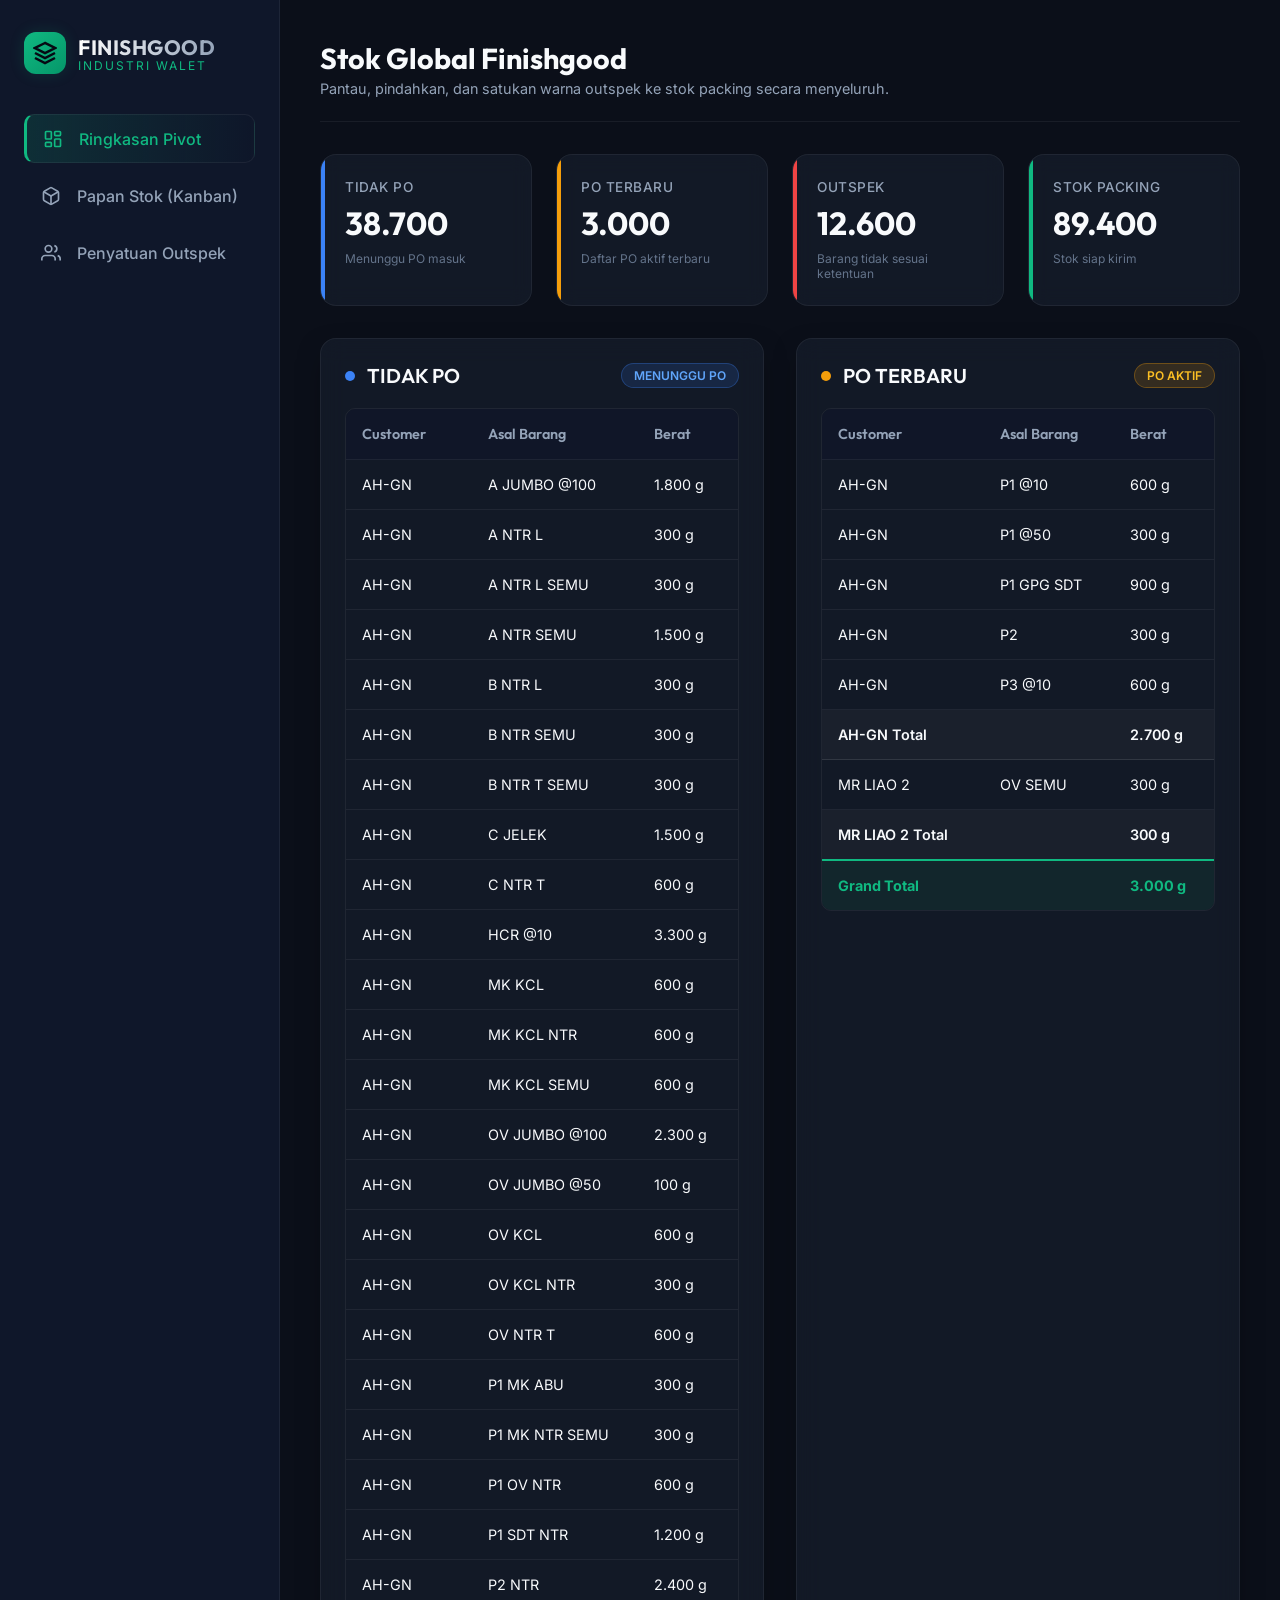
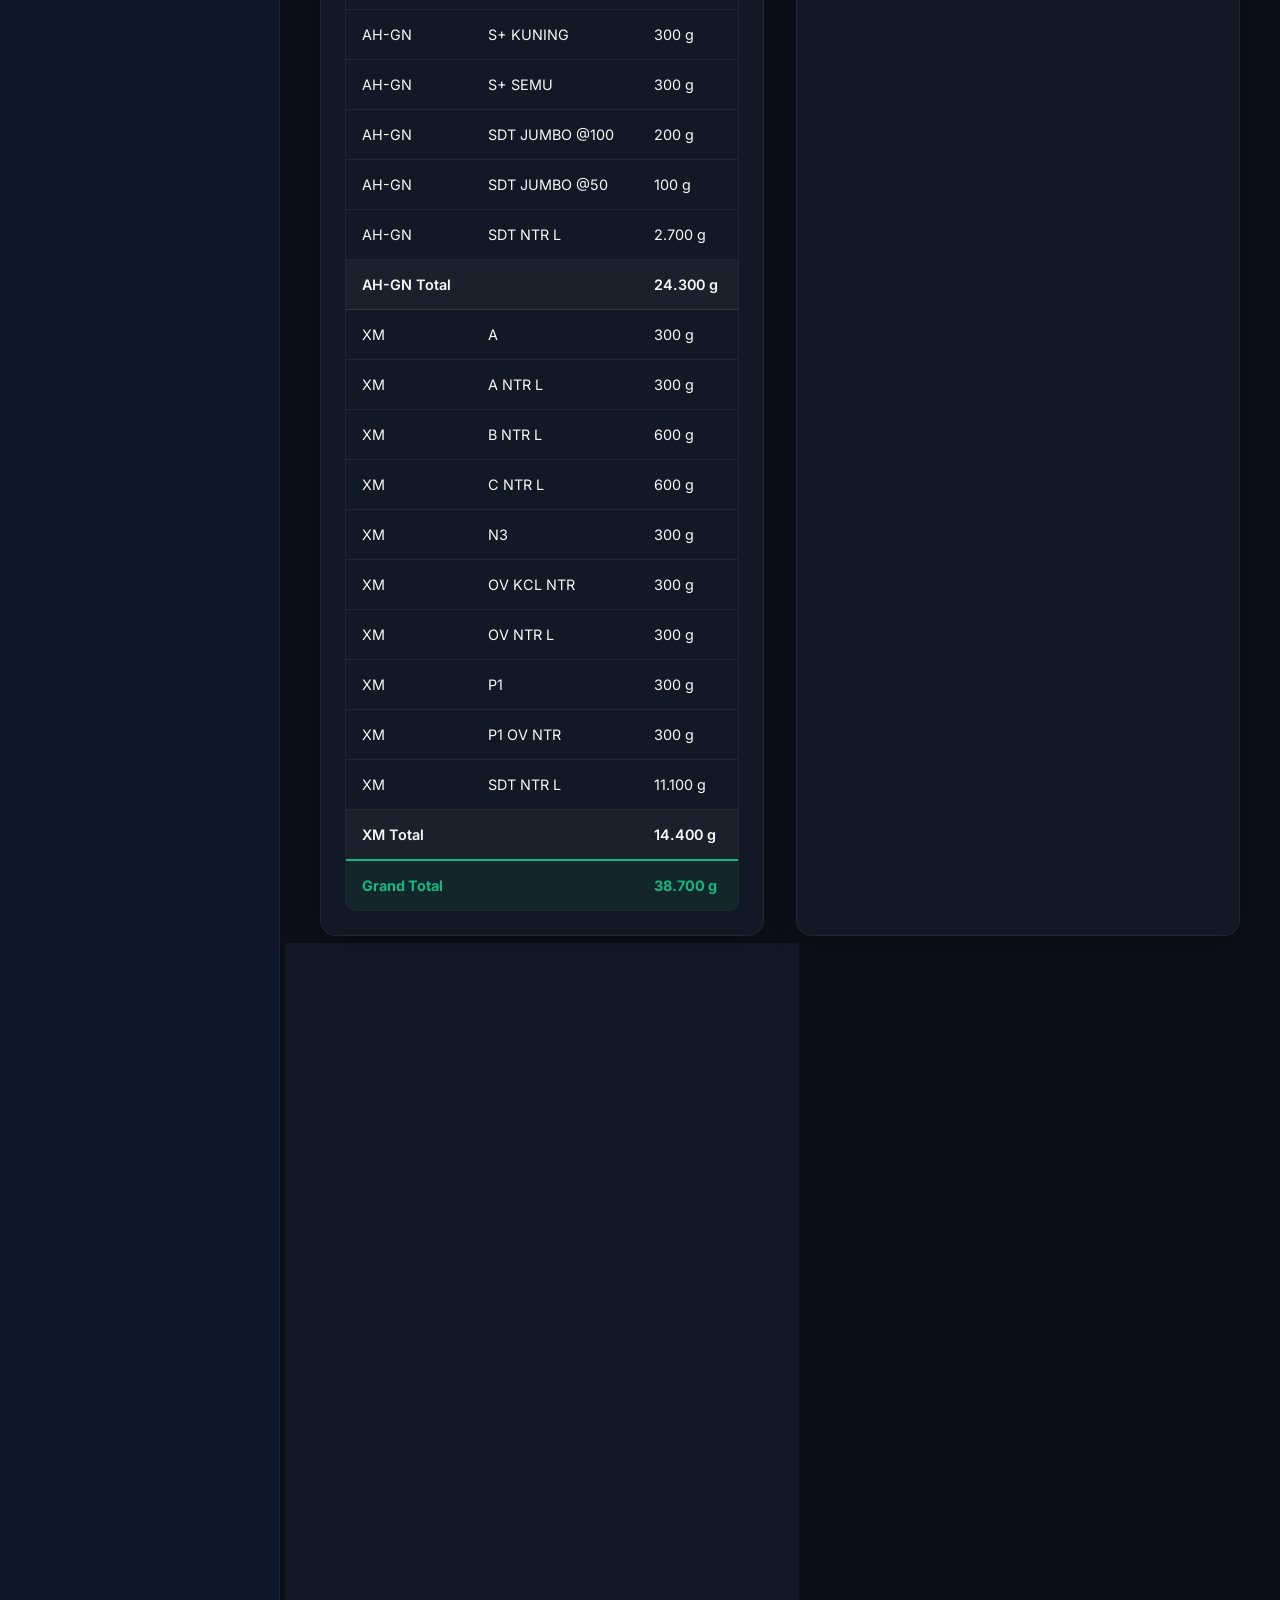
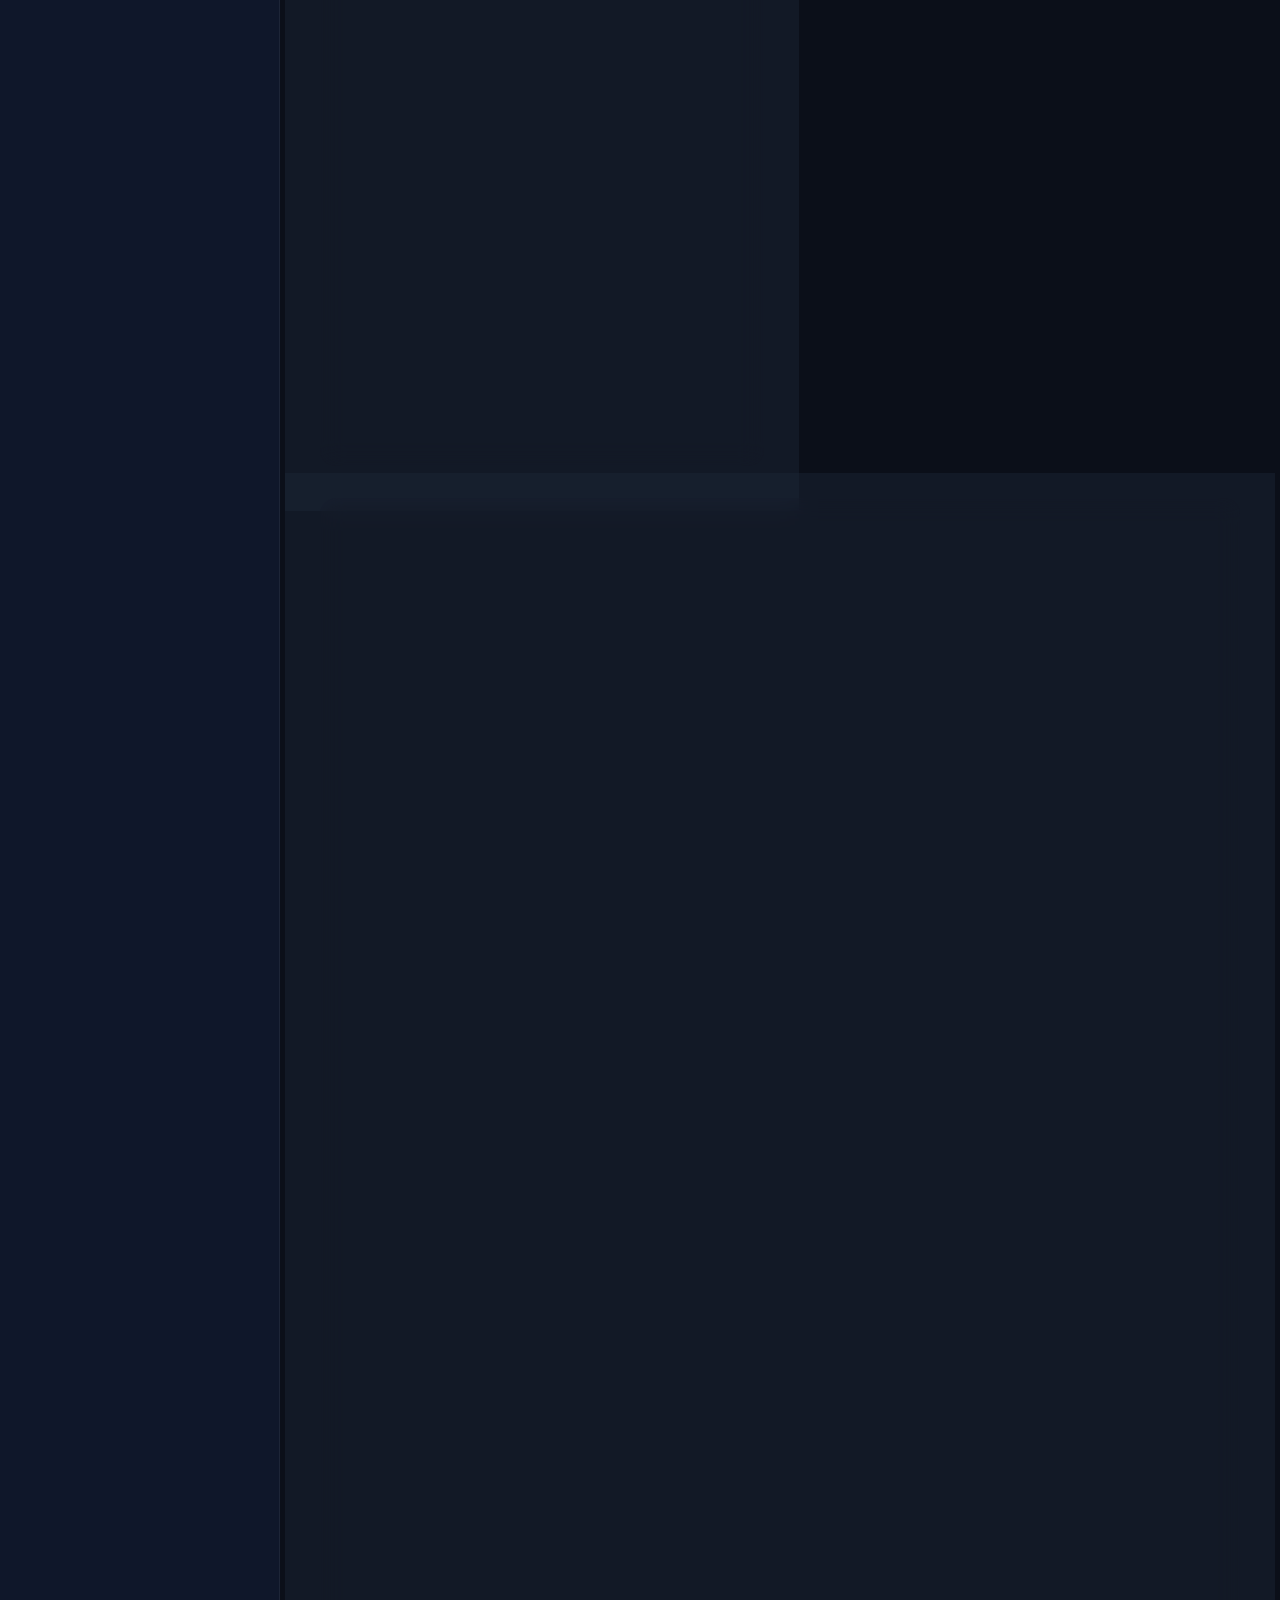
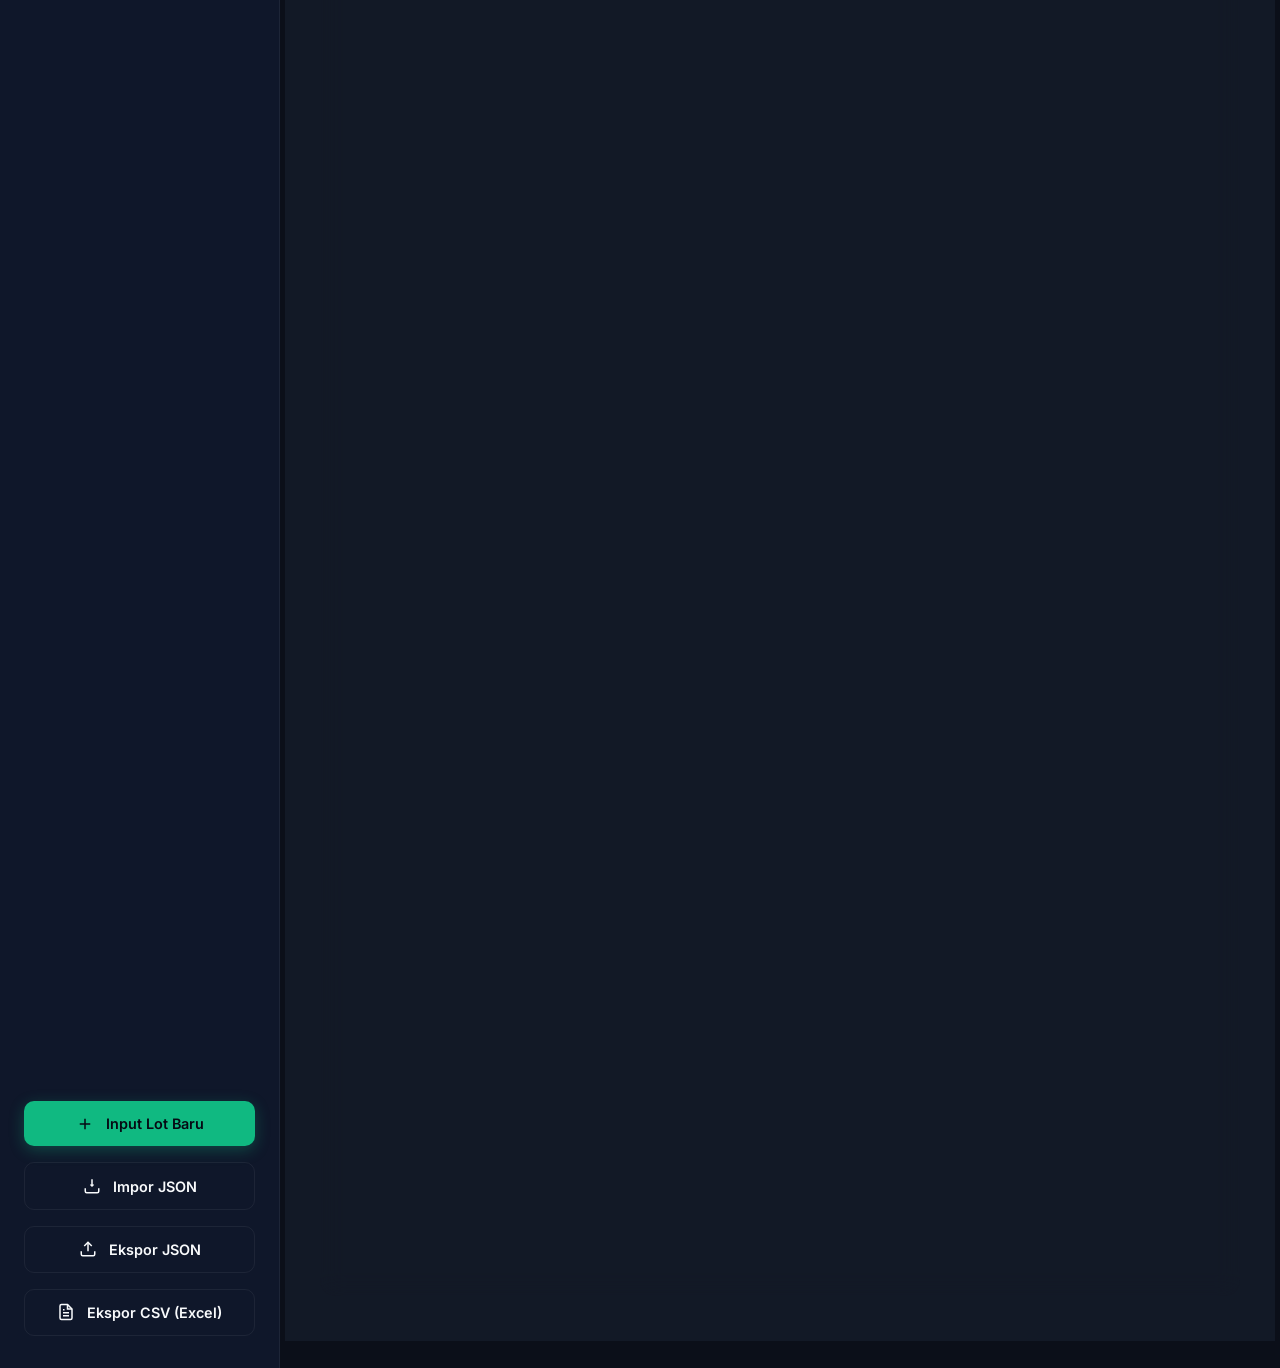
==== index.html @ 03ecd6b7 "Add files via upload" ====
<!DOCTYPE html>
<html lang="id">
<head>
  <meta charset="UTF-8">
  <meta name="viewport" content="width=device-width, initial-scale=1.0">
  <title>Walet Finishgood Stock Manager</title>
  <link rel="stylesheet" href="style.css">
</head>
<body>

  <div class="app-container">
    
    <!-- Sidebar Navigation -->
    <aside class="sidebar">
      <div class="logo-container">
        <div class="logo-icon">
          <svg viewBox="0 0 24 24" width="24" height="24" stroke="#060913" stroke-width="2.5" fill="none"><path d="M12 2L2 7l10 5 10-5-10-5zM2 17l10 5 10-5M2 12l10 5 10-5"></path></svg>
        </div>
        <div>
          <span class="logo-text">FINISHGOOD</span>
          <span class="logo-subtext">Industri Walet</span>
        </div>
      </div>

      <ul class="nav-menu">
        <li class="nav-item active" data-tab="tab-pivot">
          <svg viewBox="0 0 24 24" fill="none" stroke="currentColor" stroke-width="2"><rect x="3" y="3" width="7" height="9" rx="1"></rect><rect x="14" y="3" width="7" height="5" rx="1"></rect><rect x="14" y="12" width="7" height="9" rx="1"></rect><rect x="3" y="16" width="7" height="5" rx="1"></rect></svg>
          Ringkasan Pivot
        </li>
        <li class="nav-item" data-tab="tab-board">
          <svg viewBox="0 0 24 24" fill="none" stroke="currentColor" stroke-width="2"><path d="M21 16V8a2 2 0 0 0-1-1.73l-7-4a2 2 0 0 0-2 0l-7 4A2 2 0 0 0 3 8v8a2 2 0 0 0 1 1.73l7 4a2 2 0 0 0 2 0l7-4A2 2 0 0 0 21 16z"></path><polyline points="3.27 6.96 12 12.01 20.73 6.96"></polyline><line x1="12" y1="22.08" x2="12" y2="12"></line></svg>
          Papan Stok (Kanban)
        </li>
        <li class="nav-item" data-tab="tab-matcher">
          <svg viewBox="0 0 24 24" fill="none" stroke="currentColor" stroke-width="2"><path d="M17 21v-2a4 4 0 0 0-4-4H5a4 4 0 0 0-4 4v2"></path><circle cx="9" cy="7" r="4"></circle><path d="M23 21v-2a4 4 0 0 0-3-3.87"></path><path d="M16 3.13a4 4 0 0 1 0 7.75"></path></svg>
          Penyatuan Outspek
        </li>
      </ul>

      <div class="sidebar-actions">
        <button class="btn btn-primary" id="btn-add-item">
          <svg viewBox="0 0 24 24" width="18" height="18" stroke="currentColor" stroke-width="2" fill="none"><line x1="12" y1="5" x2="12" y2="19"></line><line x1="5" y1="12" x2="19" y2="12"></line></svg>
          Input Lot Baru
        </button>
        <button class="btn btn-secondary" onclick="triggerImport()">
          <svg viewBox="0 0 24 24" width="18" height="18" stroke="currentColor" stroke-width="2" fill="none"><path d="M21 15v4a2 2 0 0 1-2 2H5a2 2 0 0 1-2-2v-4"></path><polyline points="14 10 12 12 10 10"></polyline><line x1="12" y1="12" x2="12" y2="3"></line></svg>
          Impor JSON
        </button>
        <input type="file" id="import-file-input" style="display: none;" accept=".json" onchange="importJSON(event)">
        <button class="btn btn-secondary" onclick="exportJSON()">
          <svg viewBox="0 0 24 24" width="18" height="18" stroke="currentColor" stroke-width="2" fill="none"><path d="M21 15v4a2 2 0 0 1-2 2H5a2 2 0 0 1-2-2v-4"></path><polyline points="17 8 12 3 7 8"></polyline><line x1="12" y1="3" x2="12" y2="15"></line></svg>
          Ekspor JSON
        </button>
        <button class="btn btn-secondary" onclick="exportCSV()">
          <svg viewBox="0 0 24 24" width="18" height="18" stroke="currentColor" stroke-width="2" fill="none"><path d="M14 2H6a2 2 0 0 0-2 2v16a2 2 0 0 0 2 2h12a2 2 0 0 0 2-2V8z"></path><polyline points="14 2 14 8 20 8"></polyline><line x1="16" y1="13" x2="8" y2="13"></line><line x1="16" y1="17" x2="8" y2="17"></line><polyline points="10 9 9 9 8 9"></polyline></svg>
          Ekspor CSV (Excel)
        </button>
      </div>
    </aside>

    <!-- Main Content Panel -->
    <main class="main-content">
      
      <!-- Top Title Header -->
      <header class="header">
        <div>
          <h1 class="header-title">Stok Global Finishgood</h1>
          <p class="header-subtitle">Pantau, pindahkan, dan satukan warna outspek ke stok packing secara menyeluruh.</p>
        </div>
      </header>

      <!-- Key Dashboard Metrics -->
      <section class="stats-grid">
        <div class="stat-card tidak-po">
          <span class="stat-label">Tidak PO</span>
          <span class="stat-value" id="stat-tidak-po">0 <span class="stat-unit">g</span></span>
          <span class="stat-desc">Menunggu PO masuk</span>
        </div>
        <div class="stat-card po-terbaru">
          <span class="stat-label">PO Terbaru</span>
          <span class="stat-value" id="stat-po-terbaru">0 <span class="stat-unit">g</span></span>
          <span class="stat-desc">Daftar PO aktif terbaru</span>
        </div>
        <div class="stat-card outspek">
          <span class="stat-label">Outspek</span>
          <span class="stat-value" id="stat-outspek">0 <span class="stat-unit">g</span></span>
          <span class="stat-desc">Barang tidak sesuai ketentuan</span>
        </div>
        <div class="stat-card stok-packing">
          <span class="stat-label">Stok Packing</span>
          <span class="stat-value" id="stat-stok-packing">0 <span class="stat-unit">g</span></span>
          <span class="stat-desc">Stok siap kirim</span>
        </div>
      </section>

      <!-- TAB 1: Pivot Tables (Excel View Equivalent) -->
      <section class="tab-panel active" id="tab-pivot">
        <div class="pivot-grid">
          
          <!-- Tidak PO Table Card -->
          <div class="card">
            <div class="card-header">
              <span class="card-title">
                <span class="color-dot" style="background-color: var(--color-tidak-po);"></span>
                TIDAK PO
              </span>
              <span class="badge badge-tidak-po">Menunggu PO</span>
            </div>
            <div class="table-container">
              <table>
                <thead>
                  <tr>
                    <th>Customer</th>
                    <th>Asal Barang</th>
                    <th>Berat</th>
                  </tr>
                </thead>
                <tbody id="tidak-po-table-body">
                  <!-- Generated dynamically -->
                </tbody>
              </table>
            </div>
          </div>

          <!-- PO Terbaru Table Card -->
          <div class="card">
            <div class="card-header">
              <span class="card-title">
                <span class="color-dot" style="background-color: var(--color-po-terbaru);"></span>
                PO TERBARU
              </span>
              <span class="badge badge-po-terbaru">PO Aktif</span>
            </div>
            <div class="table-container">
              <table>
                <thead>
                  <tr>
                    <th>Customer</th>
                    <th>Asal Barang</th>
                    <th>Berat</th>
                  </tr>
                </thead>
                <tbody id="po-terbaru-table-body">
                  <!-- Generated dynamically -->
                </tbody>
              </table>
            </div>
          </div>

          <!-- Stok Packing Table Card -->
          <div class="card">
            <div class="card-header">
              <span class="card-title">
                <span class="color-dot" style="background-color: var(--color-stok-packing);"></span>
                STOK PACKING
              </span>
              <span class="badge badge-stok-packing">Siap Kirim</span>
            </div>
            <div class="table-container">
              <table>
                <thead>
                  <tr>
                    <th>Customer</th>
                    <th>Nama Barang</th>
                    <th>Berat</th>
                  </tr>
                </thead>
                <tbody id="stok-packing-table-body">
                  <!-- Generated dynamically -->
                </tbody>
              </table>
            </div>
          </div>

          <!-- Outspek Matrix Table Card (Span full width) -->
          <div class="card pivot-full">
            <div class="card-header">
              <span class="card-title">
                <span class="color-dot" style="background-color: var(--color-outspek);"></span>
                OUTSPEK (Rincian Warna)
              </span>
              <span class="badge badge-outspek">Tidak Sesuai Ketentuan</span>
            </div>
            <div class="table-container">
              <table>
                <thead>
                  <tr>
                    <th>Customer</th>
                    <th>Asal Barang</th>
                    <th>PT</th>
                    <th>PB</th>
                    <th>PK</th>
                    <th>ABU</th>
                    <th>SEMU</th>
                    <th>PCS</th>
                    <th>BELANG</th>
                    <th>Total</th>
                  </tr>
                </thead>
                <tbody id="outspek-table-body">
                  <!-- Generated dynamically -->
                </tbody>
              </table>
            </div>
          </div>

        </div>
      </section>

      <!-- TAB 2: Board View (Kanban & Drag-n-Drop) -->
      <section class="tab-panel" id="tab-board">
        <div class="board-columns">
          
          <!-- Column 1: Tidak PO -->
          <div class="board-column">
            <div class="column-header">
              <span class="column-title">
                <span class="color-dot" style="background-color: var(--color-tidak-po);"></span>
                Tidak PO
              </span>
              <div style="display: flex; align-items: center; gap: 0.35rem;">
                <button class="card-btn" onclick="toggleColumnSearch('tidak-po')" title="Cari di kolom ini" style="padding: 0.25rem;">
                  <svg viewBox="0 0 24 24" width="14" height="14" stroke="currentColor" stroke-width="2" fill="none"><circle cx="11" cy="11" r="8"></circle><line x1="21" y1="21" x2="16.65" y2="16.65"></line></svg>
                </button>
                <span class="column-count" id="count-tidak-po">0</span>
              </div>
            </div>
            <div class="column-search-container" id="search-container-tidak-po" style="display: none; padding: 0.5rem 1rem; border-bottom: 1px solid var(--border-glass);">
              <input type="text" class="column-search-input" id="search-input-tidak-po" placeholder="Cari Asal / Berat..." oninput="handleColumnSearch('TIDAK_PO', this.value)" style="width: 100%; background: rgba(15, 23, 42, 0.5); border: 1px solid var(--border-glass); padding: 0.4rem 0.75rem; border-radius: 8px; color: var(--color-text-primary); font-size: 0.8rem; outline: none;">
            </div>
            <div class="cards-container" id="col-tidak-po"></div>
          </div>

          <!-- Column 2: PO Terbaru -->
          <div class="board-column">
            <div class="column-header">
              <span class="column-title">
                <span class="color-dot" style="background-color: var(--color-po-terbaru);"></span>
                PO Terbaru
              </span>
              <div style="display: flex; align-items: center; gap: 0.35rem;">
                <button class="card-btn" onclick="toggleColumnSearch('po-terbaru')" title="Cari di kolom ini" style="padding: 0.25rem;">
                  <svg viewBox="0 0 24 24" width="14" height="14" stroke="currentColor" stroke-width="2" fill="none"><circle cx="11" cy="11" r="8"></circle><line x1="21" y1="21" x2="16.65" y2="16.65"></line></svg>
                </button>
                <span class="column-count" id="count-po-terbaru">0</span>
              </div>
            </div>
            <div class="column-search-container" id="search-container-po-terbaru" style="display: none; padding: 0.5rem 1rem; border-bottom: 1px solid var(--border-glass);">
              <input type="text" class="column-search-input" id="search-input-po-terbaru" placeholder="Cari Asal / Berat..." oninput="handleColumnSearch('PO_TERBARU', this.value)" style="width: 100%; background: rgba(15, 23, 42, 0.5); border: 1px solid var(--border-glass); padding: 0.4rem 0.75rem; border-radius: 8px; color: var(--color-text-primary); font-size: 0.8rem; outline: none;">
            </div>
            <div class="cards-container" id="col-po-terbaru"></div>
          </div>

          <!-- Column 3: Outspek -->
          <div class="board-column">
            <div class="column-header">
              <span class="column-title">
                <span class="color-dot" style="background-color: var(--color-outspek);"></span>
                Outspek
              </span>
              <div style="display: flex; align-items: center; gap: 0.35rem;">
                <button class="card-btn" onclick="toggleColumnSearch('outspek')" title="Cari di kolom ini" style="padding: 0.25rem;">
                  <svg viewBox="0 0 24 24" width="14" height="14" stroke="currentColor" stroke-width="2" fill="none"><circle cx="11" cy="11" r="8"></circle><line x1="21" y1="21" x2="16.65" y2="16.65"></line></svg>
                </button>
                <span class="column-count" id="count-outspek">0</span>
              </div>
            </div>
            <div class="column-search-container" id="search-container-outspek" style="display: none; padding: 0.5rem 1rem; border-bottom: 1px solid var(--border-glass);">
              <input type="text" class="column-search-input" id="search-input-outspek" placeholder="Cari Asal / Berat..." oninput="handleColumnSearch('OUTSPEK', this.value)" style="width: 100%; background: rgba(15, 23, 42, 0.5); border: 1px solid var(--border-glass); padding: 0.4rem 0.75rem; border-radius: 8px; color: var(--color-text-primary); font-size: 0.8rem; outline: none;">
            </div>
            <div class="cards-container" id="col-outspek"></div>
          </div>

          <!-- Column 4: Stok Packing -->
          <div class="board-column">
            <div class="column-header">
              <span class="column-title">
                <span class="color-dot" style="background-color: var(--color-stok-packing);"></span>
                Stok Packing
              </span>
              <div style="display: flex; align-items: center; gap: 0.35rem;">
                <button class="card-btn" onclick="toggleColumnSearch('stok-packing')" title="Cari di kolom ini" style="padding: 0.25rem;">
                  <svg viewBox="0 0 24 24" width="14" height="14" stroke="currentColor" stroke-width="2" fill="none"><circle cx="11" cy="11" r="8"></circle><line x1="21" y1="21" x2="16.65" y2="16.65"></line></svg>
                </button>
                <span class="column-count" id="count-stok-packing">0</span>
              </div>
            </div>
            <div class="column-search-container" id="search-container-stok-packing" style="display: none; padding: 0.5rem 1rem; border-bottom: 1px solid var(--border-glass);">
              <input type="text" class="column-search-input" id="search-input-stok-packing" placeholder="Cari Nama / Berat..." oninput="handleColumnSearch('STOK_PACKING', this.value)" style="width: 100%; background: rgba(15, 23, 42, 0.5); border: 1px solid var(--border-glass); padding: 0.4rem 0.75rem; border-radius: 8px; color: var(--color-text-primary); font-size: 0.8rem; outline: none;">
            </div>
            <div class="cards-container" id="col-stok-packing"></div>
          </div>

        </div>
      </section>

      <!-- TAB 3: Outspek Matcher & Merger -->
      <section class="tab-panel" id="tab-matcher">
        <div class="matcher-container">
          
          <!-- Left side: Outspek Color Lists -->
          <div class="outspek-list-section">
            <div class="card-header" style="margin-bottom: 0.5rem;">
              <h2 class="card-title" style="font-size: 1.1rem;">Daftar Warna Barang Outspek</h2>
            </div>
            <div id="outspek-matcher-colors" style="display: flex; flex-direction: column; gap: 1.25rem;">
              <!-- Generated dynamically by app.js -->
            </div>
          </div>

          <!-- Right side: Consolidation & Merger Panel -->
          <div>
            <div class="merge-box">
              <h3 class="merge-box-title">
                <svg viewBox="0 0 24 24" width="20" height="20" stroke="var(--primary)" stroke-width="2" fill="none"><path d="M12 2v20M17 5H9.5a3.5 3.5 0 0 0 0 7h5a3.5 3.5 0 0 1 0 7H6"></path></svg>
                Penyatuan Warna
              </h3>
              
              <div class="info-banner">
                <svg viewBox="0 0 24 24" fill="none" stroke="currentColor" stroke-width="2"><circle cx="12" cy="12" r="10"></circle><line x1="12" y1="16" x2="12" y2="12"></line><line x1="12" y1="8" x2="12.01" y2="8"></line></svg>
                <span>Satukan warna outspek sejenis dari customer untuk dikonversi menjadi <strong>Stok Packing</strong> (siap kirim).</span>
              </div>

              <div style="display: flex; flex-direction: column; gap: 0.5rem;">
                <span style="font-size: 0.8rem; color: var(--color-text-secondary); font-weight: 600; text-transform: uppercase;">Barang yang akan disatukan:</span>
                <div class="selected-items-list" id="merge-selected-list">
                  <!-- Dynamic selection list -->
                </div>
              </div>

              <div class="merge-summary">
                <div class="summary-row">
                  <span>Total Berat Gabungan</span>
                  <span class="summary-total-weight" id="merge-total-weight">0 g</span>
                </div>
                <!-- Dynamic 300g multiple packing alert -->
                <div id="merge-packing-alert" style="display: none; margin-top: 0.5rem; background-color: rgba(16, 185, 129, 0.15); border: 1px solid rgba(16, 185, 129, 0.3); border-radius: 8px; padding: 0.75rem; color: #34d399; font-size: 0.8rem; align-items: center; gap: 0.5rem;">
                  <svg viewBox="0 0 24 24" width="16" height="16" stroke="currentColor" stroke-width="2.5" fill="none" style="flex-shrink:0;"><path d="M22 11.08V12a10 10 0 1 1-5.93-9.14"></path><polyline points="22 4 12 14.01 9 11.01"></polyline></svg>
                  <span id="merge-packing-alert-text">Saling melengkapi! Bisa dibuat 2 pack (@300g).</span>
                </div>
              </div>

              <div class="merge-form-group">
                <label for="merge-customer">Customer</label>
                <input type="text" id="merge-customer" placeholder="AH-GN" readonly>
              </div>

              <div class="merge-form-group">
                <label for="merge-nama-barang">Nama Barang Packing Akhir</label>
                <input type="text" id="merge-nama-barang" placeholder="Contoh: S1, S2, K1">
              </div>

              <button class="btn btn-primary" id="btn-merge-action" style="width: 100%; margin-top: 0.5rem;" disabled>
                Proses Satukan & Pindahkan ke Packing
              </button>
            </div>
          </div>

        </div>
      </section>

    </main>

  </div>

  <!-- Toast Notification Area -->
  <div class="toast-container" id="toast-container"></div>

  <!-- ================= MODALS ================= -->

  <!-- 1. Add Item Modal -->
  <div class="modal-overlay" id="add-modal">
    <div class="modal">
      <div class="modal-header">
        <h3 class="modal-title">Input Lot Stok Baru</h3>
        <button class="modal-close" onclick="closeModal('add-modal')">&times;</button>
      </div>
      <form id="add-form">
        <div class="modal-body">
          <div class="form-grid">
            
            <div class="form-group-full merge-form-group">
              <label for="add-customer">Customer</label>
              <input type="text" id="add-customer" placeholder="Contoh: AH-GN, MR LIAO 2" required>
            </div>

            <div class="merge-form-group">
              <label for="add-status">Status/Tabel</label>
              <select id="add-status">
                <option value="TIDAK_PO">TIDAK PO</option>
                <option value="PO_TERBARU">PO TERBARU</option>
                <option value="OUTSPEK">OUTSPEK</option>
                <option value="STOK_PACKING">STOK PACKING</option>
              </select>
            </div>

            <!-- Field: Asal Barang (For Tidak PO, PO Terbaru, Outspek) -->
            <div class="merge-form-group field-asal-wrapper">
              <label for="add-asal">Asal Barang</label>
              <input type="text" id="add-asal" placeholder="Contoh: A JUMBO @100, OV NTR L">
            </div>

            <!-- Field: Nama Barang (For Stok Packing) -->
            <div class="merge-form-group field-nama-wrapper" style="display: none;">
              <label for="add-nama">Nama Barang (Packing)</label>
              <input type="text" id="add-nama" placeholder="Contoh: S1, S2, K1">
            </div>

            <!-- Weight Input (For non-Outspek) -->
            <div class="form-group-full merge-form-group field-berat-wrapper">
              <label for="add-berat">Berat Total (gram)</label>
              <input type="number" id="add-berat" min="1" step="any" placeholder="Masukkan berat">
            </div>

            <!-- Color Breakdown Inputs (For Outspek status) -->
            <div class="form-group-full color-breakdown-section field-colors-wrapper" style="display: none;">
              <div class="color-breakdown-title">Rincian Berat Per Warna (gr)</div>
              <div class="color-input-grid">
                <div class="color-input-wrapper">
                  <label><span class="color-dot PT"></span>PT</label>
                  <input type="number" id="color-add-PT" min="0" step="any" placeholder="0">
                </div>
                <div class="color-input-wrapper">
                  <label><span class="color-dot PB"></span>PB</label>
                  <input type="number" id="color-add-PB" min="0" step="any" placeholder="0">
                </div>
                <div class="color-input-wrapper">
                  <label><span class="color-dot PK"></span>PK</label>
                  <input type="number" id="color-add-PK" min="0" step="any" placeholder="0">
                </div>
                <div class="color-input-wrapper">
                  <label><span class="color-dot ABU"></span>ABU</label>
                  <input type="number" id="color-add-ABU" min="0" step="any" placeholder="0">
                </div>
                <div class="color-input-wrapper">
                  <label><span class="color-dot SEMU"></span>SEMU</label>
                  <input type="number" id="color-add-SEMU" min="0" step="any" placeholder="0">
                </div>
                <div class="color-input-wrapper">
                  <label><span class="color-dot PCS"></span>PCS</label>
                  <input type="number" id="color-add-PCS" min="0" step="any" placeholder="0">
                </div>
                <div class="color-input-wrapper">
                  <label><span class="color-dot BELANG"></span>BELANG</label>
                  <input type="number" id="color-add-BELANG" min="0" step="any" placeholder="0">
                </div>
              </div>
            </div>

          </div>
        </div>
        <div class="modal-footer">
          <button type="button" class="btn btn-secondary" onclick="closeModal('add-modal')">Batal</button>
          <button type="submit" class="btn btn-primary">Simpan Lot</button>
        </div>
      </form>
    </div>
  </div>

  <!-- 2. Edit Item Modal -->
  <div class="modal-overlay" id="edit-modal">
    <div class="modal">
      <div class="modal-header">
        <h3 class="modal-title" id="edit-title">Edit Lot Stok</h3>
        <button class="modal-close" onclick="closeModal('edit-modal')">&times;</button>
      </div>
      <form id="edit-form">
        <div class="modal-body">
          <div class="form-grid">
            
            <div class="form-group-full merge-form-group">
              <label for="edit-customer">Customer</label>
              <input type="text" id="edit-customer" required>
            </div>

            <div class="merge-form-group">
              <label for="edit-status">Status/Tabel</label>
              <select id="edit-status">
                <option value="TIDAK_PO">TIDAK PO</option>
                <option value="PO_TERBARU">PO TERBARU</option>
                <option value="OUTSPEK">OUTSPEK</option>
                <option value="STOK_PACKING">STOK PACKING</option>
              </select>
            </div>

            <div class="merge-form-group field-asal-wrapper">
              <label for="edit-asal">Asal Barang</label>
              <input type="text" id="edit-asal">
            </div>

            <div class="merge-form-group field-nama-wrapper" style="display: none;">
              <label for="edit-nama">Nama Barang (Packing)</label>
              <input type="text" id="edit-nama">
            </div>

            <div class="form-group-full merge-form-group field-berat-wrapper">
              <label for="edit-berat">Berat Total (gram)</label>
              <input type="number" id="edit-berat" min="1" step="any">
            </div>

            <!-- Color Breakdown Inputs (For Outspek status) -->
            <div class="form-group-full color-breakdown-section field-colors-wrapper" style="display: none;">
              <div class="color-breakdown-title">Rincian Berat Per Warna (gr)</div>
              <div class="color-input-grid">
                <div class="color-input-wrapper">
                  <label><span class="color-dot PT"></span>PT</label>
                  <input type="number" id="color-edit-PT" min="0" step="any" placeholder="0">
                </div>
                <div class="color-input-wrapper">
                  <label><span class="color-dot PB"></span>PB</label>
                  <input type="number" id="color-edit-PB" min="0" step="any" placeholder="0">
                </div>
                <div class="color-input-wrapper">
                  <label><span class="color-dot PK"></span>PK</label>
                  <input type="number" id="color-edit-PK" min="0" step="any" placeholder="0">
                </div>
                <div class="color-input-wrapper">
                  <label><span class="color-dot ABU"></span>ABU</label>
                  <input type="number" id="color-edit-ABU" min="0" step="any" placeholder="0">
                </div>
                <div class="color-input-wrapper">
                  <label><span class="color-dot SEMU"></span>SEMU</label>
                  <input type="number" id="color-edit-SEMU" min="0" step="any" placeholder="0">
                </div>
                <div class="color-input-wrapper">
                  <label><span class="color-dot PCS"></span>PCS</label>
                  <input type="number" id="color-edit-PCS" min="0" step="any" placeholder="0">
                </div>
                <div class="color-input-wrapper">
                  <label><span class="color-dot BELANG"></span>BELANG</label>
                  <input type="number" id="color-edit-BELANG" min="0" step="any" placeholder="0">
                </div>
              </div>
            </div>

          </div>
        </div>
        <div class="modal-footer">
          <button type="button" class="btn btn-secondary" onclick="closeModal('edit-modal')">Batal</button>
          <button type="submit" class="btn btn-primary">Simpan Perubahan</button>
        </div>
      </form>
    </div>
  </div>

  <!-- 3. Move to Outspek Breakdown Intercept Modal -->
  <div class="modal-overlay" id="outspek-move-modal">
    <div class="modal">
      <div class="modal-header">
        <h3 class="modal-title" id="outspek-move-title">Rincian Warna Outspek</h3>
        <button class="modal-close" onclick="closeModal('outspek-move-modal')">&times;</button>
      </div>
      <form id="outspek-move-form">
        <div class="modal-body">
          
          <div class="info-banner" style="margin-bottom: 0.5rem;">
            <svg viewBox="0 0 24 24" fill="none" stroke="currentColor" stroke-width="2"><circle cx="12" cy="12" r="10"></circle><line x1="12" y1="16" x2="12" y2="12"></line><line x1="12" y1="8" x2="12.01" y2="8"></line></svg>
            <span>Harap rincikan berat <strong id="outspek-move-weight-hint">0</strong> gram barang ini ke dalam kategori warna outspek di bawah:</span>
          </div>

          <div class="form-grid">
            <div class="form-group-full merge-form-group">
              <label for="outspek-move-asal">Asal Barang</label>
              <input type="text" id="outspek-move-asal" required>
            </div>
            
            <div class="form-group-full color-breakdown-section">
              <div class="color-breakdown-title">Rincian Warna (gr)</div>
              <div class="color-input-grid">
                <div class="color-input-wrapper">
                  <label><span class="color-dot PT"></span>PT</label>
                  <input type="number" id="color-move-PT" min="0" step="any" placeholder="0">
                </div>
                <div class="color-input-wrapper">
                  <label><span class="color-dot PB"></span>PB</label>
                  <input type="number" id="color-move-PB" min="0" step="any" placeholder="0">
                </div>
                <div class="color-input-wrapper">
                  <label><span class="color-dot PK"></span>PK</label>
                  <input type="number" id="color-move-PK" min="0" step="any" placeholder="0">
                </div>
                <div class="color-input-wrapper">
                  <label><span class="color-dot ABU"></span>ABU</label>
                  <input type="number" id="color-move-ABU" min="0" step="any" placeholder="0">
                </div>
                <div class="color-input-wrapper">
                  <label><span class="color-dot SEMU"></span>SEMU</label>
                  <input type="number" id="color-move-SEMU" min="0" step="any" placeholder="0">
                </div>
                <div class="color-input-wrapper">
                  <label><span class="color-dot PCS"></span>PCS</label>
                  <input type="number" id="color-move-PCS" min="0" step="any" placeholder="0">
                </div>
                <div class="color-input-wrapper">
                  <label><span class="color-dot BELANG"></span>BELANG</label>
                  <input type="number" id="color-move-BELANG" min="0" step="any" placeholder="0">
                </div>
              </div>
            </div>
          </div>

        </div>
        <div class="modal-footer">
          <button type="button" class="btn btn-secondary" onclick="closeModal('outspek-move-modal')">Batal</button>
          <button type="submit" class="btn btn-primary">Konfirmasi Outspek</button>
        </div>
      </form>
    </div>
  </div>

  <!-- 4. Move to Packing Intercept Modal -->
  <div class="modal-overlay" id="packing-move-modal">
    <div class="modal">
      <div class="modal-header">
        <h3 class="modal-title" id="packing-move-title">Nama Barang Stok Packing</h3>
        <button class="modal-close" onclick="closeModal('packing-move-modal')">&times;</button>
      </div>
      <form id="packing-move-form">
        <div class="modal-body">
          <div class="merge-form-group">
            <label for="packing-move-nama">Nama Barang Packing Akhir</label>
            <input type="text" id="packing-move-nama" placeholder="Contoh: S1, S2, K1, SOA" required>
          </div>
        </div>
  <!-- 5. Kurangi Sebagian (Split) Modal -->
  <div class="modal-overlay" id="split-modal">
    <div class="modal">
      <div class="modal-header">
        <h3 class="modal-title" id="split-title">Kurangi Sebagian & Pindahkan</h3>
        <button class="modal-close" onclick="closeModal('split-modal')">&times;</button>
      </div>
      <form id="split-form">
        <div class="modal-body">
          
          <div class="info-banner" style="margin-bottom: 0.5rem;">
            <svg viewBox="0 0 24 24" fill="none" stroke="currentColor" stroke-width="2" style="flex-shrink:0;"><circle cx="12" cy="12" r="10"></circle><line x1="12" y1="16" x2="12" y2="12"></line><line x1="12" y1="8" x2="12.01" y2="8"></line></svg>
            <span>Lot ini memiliki total berat <strong id="split-weight-hint">0</strong> gram. Masukkan berat yang ingin Anda kurangi untuk dipindahkan.</span>
          </div>

          <div class="form-grid">
            <!-- Source Outspek color reductions (dynamic, visible only if source is Outspek) -->
            <div class="form-group-full color-breakdown-section field-split-source-colors-wrapper" style="display: none; background-color: rgba(239, 68, 68, 0.05); border-color: rgba(239, 68, 68, 0.2);">
              <div class="color-breakdown-title" style="color: #f87171;">Pecah Berat Warna yang Dikurangi (gr)</div>
              <div class="color-input-grid">
                <div class="color-input-wrapper">
                  <label><span class="color-dot PT"></span>PT</label>
                  <input type="number" id="color-split-src-PT" min="0" step="any" placeholder="0">
                </div>
                <div class="color-input-wrapper">
                  <label><span class="color-dot PB"></span>PB</label>
                  <input type="number" id="color-split-src-PB" min="0" step="any" placeholder="0">
                </div>
                <div class="color-input-wrapper">
                  <label><span class="color-dot PK"></span>PK</label>
                  <input type="number" id="color-split-src-PK" min="0" step="any" placeholder="0">
                </div>
                <div class="color-input-wrapper">
                  <label><span class="color-dot ABU"></span>ABU</label>
                  <input type="number" id="color-split-src-ABU" min="0" step="any" placeholder="0">
                </div>
                <div class="color-input-wrapper">
                  <label><span class="color-dot SEMU"></span>SEMU</label>
                  <input type="number" id="color-split-src-SEMU" min="0" step="any" placeholder="0">
                </div>
                <div class="color-input-wrapper">
                  <label><span class="color-dot PCS"></span>PCS</label>
                  <input type="number" id="color-split-src-PCS" min="0" step="any" placeholder="0">
                </div>
                <div class="color-input-wrapper">
                  <label><span class="color-dot BELANG"></span>BELANG</label>
                  <input type="number" id="color-split-src-BELANG" min="0" step="any" placeholder="0">
                </div>
              </div>
            </div>

            <!-- Standard weight input (visible only if source is NOT Outspek) -->
            <div class="form-group-full merge-form-group field-split-amount-wrapper">
              <label for="split-amount">Berat yang Dikurangi (gram)</label>
              <input type="number" id="split-amount" min="1" step="any" placeholder="Masukkan jumlah berat">
            </div>

            <div class="merge-form-group">
              <label for="split-target-status">Pindahkan Ke Status</label>
              <select id="split-target-status">
                <option value="TIDAK_PO">TIDAK PO</option>
                <option value="PO_TERBARU">PO TERBARU</option>
                <option value="OUTSPEK">OUTSPEK</option>
                <option value="STOK_PACKING">STOK PACKING</option>
              </select>
            </div>

            <!-- Conditional: Asal Barang for target (Tidak PO, PO Terbaru, Outspek) -->
            <div class="merge-form-group field-split-target-asal-wrapper">
              <label for="split-target-asal">Asal Barang Baru</label>
              <input type="text" id="split-target-asal" placeholder="Contoh: A JUMBO, P1">
            </div>

            <!-- Conditional: Nama Barang for target (Stok Packing) -->
            <div class="merge-form-group field-split-target-nama-wrapper" style="display: none;">
              <label for="split-target-nama">Nama Barang Packing Baru</label>
              <input type="text" id="split-target-nama" placeholder="Contoh: S1, K1">
            </div>

            <!-- Color Breakdown for target Outspek -->
            <div class="form-group-full color-breakdown-section field-split-target-colors-wrapper" style="display: none;">
              <div class="color-breakdown-title">Rincian Warna Berat Baru (gr)</div>
              <div class="color-input-grid">
                <div class="color-input-wrapper">
                  <label><span class="color-dot PT"></span>PT</label>
                  <input type="number" id="color-split-tgt-PT" min="0" step="any" placeholder="0">
                </div>
                <div class="color-input-wrapper">
                  <label><span class="color-dot PB"></span>PB</label>
                  <input type="number" id="color-split-tgt-PB" min="0" step="any" placeholder="0">
                </div>
                <div class="color-input-wrapper">
                  <label><span class="color-dot PK"></span>PK</label>
                  <input type="number" id="color-split-tgt-PK" min="0" step="any" placeholder="0">
                </div>
                <div class="color-input-wrapper">
                  <label><span class="color-dot ABU"></span>ABU</label>
                  <input type="number" id="color-split-tgt-ABU" min="0" step="any" placeholder="0">
                </div>
                <div class="color-input-wrapper">
                  <label><span class="color-dot SEMU"></span>SEMU</label>
                  <input type="number" id="color-split-tgt-SEMU" min="0" step="any" placeholder="0">
                </div>
                <div class="color-input-wrapper">
                  <label><span class="color-dot PCS"></span>PCS</label>
                  <input type="number" id="color-split-tgt-PCS" min="0" step="any" placeholder="0">
                </div>
                <div class="color-input-wrapper">
                  <label><span class="color-dot BELANG"></span>BELANG</label>
                  <input type="number" id="color-split-tgt-BELANG" min="0" step="any" placeholder="0">
                </div>
              </div>
            </div>

          </div>
        </div>
        <div class="modal-footer">
          <button type="button" class="btn btn-secondary" onclick="closeModal('split-modal')">Batal</button>
          <button type="submit" class="btn btn-primary">Kurangi & Pindahkan</button>
        </div>
      </form>
    </div>
  </div>

  <script src="app.js"></script>
</body>
</html>
---- style.css ----
/* Import Fonts */
@import url('https://fonts.googleapis.com/css2?family=Inter:wght@300;400;500;600;700&family=Outfit:wght@300;400;500;600;700;800&display=swap');

/* CSS Variables for Premium Theme */
:root {
  --font-title: 'Outfit', -apple-system, BlinkMacSystemFont, "Segoe UI", Roboto, sans-serif;
  --font-body: 'Inter', -apple-system, BlinkMacSystemFont, "Segoe UI", Roboto, sans-serif;

  /* Color Palette (Emerald & Slate) */
  --bg-app: #0b0f19;
  --bg-sidebar: #0f172a;
  --bg-card: rgba(30, 41, 59, 0.4);
  --bg-card-hover: rgba(30, 41, 59, 0.6);
  --border-glass: rgba(255, 255, 255, 0.06);
  --border-focus: #10b981;
  
  --color-text-primary: #f8fafc;
  --color-text-secondary: #94a3b8;
  --color-text-muted: #64748b;
  
  --primary: #10b981; /* Emerald */
  --primary-glow: rgba(16, 185, 129, 0.15);
  --primary-hover: #34d399;
  
  /* Status Colors */
  --color-tidak-po: #3b82f6; /* Blue */
  --color-po-terbaru: #f59e0b; /* Amber */
  --color-outspek: #ef4444; /* Red */
  --color-stok-packing: #10b981; /* Emerald */

  --shadow-premium: 0 10px 30px -10px rgba(0, 0, 0, 0.5);
  --transition-smooth: all 0.3s cubic-bezier(0.4, 0, 0.2, 1);
}

/* Reset & Base Styles */
* {
  box-sizing: border-box;
  margin: 0;
  padding: 0;
}

body {
  background-color: var(--bg-app);
  color: var(--color-text-primary);
  font-family: var(--font-body);
  min-height: 100vh;
  display: flex;
  overflow-x: hidden;
}

/* Custom Scrollbar */
::-webkit-scrollbar {
  width: 8px;
  height: 8px;
}
::-webkit-scrollbar-track {
  background: var(--bg-app);
}
::-webkit-scrollbar-thumb {
  background: rgba(255, 255, 255, 0.1);
  border-radius: 4px;
}
::-webkit-scrollbar-thumb:hover {
  background: rgba(255, 255, 255, 0.2);
}

/* App Container Layout */
.app-container {
  display: flex;
  width: 100vw;
  min-height: 100vh;
}

/* Sidebar Styling */
.sidebar {
  width: 280px;
  background-color: var(--bg-sidebar);
  border-right: 1px solid var(--border-glass);
  padding: 2rem 1.5rem;
  display: flex;
  flex-direction: column;
  gap: 2.5rem;
  flex-shrink: 0;
}

.logo-container {
  display: flex;
  align-items: center;
  gap: 0.75rem;
}

.logo-icon {
  background: linear-gradient(135deg, var(--primary), #059669);
  width: 42px;
  height: 42px;
  border-radius: 12px;
  display: flex;
  align-items: center;
  justify-content: center;
  box-shadow: 0 0 15px var(--primary-glow);
}

.logo-text {
  font-family: var(--font-title);
  font-size: 1.3rem;
  font-weight: 700;
  letter-spacing: 0.5px;
  background: linear-gradient(to right, #ffffff, #94a3b8);
  -webkit-background-clip: text;
  -webkit-text-fill-color: transparent;
}

.logo-subtext {
  font-size: 0.75rem;
  color: var(--primary);
  text-transform: uppercase;
  letter-spacing: 2px;
  margin-top: -2px;
  display: block;
}

.nav-menu {
  display: flex;
  flex-direction: column;
  gap: 0.5rem;
  list-style: none;
}

.nav-item {
  display: flex;
  align-items: center;
  gap: 1rem;
  padding: 0.85rem 1rem;
  border-radius: 10px;
  color: var(--color-text-secondary);
  text-decoration: none;
  font-weight: 500;
  cursor: pointer;
  transition: var(--transition-smooth);
  border: 1px solid transparent;
}

.nav-item:hover, .nav-item.active {
  background-color: var(--bg-card-hover);
  color: var(--color-text-primary);
  border-color: var(--border-glass);
}

.nav-item.active {
  background: linear-gradient(90deg, rgba(16, 185, 129, 0.15) 0%, rgba(16, 185, 129, 0) 100%);
  border-left: 3px solid var(--primary);
  color: var(--primary);
}

.nav-item svg {
  width: 20px;
  height: 20px;
}

.sidebar-actions {
  margin-top: auto;
  display: flex;
  flex-direction: column;
  gap: 1rem;
}

.btn {
  display: flex;
  align-items: center;
  justify-content: center;
  gap: 0.75rem;
  padding: 0.85rem 1.25rem;
  border-radius: 10px;
  font-family: var(--font-body);
  font-weight: 600;
  cursor: pointer;
  transition: var(--transition-smooth);
  border: none;
  font-size: 0.9rem;
}

.btn-primary {
  background-color: var(--primary);
  color: #060913;
  box-shadow: 0 4px 15px rgba(16, 185, 129, 0.3);
}

.btn-primary:hover {
  background-color: var(--primary-hover);
  transform: translateY(-2px);
  box-shadow: 0 6px 20px rgba(16, 185, 129, 0.4);
}

.btn-secondary {
  background-color: transparent;
  color: var(--color-text-primary);
  border: 1px solid var(--border-glass);
}

.btn-secondary:hover {
  background-color: rgba(255, 255, 255, 0.05);
  border-color: var(--color-text-secondary);
}

/* Main Content Styling */
.main-content {
  flex-grow: 1;
  padding: 2.5rem;
  overflow-y: auto;
  display: flex;
  flex-direction: column;
  gap: 2rem;
}

.header {
  display: flex;
  justify-content: space-between;
  align-items: center;
  border-bottom: 1px solid var(--border-glass);
  padding-bottom: 1.5rem;
}

.header-title {
  font-family: var(--font-title);
  font-size: 1.8rem;
  font-weight: 700;
}

.header-subtitle {
  color: var(--color-text-secondary);
  font-size: 0.9rem;
  margin-top: 0.25rem;
}

/* Stats Cards */
.stats-grid {
  display: grid;
  grid-template-columns: repeat(4, 1fr);
  gap: 1.5rem;
}

.stat-card {
  background-color: var(--bg-card);
  border: 1px solid var(--border-glass);
  border-radius: 16px;
  padding: 1.5rem;
  display: flex;
  flex-direction: column;
  gap: 0.5rem;
  position: relative;
  overflow: hidden;
  backdrop-filter: blur(10px);
}

.stat-card::before {
  content: '';
  position: absolute;
  top: 0;
  left: 0;
  width: 4px;
  height: 100%;
}

.stat-card.tidak-po::before { background-color: var(--color-tidak-po); }
.stat-card.po-terbaru::before { background-color: var(--color-po-terbaru); }
.stat-card.outspek::before { background-color: var(--color-outspek); }
.stat-card.stok-packing::before { background-color: var(--color-stok-packing); }

.stat-label {
  font-size: 0.85rem;
  color: var(--color-text-secondary);
  font-weight: 500;
  text-transform: uppercase;
  letter-spacing: 0.5px;
}

.stat-value {
  font-family: var(--font-title);
  font-size: 2rem;
  font-weight: 700;
}

.stat-unit {
  font-size: 1rem;
  color: var(--color-text-secondary);
  font-weight: 400;
}

.stat-desc {
  font-size: 0.75rem;
  color: var(--color-text-muted);
}

/* Tab Panels */
.tab-panel {
  display: none;
  animation: fadeIn 0.4s ease;
}

.tab-panel.active {
  display: block;
}

@keyframes fadeIn {
  from { opacity: 0; transform: translateY(10px); }
  to { opacity: 1; transform: translateY(0); }
}

/* Grid & Glassmorphic Table Layouts */
.pivot-grid {
  display: grid;
  grid-template-columns: 1fr 1fr;
  gap: 2rem;
  margin-bottom: 2rem;
}

.pivot-full {
  grid-column: 1 / -1;
}

.card {
  background-color: var(--bg-card);
  border: 1px solid var(--border-glass);
  border-radius: 16px;
  padding: 1.5rem;
  backdrop-filter: blur(12px);
  box-shadow: var(--shadow-premium);
  display: flex;
  flex-direction: column;
  gap: 1.25rem;
}

.card-header {
  display: flex;
  justify-content: space-between;
  align-items: center;
}

.card-title {
  font-family: var(--font-title);
  font-size: 1.25rem;
  font-weight: 600;
  display: flex;
  align-items: center;
  gap: 0.75rem;
}

.badge {
  padding: 0.25rem 0.75rem;
  border-radius: 99px;
  font-size: 0.75rem;
  font-weight: 600;
  text-transform: uppercase;
}

.badge-tidak-po { background-color: rgba(59, 130, 246, 0.15); color: #60a5fa; border: 1px solid rgba(59, 130, 246, 0.3); }
.badge-po-terbaru { background-color: rgba(245, 158, 11, 0.15); color: #fbbf24; border: 1px solid rgba(245, 158, 11, 0.3); }
.badge-outspek { background-color: rgba(239, 68, 68, 0.15); color: #f87171; border: 1px solid rgba(239, 68, 68, 0.3); }
.badge-stok-packing { background-color: rgba(16, 185, 129, 0.15); color: #34d399; border: 1px solid rgba(16, 185, 129, 0.3); }

/* Table Stylings */
.table-container {
  overflow-x: auto;
  border-radius: 10px;
  border: 1px solid var(--border-glass);
}

table {
  width: 100%;
  border-collapse: collapse;
  text-align: left;
  font-size: 0.9rem;
}

th {
  background-color: rgba(15, 23, 42, 0.6);
  padding: 1rem;
  font-weight: 600;
  color: var(--color-text-secondary);
  border-bottom: 1px solid var(--border-glass);
  font-family: var(--font-title);
}

td {
  padding: 1rem;
  border-bottom: 1px solid var(--border-glass);
  color: var(--color-text-primary);
  font-family: var(--font-body);
}

tr:last-child td {
  border-bottom: none;
}

tr:hover td {
  background-color: rgba(255, 255, 255, 0.02);
}

/* Total / Summary Rows */
.row-total {
  background-color: rgba(255, 255, 255, 0.03);
  font-weight: 600;
}

.row-total td {
  color: var(--color-text-primary);
  border-top: 1px solid rgba(255, 255, 255, 0.1);
  border-bottom: 1px solid rgba(255, 255, 255, 0.1);
}

.row-grand-total {
  background-color: rgba(16, 185, 129, 0.08);
  font-weight: 700;
}

.row-grand-total td {
  color: var(--primary);
  border-top: 2px solid var(--primary);
  border-bottom: 2px solid var(--primary);
}

/* Kanban Board View Styles */
.board-columns {
  display: grid;
  grid-template-columns: repeat(4, 1fr);
  gap: 1.5rem;
  align-items: start;
}

.board-column {
  background-color: rgba(15, 23, 42, 0.3);
  border: 1px solid var(--border-glass);
  border-radius: 16px;
  display: flex;
  flex-direction: column;
  max-height: 80vh;
  backdrop-filter: blur(8px);
}

.column-header {
  padding: 1.25rem;
  border-bottom: 1px solid var(--border-glass);
  display: flex;
  justify-content: space-between;
  align-items: center;
}

.column-title {
  font-family: var(--font-title);
  font-size: 1.05rem;
  font-weight: 600;
  display: flex;
  align-items: center;
  gap: 0.5rem;
}

.column-count {
  background-color: rgba(255, 255, 255, 0.1);
  padding: 0.15rem 0.5rem;
  border-radius: 20px;
  font-size: 0.75rem;
  font-weight: 600;
}

.cards-container {
  padding: 1rem;
  display: flex;
  flex-direction: column;
  gap: 1rem;
  overflow-y: auto;
  min-height: 150px;
}

.cards-container.drag-over {
  background-color: rgba(16, 185, 129, 0.05);
  border: 2px dashed var(--primary);
  border-radius: 10px;
}

/* Kanban Card Styling */
.stock-card {
  background-color: rgba(30, 41, 59, 0.7);
  border: 1px solid var(--border-glass);
  border-radius: 12px;
  padding: 1rem;
  cursor: grab;
  transition: var(--transition-smooth);
  display: flex;
  flex-direction: column;
  gap: 0.75rem;
  position: relative;
  box-shadow: 0 4px 6px -1px rgba(0, 0, 0, 0.1);
}

.stock-card:hover {
  transform: translateY(-2px);
  border-color: rgba(255, 255, 255, 0.15);
  box-shadow: 0 10px 15px -3px rgba(0, 0, 0, 0.3);
}

.stock-card:active {
  cursor: grabbing;
}

.card-top {
  display: flex;
  justify-content: space-between;
  align-items: flex-start;
}

.card-id {
  font-size: 0.75rem;
  color: var(--color-text-muted);
  font-weight: 600;
}

.card-cust {
  font-family: var(--font-title);
  font-weight: 700;
  font-size: 0.95rem;
  color: var(--color-text-primary);
}

.card-body-text {
  font-size: 0.85rem;
  color: var(--color-text-secondary);
}

.card-weight {
  font-family: var(--font-title);
  font-weight: 700;
  font-size: 1.1rem;
  color: var(--color-text-primary);
  display: flex;
  align-items: baseline;
  gap: 0.15rem;
}

.card-weight span {
  font-size: 0.75rem;
  color: var(--color-text-secondary);
}

.card-footer-info {
  border-top: 1px solid rgba(255, 255, 255, 0.05);
  padding-top: 0.5rem;
  display: flex;
  justify-content: space-between;
  align-items: center;
}

.card-actions {
  display: flex;
  gap: 0.5rem;
}

.card-btn {
  background: none;
  border: none;
  color: var(--color-text-secondary);
  cursor: pointer;
  padding: 0.25rem;
  border-radius: 4px;
  transition: var(--transition-smooth);
}

.card-btn:hover {
  color: var(--color-text-primary);
  background-color: rgba(255, 255, 255, 0.08);
}

/* Color matrix inside Outspek card */
.color-pills-container {
  display: flex;
  flex-wrap: wrap;
  gap: 0.25rem;
}

.color-pill {
  font-size: 0.7rem;
  padding: 0.1rem 0.4rem;
  border-radius: 4px;
  background-color: rgba(255, 255, 255, 0.05);
  border: 1px solid var(--border-glass);
}

/* Outspek Matcher Styles */
.matcher-container {
  display: grid;
  grid-template-columns: 1.2fr 1fr;
  gap: 2rem;
}

.outspek-list-section {
  display: flex;
  flex-direction: column;
  gap: 1rem;
}

.outspek-color-group {
  border: 1px solid var(--border-glass);
  border-radius: 12px;
  background-color: rgba(15, 23, 42, 0.2);
  overflow: hidden;
}

.color-group-header {
  background-color: rgba(15, 23, 42, 0.5);
  padding: 0.85rem 1.25rem;
  display: flex;
  justify-content: space-between;
  align-items: center;
  border-bottom: 1px solid var(--border-glass);
}

.color-group-title {
  font-family: var(--font-title);
  font-weight: 600;
  display: flex;
  align-items: center;
  gap: 0.5rem;
}

.color-dot {
  width: 10px;
  height: 10px;
  border-radius: 50%;
  display: inline-block;
}

.color-dot.PT { background-color: #f8fafc; }
.color-dot.PB { background-color: #e2e8f0; border: 1px solid #94a3b8; }
.color-dot.PK { background-color: #fef08a; }
.color-dot.ABU { background-color: #94a3b8; }
.color-dot.SEMU { background-color: #c084fc; }
.color-dot.PCS { background-color: #38bdf8; }
.color-dot.BELANG { background-color: #fb923c; }

.color-group-items {
  padding: 1rem;
  display: flex;
  flex-direction: column;
  gap: 0.75rem;
}

.outspek-match-row {
  display: flex;
  align-items: center;
  justify-content: space-between;
  background-color: rgba(30, 41, 59, 0.4);
  padding: 0.75rem 1rem;
  border-radius: 8px;
  border: 1px solid var(--border-glass);
  transition: var(--transition-smooth);
}

.outspek-match-row:hover {
  background-color: rgba(30, 41, 59, 0.6);
  border-color: rgba(255, 255, 255, 0.1);
}

.match-checkbox {
  width: 18px;
  height: 18px;
  accent-color: var(--primary);
  cursor: pointer;
}

/* Merge Box Panel */
.merge-box {
  position: sticky;
  top: 2rem;
  background-color: var(--bg-card);
  border: 1px solid var(--border-glass);
  border-radius: 16px;
  padding: 1.75rem;
  display: flex;
  flex-direction: column;
  gap: 1.5rem;
  box-shadow: var(--shadow-premium);
  backdrop-filter: blur(12px);
}

.merge-box-title {
  font-family: var(--font-title);
  font-size: 1.2rem;
  font-weight: 600;
  display: flex;
  align-items: center;
  gap: 0.5rem;
}

.selected-items-list {
  display: flex;
  flex-direction: column;
  gap: 0.75rem;
  min-height: 100px;
  justify-content: center;
  border: 1px dashed var(--border-glass);
  padding: 1rem;
  border-radius: 10px;
  background-color: rgba(15, 23, 42, 0.3);
}

.selected-item-row {
  display: flex;
  justify-content: space-between;
  align-items: center;
  background-color: rgba(255, 255, 255, 0.03);
  padding: 0.5rem 0.75rem;
  border-radius: 6px;
  font-size: 0.85rem;
}

.merge-summary {
  display: flex;
  flex-direction: column;
  gap: 0.5rem;
  border-top: 1px solid var(--border-glass);
  padding-top: 1rem;
}

.summary-row {
  display: flex;
  justify-content: space-between;
  font-size: 0.9rem;
}

.summary-total-weight {
  font-size: 1.25rem;
  font-weight: 700;
  font-family: var(--font-title);
  color: var(--primary);
}

.merge-form-group {
  display: flex;
  flex-direction: column;
  gap: 0.5rem;
}

.merge-form-group label {
  font-size: 0.8rem;
  color: var(--color-text-secondary);
  font-weight: 500;
}

.merge-form-group input, .merge-form-group select {
  background-color: rgba(15, 23, 42, 0.5);
  border: 1px solid var(--border-glass);
  padding: 0.75rem;
  border-radius: 8px;
  color: var(--color-text-primary);
  font-family: var(--font-body);
  outline: none;
}

.merge-form-group input:focus, .merge-form-group select:focus {
  border-color: var(--primary);
  box-shadow: 0 0 10px rgba(16, 185, 129, 0.2);
}

/* Modals */
.modal-overlay {
  position: fixed;
  top: 0;
  left: 0;
  width: 100vw;
  height: 100vh;
  background-color: rgba(6, 9, 19, 0.85);
  backdrop-filter: blur(8px);
  z-index: 999;
  display: none;
  align-items: center;
  justify-content: center;
}

.modal-overlay.active {
  display: flex;
}

.modal {
  background-color: var(--bg-sidebar);
  border: 1px solid var(--border-glass);
  border-radius: 20px;
  width: 550px;
  max-width: 90vw;
  box-shadow: 0 25px 50px -12px rgba(0, 0, 0, 0.7);
  display: flex;
  flex-direction: column;
  overflow: hidden;
  animation: modalSlideIn 0.3s cubic-bezier(0.16, 1, 0.3, 1);
}

@keyframes modalSlideIn {
  from { transform: scale(0.9) translateY(20px); opacity: 0; }
  to { transform: scale(1) translateY(0); opacity: 1; }
}

.modal-header {
  padding: 1.5rem;
  border-bottom: 1px solid var(--border-glass);
  display: flex;
  justify-content: space-between;
  align-items: center;
}

.modal-title {
  font-family: var(--font-title);
  font-size: 1.3rem;
  font-weight: 700;
}

.modal-close {
  background: none;
  border: none;
  color: var(--color-text-secondary);
  font-size: 1.5rem;
  cursor: pointer;
  transition: var(--transition-smooth);
}

.modal-close:hover {
  color: var(--color-text-primary);
}

.modal-body {
  padding: 1.5rem;
  overflow-y: auto;
  max-height: 70vh;
  display: flex;
  flex-direction: column;
  gap: 1.25rem;
}

.modal-footer {
  padding: 1.25rem 1.5rem;
  border-top: 1px solid var(--border-glass);
  display: flex;
  justify-content: flex-end;
  gap: 1rem;
}

/* Form Styles */
.form-grid {
  display: grid;
  grid-template-columns: 1fr 1fr;
  gap: 1rem;
}

.form-group-full {
  grid-column: 1 / -1;
}

/* Color inputs for Outspek breakdown in modals */
.color-breakdown-section {
  border: 1px solid var(--border-glass);
  border-radius: 10px;
  padding: 1rem;
  background-color: rgba(15, 23, 42, 0.3);
  display: flex;
  flex-direction: column;
  gap: 0.75rem;
}

.color-breakdown-title {
  font-family: var(--font-title);
  font-size: 0.95rem;
  font-weight: 600;
  color: var(--color-text-secondary);
  border-bottom: 1px solid var(--border-glass);
  padding-bottom: 0.5rem;
  margin-bottom: 0.25rem;
}

.color-input-grid {
  display: grid;
  grid-template-columns: repeat(3, 1fr);
  gap: 0.75rem;
}

.color-input-wrapper {
  display: flex;
  flex-direction: column;
  gap: 0.25rem;
}

.color-input-wrapper label {
  font-size: 0.75rem;
  color: var(--color-text-secondary);
  display: flex;
  align-items: center;
  gap: 0.35rem;
}

.color-input-wrapper input {
  padding: 0.5rem;
  font-size: 0.85rem;
}

/* Info Banner */
.info-banner {
  background-color: rgba(59, 130, 246, 0.08);
  border: 1px solid rgba(59, 130, 246, 0.2);
  border-radius: 10px;
  padding: 0.85rem;
  font-size: 0.8rem;
  color: #93c5fd;
  display: flex;
  gap: 0.75rem;
  align-items: flex-start;
}

.info-banner svg {
  flex-shrink: 0;
  width: 18px;
  height: 18px;
  color: #3b82f6;
  margin-top: 1px;
}

/* Notifications */
.toast-container {
  position: fixed;
  bottom: 2rem;
  right: 2rem;
  display: flex;
  flex-direction: column;
  gap: 0.75rem;
  z-index: 1000;
}

.toast {
  background-color: #0f172a;
  border: 1px solid var(--border-glass);
  border-left: 4px solid var(--primary);
  border-radius: 8px;
  padding: 1rem 1.25rem;
  color: var(--color-text-primary);
  box-shadow: 0 10px 15px -3px rgba(0, 0, 0, 0.3);
  display: flex;
  align-items: center;
  gap: 0.75rem;
  min-width: 300px;
  transform: translateX(120%);
  transition: transform 0.35s cubic-bezier(0.16, 1, 0.3, 1);
}

.toast.show {
  transform: translateX(0);
}

.toast.error {
  border-left-color: var(--color-outspek);
}

/* Empty State Styling */
.empty-state {
  display: flex;
  flex-direction: column;
  align-items: center;
  justify-content: center;
  text-align: center;
  padding: 2.5rem;
  color: var(--color-text-muted);
  gap: 0.75rem;
}

.empty-state svg {
  width: 48px;
  height: 48px;
  stroke-width: 1.5;
  color: var(--color-text-muted);
}
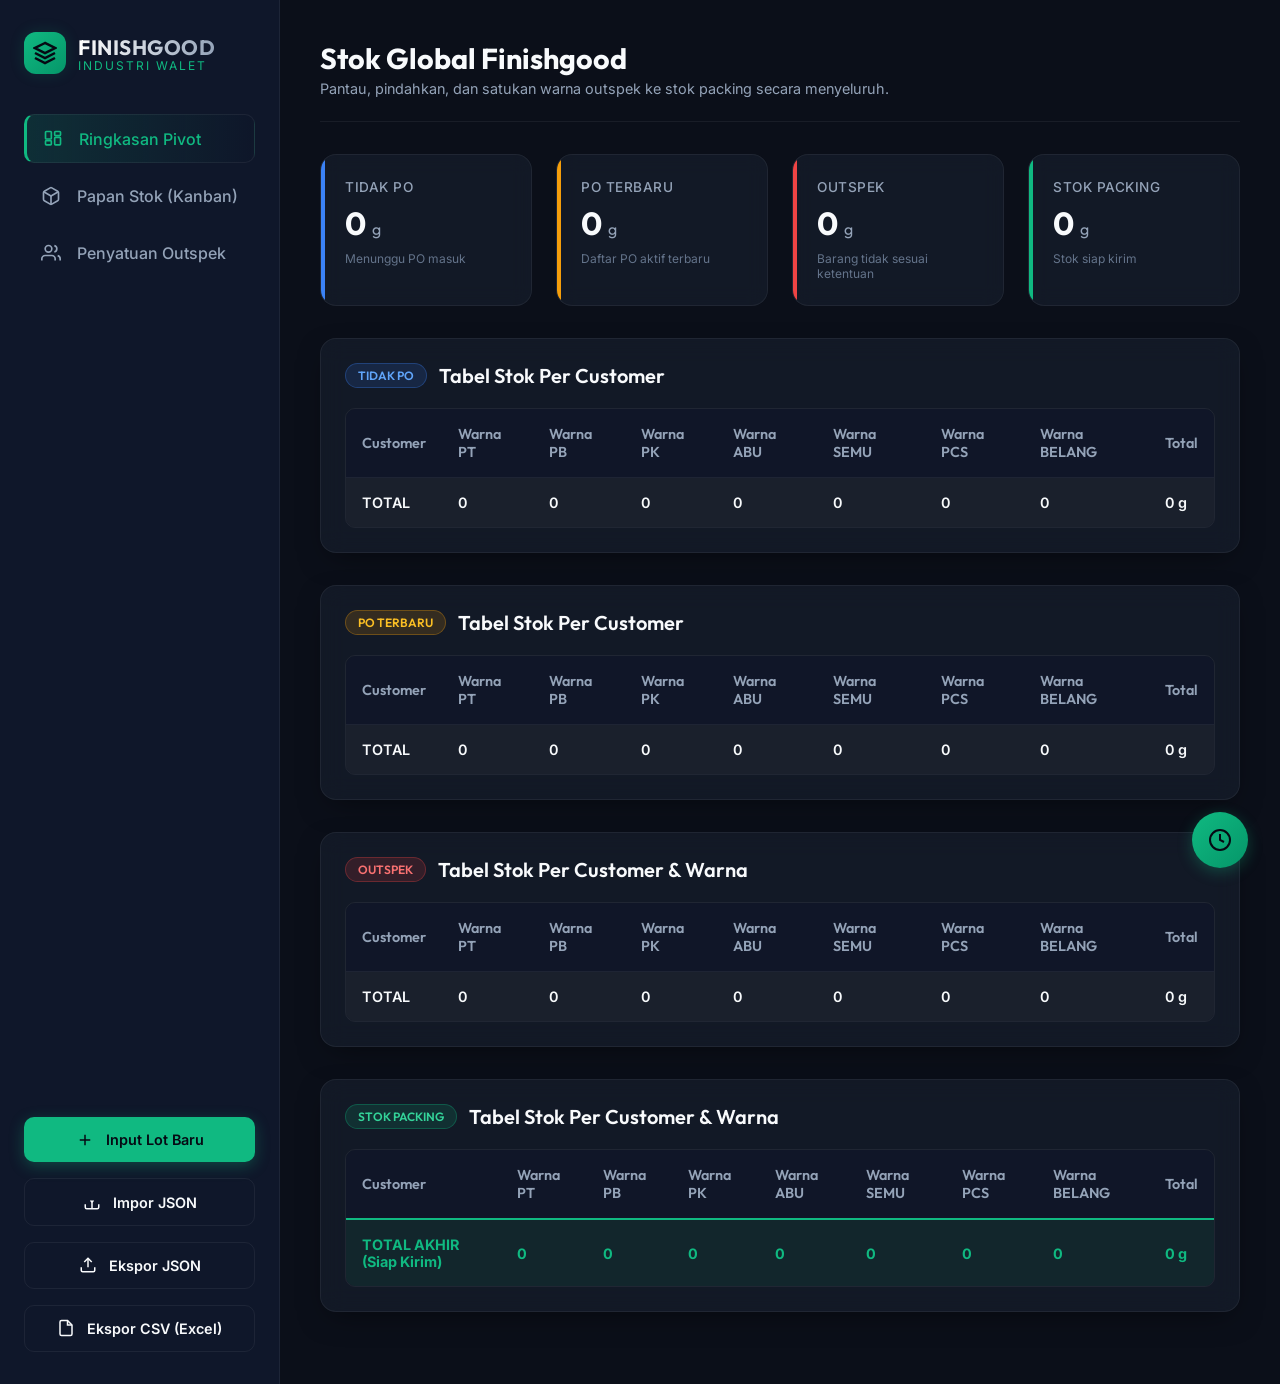
==== commit 0540f50c: "feat: Add history panel HTML structure" ====
--- a/index.html
+++ b/index.html
@@ -1,751 +1,426 @@
-<!DOCTYPE html>
-<html lang="id">
-<head>
-  <meta charset="UTF-8">
-  <meta name="viewport" content="width=device-width, initial-scale=1.0">
-  <title>Walet Finishgood Stock Manager</title>
-  <link rel="stylesheet" href="style.css">
-</head>
-<body>
-
-  <div class="app-container">
-    
-    <!-- Sidebar Navigation -->
-    <aside class="sidebar">
-      <div class="logo-container">
-        <div class="logo-icon">
-          <svg viewBox="0 0 24 24" width="24" height="24" stroke="#060913" stroke-width="2.5" fill="none"><path d="M12 2L2 7l10 5 10-5-10-5zM2 17l10 5 10-5M2 12l10 5 10-5"></path></svg>
-        </div>
-        <div>
-          <span class="logo-text">FINISHGOOD</span>
-          <span class="logo-subtext">Industri Walet</span>
-        </div>
-      </div>
-
-      <ul class="nav-menu">
-        <li class="nav-item active" data-tab="tab-pivot">
-          <svg viewBox="0 0 24 24" fill="none" stroke="currentColor" stroke-width="2"><rect x="3" y="3" width="7" height="9" rx="1"></rect><rect x="14" y="3" width="7" height="5" rx="1"></rect><rect x="14" y="12" width="7" height="9" rx="1"></rect><rect x="3" y="16" width="7" height="5" rx="1"></rect></svg>
-          Ringkasan Pivot
-        </li>
-        <li class="nav-item" data-tab="tab-board">
-          <svg viewBox="0 0 24 24" fill="none" stroke="currentColor" stroke-width="2"><path d="M21 16V8a2 2 0 0 0-1-1.73l-7-4a2 2 0 0 0-2 0l-7 4A2 2 0 0 0 3 8v8a2 2 0 0 0 1 1.73l7 4a2 2 0 0 0 2 0l7-4A2 2 0 0 0 21 16z"></path><polyline points="3.27 6.96 12 12.01 20.73 6.96"></polyline><line x1="12" y1="22.08" x2="12" y2="12"></line></svg>
-          Papan Stok (Kanban)
-        </li>
-        <li class="nav-item" data-tab="tab-matcher">
-          <svg viewBox="0 0 24 24" fill="none" stroke="currentColor" stroke-width="2"><path d="M17 21v-2a4 4 0 0 0-4-4H5a4 4 0 0 0-4 4v2"></path><circle cx="9" cy="7" r="4"></circle><path d="M23 21v-2a4 4 0 0 0-3-3.87"></path><path d="M16 3.13a4 4 0 0 1 0 7.75"></path></svg>
-          Penyatuan Outspek
-        </li>
-      </ul>
-
-      <div class="sidebar-actions">
-        <button class="btn btn-primary" id="btn-add-item">
-          <svg viewBox="0 0 24 24" width="18" height="18" stroke="currentColor" stroke-width="2" fill="none"><line x1="12" y1="5" x2="12" y2="19"></line><line x1="5" y1="12" x2="19" y2="12"></line></svg>
-          Input Lot Baru
-        </button>
-        <button class="btn btn-secondary" onclick="triggerImport()">
-          <svg viewBox="0 0 24 24" width="18" height="18" stroke="currentColor" stroke-width="2" fill="none"><path d="M21 15v4a2 2 0 0 1-2 2H5a2 2 0 0 1-2-2v-4"></path><polyline points="14 10 12 12 10 10"></polyline><line x1="12" y1="12" x2="12" y2="3"></line></svg>
-          Impor JSON
-        </button>
-        <input type="file" id="import-file-input" style="display: none;" accept=".json" onchange="importJSON(event)">
-        <button class="btn btn-secondary" onclick="exportJSON()">
-          <svg viewBox="0 0 24 24" width="18" height="18" stroke="currentColor" stroke-width="2" fill="none"><path d="M21 15v4a2 2 0 0 1-2 2H5a2 2 0 0 1-2-2v-4"></path><polyline points="17 8 12 3 7 8"></polyline><line x1="12" y1="3" x2="12" y2="15"></line></svg>
-          Ekspor JSON
-        </button>
-        <button class="btn btn-secondary" onclick="exportCSV()">
-          <svg viewBox="0 0 24 24" width="18" height="18" stroke="currentColor" stroke-width="2" fill="none"><path d="M14 2H6a2 2 0 0 0-2 2v16a2 2 0 0 0 2 2h12a2 2 0 0 0 2-2V8z"></path><polyline points="14 2 14 8 20 8"></polyline><line x1="16" y1="13" x2="8" y2="13"></line><line x1="16" y1="17" x2="8" y2="17"></line><polyline points="10 9 9 9 8 9"></polyline></svg>
-          Ekspor CSV (Excel)
-        </button>
-      </div>
-    </aside>
-
-    <!-- Main Content Panel -->
-    <main class="main-content">
-      
-      <!-- Top Title Header -->
-      <header class="header">
-        <div>
-          <h1 class="header-title">Stok Global Finishgood</h1>
-          <p class="header-subtitle">Pantau, pindahkan, dan satukan warna outspek ke stok packing secara menyeluruh.</p>
-        </div>
-      </header>
-
-      <!-- Key Dashboard Metrics -->
-      <section class="stats-grid">
-        <div class="stat-card tidak-po">
-          <span class="stat-label">Tidak PO</span>
-          <span class="stat-value" id="stat-tidak-po">0 <span class="stat-unit">g</span></span>
-          <span class="stat-desc">Menunggu PO masuk</span>
-        </div>
-        <div class="stat-card po-terbaru">
-          <span class="stat-label">PO Terbaru</span>
-          <span class="stat-value" id="stat-po-terbaru">0 <span class="stat-unit">g</span></span>
-          <span class="stat-desc">Daftar PO aktif terbaru</span>
-        </div>
-        <div class="stat-card outspek">
-          <span class="stat-label">Outspek</span>
-          <span class="stat-value" id="stat-outspek">0 <span class="stat-unit">g</span></span>
-          <span class="stat-desc">Barang tidak sesuai ketentuan</span>
-        </div>
-        <div class="stat-card stok-packing">
-          <span class="stat-label">Stok Packing</span>
-          <span class="stat-value" id="stat-stok-packing">0 <span class="stat-unit">g</span></span>
-          <span class="stat-desc">Stok siap kirim</span>
-        </div>
-      </section>
-
-      <!-- TAB 1: Pivot Tables (Excel View Equivalent) -->
-      <section class="tab-panel active" id="tab-pivot">
-        <div class="pivot-grid">
-          
-          <!-- Tidak PO Table Card -->
-          <div class="card">
-            <div class="card-header">
-              <span class="card-title">
-                <span class="color-dot" style="background-color: var(--color-tidak-po);"></span>
-                TIDAK PO
-              </span>
-              <span class="badge badge-tidak-po">Menunggu PO</span>
-            </div>
-            <div class="table-container">
-              <table>
-                <thead>
-                  <tr>
-                    <th>Customer</th>
-                    <th>Asal Barang</th>
-                    <th>Berat</th>
-                  </tr>
-                </thead>
-                <tbody id="tidak-po-table-body">
-                  <!-- Generated dynamically -->
-                </tbody>
-              </table>
-            </div>
-          </div>
-
-          <!-- PO Terbaru Table Card -->
-          <div class="card">
-            <div class="card-header">
-              <span class="card-title">
-                <span class="color-dot" style="background-color: var(--color-po-terbaru);"></span>
-                PO TERBARU
-              </span>
-              <span class="badge badge-po-terbaru">PO Aktif</span>
-            </div>
-            <div class="table-container">
-              <table>
-                <thead>
-                  <tr>
-                    <th>Customer</th>
-                    <th>Asal Barang</th>
-                    <th>Berat</th>
-                  </tr>
-                </thead>
-                <tbody id="po-terbaru-table-body">
-                  <!-- Generated dynamically -->
-                </tbody>
-              </table>
-            </div>
-          </div>
-
-          <!-- Stok Packing Table Card -->
-          <div class="card">
-            <div class="card-header">
-              <span class="card-title">
-                <span class="color-dot" style="background-color: var(--color-stok-packing);"></span>
-                STOK PACKING
-              </span>
-              <span class="badge badge-stok-packing">Siap Kirim</span>
-            </div>
-            <div class="table-container">
-              <table>
-                <thead>
-                  <tr>
-                    <th>Customer</th>
-                    <th>Nama Barang</th>
-                    <th>Berat</th>
-                  </tr>
-                </thead>
-                <tbody id="stok-packing-table-body">
-                  <!-- Generated dynamically -->
-                </tbody>
-              </table>
-            </div>
-          </div>
-
-          <!-- Outspek Matrix Table Card (Span full width) -->
-          <div class="card pivot-full">
-            <div class="card-header">
-              <span class="card-title">
-                <span class="color-dot" style="background-color: var(--color-outspek);"></span>
-                OUTSPEK (Rincian Warna)
-              </span>
-              <span class="badge badge-outspek">Tidak Sesuai Ketentuan</span>
-            </div>
-            <div class="table-container">
-              <table>
-                <thead>
-                  <tr>
-                    <th>Customer</th>
-                    <th>Asal Barang</th>
-                    <th>PT</th>
-                    <th>PB</th>
-                    <th>PK</th>
-                    <th>ABU</th>
-                    <th>SEMU</th>
-                    <th>PCS</th>
-                    <th>BELANG</th>
-                    <th>Total</th>
-                  </tr>
-                </thead>
-                <tbody id="outspek-table-body">
-                  <!-- Generated dynamically -->
-                </tbody>
-              </table>
-            </div>
-          </div>
-
-        </div>
-      </section>
-
-      <!-- TAB 2: Board View (Kanban & Drag-n-Drop) -->
-      <section class="tab-panel" id="tab-board">
-        <div class="board-columns">
-          
-          <!-- Column 1: Tidak PO -->
-          <div class="board-column">
-            <div class="column-header">
-              <span class="column-title">
-                <span class="color-dot" style="background-color: var(--color-tidak-po);"></span>
-                Tidak PO
-              </span>
-              <div style="display: flex; align-items: center; gap: 0.35rem;">
-                <button class="card-btn" onclick="toggleColumnSearch('tidak-po')" title="Cari di kolom ini" style="padding: 0.25rem;">
-                  <svg viewBox="0 0 24 24" width="14" height="14" stroke="currentColor" stroke-width="2" fill="none"><circle cx="11" cy="11" r="8"></circle><line x1="21" y1="21" x2="16.65" y2="16.65"></line></svg>
-                </button>
-                <span class="column-count" id="count-tidak-po">0</span>
-              </div>
-            </div>
-            <div class="column-search-container" id="search-container-tidak-po" style="display: none; padding: 0.5rem 1rem; border-bottom: 1px solid var(--border-glass);">
-              <input type="text" class="column-search-input" id="search-input-tidak-po" placeholder="Cari Asal / Berat..." oninput="handleColumnSearch('TIDAK_PO', this.value)" style="width: 100%; background: rgba(15, 23, 42, 0.5); border: 1px solid var(--border-glass); padding: 0.4rem 0.75rem; border-radius: 8px; color: var(--color-text-primary); font-size: 0.8rem; outline: none;">
-            </div>
-            <div class="cards-container" id="col-tidak-po"></div>
-          </div>
-
-          <!-- Column 2: PO Terbaru -->
-          <div class="board-column">
-            <div class="column-header">
-              <span class="column-title">
-                <span class="color-dot" style="background-color: var(--color-po-terbaru);"></span>
-                PO Terbaru
-              </span>
-              <div style="display: flex; align-items: center; gap: 0.35rem;">
-                <button class="card-btn" onclick="toggleColumnSearch('po-terbaru')" title="Cari di kolom ini" style="padding: 0.25rem;">
-                  <svg viewBox="0 0 24 24" width="14" height="14" stroke="currentColor" stroke-width="2" fill="none"><circle cx="11" cy="11" r="8"></circle><line x1="21" y1="21" x2="16.65" y2="16.65"></line></svg>
-                </button>
-                <span class="column-count" id="count-po-terbaru">0</span>
-              </div>
-            </div>
-            <div class="column-search-container" id="search-container-po-terbaru" style="display: none; padding: 0.5rem 1rem; border-bottom: 1px solid var(--border-glass);">
-              <input type="text" class="column-search-input" id="search-input-po-terbaru" placeholder="Cari Asal / Berat..." oninput="handleColumnSearch('PO_TERBARU', this.value)" style="width: 100%; background: rgba(15, 23, 42, 0.5); border: 1px solid var(--border-glass); padding: 0.4rem 0.75rem; border-radius: 8px; color: var(--color-text-primary); font-size: 0.8rem; outline: none;">
-            </div>
-            <div class="cards-container" id="col-po-terbaru"></div>
-          </div>
-
-          <!-- Column 3: Outspek -->
-          <div class="board-column">
-            <div class="column-header">
-              <span class="column-title">
-                <span class="color-dot" style="background-color: var(--color-outspek);"></span>
-                Outspek
-              </span>
-              <div style="display: flex; align-items: center; gap: 0.35rem;">
-                <button class="card-btn" onclick="toggleColumnSearch('outspek')" title="Cari di kolom ini" style="padding: 0.25rem;">
-                  <svg viewBox="0 0 24 24" width="14" height="14" stroke="currentColor" stroke-width="2" fill="none"><circle cx="11" cy="11" r="8"></circle><line x1="21" y1="21" x2="16.65" y2="16.65"></line></svg>
-                </button>
-                <span class="column-count" id="count-outspek">0</span>
-              </div>
-            </div>
-            <div class="column-search-container" id="search-container-outspek" style="display: none; padding: 0.5rem 1rem; border-bottom: 1px solid var(--border-glass);">
-              <input type="text" class="column-search-input" id="search-input-outspek" placeholder="Cari Asal / Berat..." oninput="handleColumnSearch('OUTSPEK', this.value)" style="width: 100%; background: rgba(15, 23, 42, 0.5); border: 1px solid var(--border-glass); padding: 0.4rem 0.75rem; border-radius: 8px; color: var(--color-text-primary); font-size: 0.8rem; outline: none;">
-            </div>
-            <div class="cards-container" id="col-outspek"></div>
-          </div>
-
-          <!-- Column 4: Stok Packing -->
-          <div class="board-column">
-            <div class="column-header">
-              <span class="column-title">
-                <span class="color-dot" style="background-color: var(--color-stok-packing);"></span>
-                Stok Packing
-              </span>
-              <div style="display: flex; align-items: center; gap: 0.35rem;">
-                <button class="card-btn" onclick="toggleColumnSearch('stok-packing')" title="Cari di kolom ini" style="padding: 0.25rem;">
-                  <svg viewBox="0 0 24 24" width="14" height="14" stroke="currentColor" stroke-width="2" fill="none"><circle cx="11" cy="11" r="8"></circle><line x1="21" y1="21" x2="16.65" y2="16.65"></line></svg>
-                </button>
-                <span class="column-count" id="count-stok-packing">0</span>
-              </div>
-            </div>
-            <div class="column-search-container" id="search-container-stok-packing" style="display: none; padding: 0.5rem 1rem; border-bottom: 1px solid var(--border-glass);">
-              <input type="text" class="column-search-input" id="search-input-stok-packing" placeholder="Cari Nama / Berat..." oninput="handleColumnSearch('STOK_PACKING', this.value)" style="width: 100%; background: rgba(15, 23, 42, 0.5); border: 1px solid var(--border-glass); padding: 0.4rem 0.75rem; border-radius: 8px; color: var(--color-text-primary); font-size: 0.8rem; outline: none;">
-            </div>
-            <div class="cards-container" id="col-stok-packing"></div>
-          </div>
-
-        </div>
-      </section>
-
-      <!-- TAB 3: Outspek Matcher & Merger -->
-      <section class="tab-panel" id="tab-matcher">
-        <div class="matcher-container">
-          
-          <!-- Left side: Outspek Color Lists -->
-          <div class="outspek-list-section">
-            <div class="card-header" style="margin-bottom: 0.5rem;">
-              <h2 class="card-title" style="font-size: 1.1rem;">Daftar Warna Barang Outspek</h2>
-            </div>
-            <div id="outspek-matcher-colors" style="display: flex; flex-direction: column; gap: 1.25rem;">
-              <!-- Generated dynamically by app.js -->
-            </div>
-          </div>
-
-          <!-- Right side: Consolidation & Merger Panel -->
-          <div>
-            <div class="merge-box">
-              <h3 class="merge-box-title">
-                <svg viewBox="0 0 24 24" width="20" height="20" stroke="var(--primary)" stroke-width="2" fill="none"><path d="M12 2v20M17 5H9.5a3.5 3.5 0 0 0 0 7h5a3.5 3.5 0 0 1 0 7H6"></path></svg>
-                Penyatuan Warna
-              </h3>
-              
-              <div class="info-banner">
-                <svg viewBox="0 0 24 24" fill="none" stroke="currentColor" stroke-width="2"><circle cx="12" cy="12" r="10"></circle><line x1="12" y1="16" x2="12" y2="12"></line><line x1="12" y1="8" x2="12.01" y2="8"></line></svg>
-                <span>Satukan warna outspek sejenis dari customer untuk dikonversi menjadi <strong>Stok Packing</strong> (siap kirim).</span>
-              </div>
-
-              <div style="display: flex; flex-direction: column; gap: 0.5rem;">
-                <span style="font-size: 0.8rem; color: var(--color-text-secondary); font-weight: 600; text-transform: uppercase;">Barang yang akan disatukan:</span>
-                <div class="selected-items-list" id="merge-selected-list">
-                  <!-- Dynamic selection list -->
-                </div>
-              </div>
-
-              <div class="merge-summary">
-                <div class="summary-row">
-                  <span>Total Berat Gabungan</span>
-                  <span class="summary-total-weight" id="merge-total-weight">0 g</span>
-                </div>
-                <!-- Dynamic 300g multiple packing alert -->
-                <div id="merge-packing-alert" style="display: none; margin-top: 0.5rem; background-color: rgba(16, 185, 129, 0.15); border: 1px solid rgba(16, 185, 129, 0.3); border-radius: 8px; padding: 0.75rem; color: #34d399; font-size: 0.8rem; align-items: center; gap: 0.5rem;">
-                  <svg viewBox="0 0 24 24" width="16" height="16" stroke="currentColor" stroke-width="2.5" fill="none" style="flex-shrink:0;"><path d="M22 11.08V12a10 10 0 1 1-5.93-9.14"></path><polyline points="22 4 12 14.01 9 11.01"></polyline></svg>
-                  <span id="merge-packing-alert-text">Saling melengkapi! Bisa dibuat 2 pack (@300g).</span>
-                </div>
-              </div>
-
-              <div class="merge-form-group">
-                <label for="merge-customer">Customer</label>
-                <input type="text" id="merge-customer" placeholder="AH-GN" readonly>
-              </div>
-
-              <div class="merge-form-group">
-                <label for="merge-nama-barang">Nama Barang Packing Akhir</label>
-                <input type="text" id="merge-nama-barang" placeholder="Contoh: S1, S2, K1">
-              </div>
-
-              <button class="btn btn-primary" id="btn-merge-action" style="width: 100%; margin-top: 0.5rem;" disabled>
-                Proses Satukan & Pindahkan ke Packing
-              </button>
-            </div>
-          </div>
-
-        </div>
-      </section>
-
-    </main>
-
-  </div>
-
-  <!-- Toast Notification Area -->
-  <div class="toast-container" id="toast-container"></div>
-
-  <!-- ================= MODALS ================= -->
-
-  <!-- 1. Add Item Modal -->
-  <div class="modal-overlay" id="add-modal">
-    <div class="modal">
-      <div class="modal-header">
-        <h3 class="modal-title">Input Lot Stok Baru</h3>
-        <button class="modal-close" onclick="closeModal('add-modal')">&times;</button>
-      </div>
-      <form id="add-form">
-        <div class="modal-body">
-          <div class="form-grid">
-            
-            <div class="form-group-full merge-form-group">
-              <label for="add-customer">Customer</label>
-              <input type="text" id="add-customer" placeholder="Contoh: AH-GN, MR LIAO 2" required>
-            </div>
-
-            <div class="merge-form-group">
-              <label for="add-status">Status/Tabel</label>
-              <select id="add-status">
-                <option value="TIDAK_PO">TIDAK PO</option>
-                <option value="PO_TERBARU">PO TERBARU</option>
-                <option value="OUTSPEK">OUTSPEK</option>
-                <option value="STOK_PACKING">STOK PACKING</option>
-              </select>
-            </div>
-
-            <!-- Field: Asal Barang (For Tidak PO, PO Terbaru, Outspek) -->
-            <div class="merge-form-group field-asal-wrapper">
-              <label for="add-asal">Asal Barang</label>
-              <input type="text" id="add-asal" placeholder="Contoh: A JUMBO @100, OV NTR L">
-            </div>
-
-            <!-- Field: Nama Barang (For Stok Packing) -->
-            <div class="merge-form-group field-nama-wrapper" style="display: none;">
-              <label for="add-nama">Nama Barang (Packing)</label>
-              <input type="text" id="add-nama" placeholder="Contoh: S1, S2, K1">
-            </div>
-
-            <!-- Weight Input (For non-Outspek) -->
-            <div class="form-group-full merge-form-group field-berat-wrapper">
-              <label for="add-berat">Berat Total (gram)</label>
-              <input type="number" id="add-berat" min="1" step="any" placeholder="Masukkan berat">
-            </div>
-
-            <!-- Color Breakdown Inputs (For Outspek status) -->
-            <div class="form-group-full color-breakdown-section field-colors-wrapper" style="display: none;">
-              <div class="color-breakdown-title">Rincian Berat Per Warna (gr)</div>
-              <div class="color-input-grid">
-                <div class="color-input-wrapper">
-                  <label><span class="color-dot PT"></span>PT</label>
-                  <input type="number" id="color-add-PT" min="0" step="any" placeholder="0">
-                </div>
-                <div class="color-input-wrapper">
-                  <label><span class="color-dot PB"></span>PB</label>
-                  <input type="number" id="color-add-PB" min="0" step="any" placeholder="0">
-                </div>
-                <div class="color-input-wrapper">
-                  <label><span class="color-dot PK"></span>PK</label>
-                  <input type="number" id="color-add-PK" min="0" step="any" placeholder="0">
-                </div>
-                <div class="color-input-wrapper">
-                  <label><span class="color-dot ABU"></span>ABU</label>
-                  <input type="number" id="color-add-ABU" min="0" step="any" placeholder="0">
-                </div>
-                <div class="color-input-wrapper">
-                  <label><span class="color-dot SEMU"></span>SEMU</label>
-                  <input type="number" id="color-add-SEMU" min="0" step="any" placeholder="0">
-                </div>
-                <div class="color-input-wrapper">
-                  <label><span class="color-dot PCS"></span>PCS</label>
-                  <input type="number" id="color-add-PCS" min="0" step="any" placeholder="0">
-                </div>
-                <div class="color-input-wrapper">
-                  <label><span class="color-dot BELANG"></span>BELANG</label>
-                  <input type="number" id="color-add-BELANG" min="0" step="any" placeholder="0">
-                </div>
-              </div>
-            </div>
-
-          </div>
-        </div>
-        <div class="modal-footer">
-          <button type="button" class="btn btn-secondary" onclick="closeModal('add-modal')">Batal</button>
-          <button type="submit" class="btn btn-primary">Simpan Lot</button>
-        </div>
-      </form>
-    </div>
-  </div>
-
-  <!-- 2. Edit Item Modal -->
-  <div class="modal-overlay" id="edit-modal">
-    <div class="modal">
-      <div class="modal-header">
-        <h3 class="modal-title" id="edit-title">Edit Lot Stok</h3>
-        <button class="modal-close" onclick="closeModal('edit-modal')">&times;</button>
-      </div>
-      <form id="edit-form">
-        <div class="modal-body">
-          <div class="form-grid">
-            
-            <div class="form-group-full merge-form-group">
-              <label for="edit-customer">Customer</label>
-              <input type="text" id="edit-customer" required>
-            </div>
-
-            <div class="merge-form-group">
-              <label for="edit-status">Status/Tabel</label>
-              <select id="edit-status">
-                <option value="TIDAK_PO">TIDAK PO</option>
-                <option value="PO_TERBARU">PO TERBARU</option>
-                <option value="OUTSPEK">OUTSPEK</option>
-                <option value="STOK_PACKING">STOK PACKING</option>
-              </select>
-            </div>
-
-            <div class="merge-form-group field-asal-wrapper">
-              <label for="edit-asal">Asal Barang</label>
-              <input type="text" id="edit-asal">
-            </div>
-
-            <div class="merge-form-group field-nama-wrapper" style="display: none;">
-              <label for="edit-nama">Nama Barang (Packing)</label>
-              <input type="text" id="edit-nama">
-            </div>
-
-            <div class="form-group-full merge-form-group field-berat-wrapper">
-              <label for="edit-berat">Berat Total (gram)</label>
-              <input type="number" id="edit-berat" min="1" step="any">
-            </div>
-
-            <!-- Color Breakdown Inputs (For Outspek status) -->
-            <div class="form-group-full color-breakdown-section field-colors-wrapper" style="display: none;">
-              <div class="color-breakdown-title">Rincian Berat Per Warna (gr)</div>
-              <div class="color-input-grid">
-                <div class="color-input-wrapper">
-                  <label><span class="color-dot PT"></span>PT</label>
-                  <input type="number" id="color-edit-PT" min="0" step="any" placeholder="0">
-                </div>
-                <div class="color-input-wrapper">
-                  <label><span class="color-dot PB"></span>PB</label>
-                  <input type="number" id="color-edit-PB" min="0" step="any" placeholder="0">
-                </div>
-                <div class="color-input-wrapper">
-                  <label><span class="color-dot PK"></span>PK</label>
-                  <input type="number" id="color-edit-PK" min="0" step="any" placeholder="0">
-                </div>
-                <div class="color-input-wrapper">
-                  <label><span class="color-dot ABU"></span>ABU</label>
-                  <input type="number" id="color-edit-ABU" min="0" step="any" placeholder="0">
-                </div>
-                <div class="color-input-wrapper">
-                  <label><span class="color-dot SEMU"></span>SEMU</label>
-                  <input type="number" id="color-edit-SEMU" min="0" step="any" placeholder="0">
-                </div>
-                <div class="color-input-wrapper">
-                  <label><span class="color-dot PCS"></span>PCS</label>
-                  <input type="number" id="color-edit-PCS" min="0" step="any" placeholder="0">
-                </div>
-                <div class="color-input-wrapper">
-                  <label><span class="color-dot BELANG"></span>BELANG</label>
-                  <input type="number" id="color-edit-BELANG" min="0" step="any" placeholder="0">
-                </div>
-              </div>
-            </div>
-
-          </div>
-        </div>
-        <div class="modal-footer">
-          <button type="button" class="btn btn-secondary" onclick="closeModal('edit-modal')">Batal</button>
-          <button type="submit" class="btn btn-primary">Simpan Perubahan</button>
-        </div>
-      </form>
-    </div>
-  </div>
-
-  <!-- 3. Move to Outspek Breakdown Intercept Modal -->
-  <div class="modal-overlay" id="outspek-move-modal">
-    <div class="modal">
-      <div class="modal-header">
-        <h3 class="modal-title" id="outspek-move-title">Rincian Warna Outspek</h3>
-        <button class="modal-close" onclick="closeModal('outspek-move-modal')">&times;</button>
-      </div>
-      <form id="outspek-move-form">
-        <div class="modal-body">
-          
-          <div class="info-banner" style="margin-bottom: 0.5rem;">
-            <svg viewBox="0 0 24 24" fill="none" stroke="currentColor" stroke-width="2"><circle cx="12" cy="12" r="10"></circle><line x1="12" y1="16" x2="12" y2="12"></line><line x1="12" y1="8" x2="12.01" y2="8"></line></svg>
-            <span>Harap rincikan berat <strong id="outspek-move-weight-hint">0</strong> gram barang ini ke dalam kategori warna outspek di bawah:</span>
-          </div>
-
-          <div class="form-grid">
-            <div class="form-group-full merge-form-group">
-              <label for="outspek-move-asal">Asal Barang</label>
-              <input type="text" id="outspek-move-asal" required>
-            </div>
-            
-            <div class="form-group-full color-breakdown-section">
-              <div class="color-breakdown-title">Rincian Warna (gr)</div>
-              <div class="color-input-grid">
-                <div class="color-input-wrapper">
-                  <label><span class="color-dot PT"></span>PT</label>
-                  <input type="number" id="color-move-PT" min="0" step="any" placeholder="0">
-                </div>
-                <div class="color-input-wrapper">
-                  <label><span class="color-dot PB"></span>PB</label>
-                  <input type="number" id="color-move-PB" min="0" step="any" placeholder="0">
-                </div>
-                <div class="color-input-wrapper">
-                  <label><span class="color-dot PK"></span>PK</label>
-                  <input type="number" id="color-move-PK" min="0" step="any" placeholder="0">
-                </div>
-                <div class="color-input-wrapper">
-                  <label><span class="color-dot ABU"></span>ABU</label>
-                  <input type="number" id="color-move-ABU" min="0" step="any" placeholder="0">
-                </div>
-                <div class="color-input-wrapper">
-                  <label><span class="color-dot SEMU"></span>SEMU</label>
-                  <input type="number" id="color-move-SEMU" min="0" step="any" placeholder="0">
-                </div>
-                <div class="color-input-wrapper">
-                  <label><span class="color-dot PCS"></span>PCS</label>
-                  <input type="number" id="color-move-PCS" min="0" step="any" placeholder="0">
-                </div>
-                <div class="color-input-wrapper">
-                  <label><span class="color-dot BELANG"></span>BELANG</label>
-                  <input type="number" id="color-move-BELANG" min="0" step="any" placeholder="0">
-                </div>
-              </div>
-            </div>
-          </div>
-
-        </div>
-        <div class="modal-footer">
-          <button type="button" class="btn btn-secondary" onclick="closeModal('outspek-move-modal')">Batal</button>
-          <button type="submit" class="btn btn-primary">Konfirmasi Outspek</button>
-        </div>
-      </form>
-    </div>
-  </div>
-
-  <!-- 4. Move to Packing Intercept Modal -->
-  <div class="modal-overlay" id="packing-move-modal">
-    <div class="modal">
-      <div class="modal-header">
-        <h3 class="modal-title" id="packing-move-title">Nama Barang Stok Packing</h3>
-        <button class="modal-close" onclick="closeModal('packing-move-modal')">&times;</button>
-      </div>
-      <form id="packing-move-form">
-        <div class="modal-body">
-          <div class="merge-form-group">
-            <label for="packing-move-nama">Nama Barang Packing Akhir</label>
-            <input type="text" id="packing-move-nama" placeholder="Contoh: S1, S2, K1, SOA" required>
-          </div>
-        </div>
-  <!-- 5. Kurangi Sebagian (Split) Modal -->
-  <div class="modal-overlay" id="split-modal">
-    <div class="modal">
-      <div class="modal-header">
-        <h3 class="modal-title" id="split-title">Kurangi Sebagian & Pindahkan</h3>
-        <button class="modal-close" onclick="closeModal('split-modal')">&times;</button>
-      </div>
-      <form id="split-form">
-        <div class="modal-body">
-          
-          <div class="info-banner" style="margin-bottom: 0.5rem;">
-            <svg viewBox="0 0 24 24" fill="none" stroke="currentColor" stroke-width="2" style="flex-shrink:0;"><circle cx="12" cy="12" r="10"></circle><line x1="12" y1="16" x2="12" y2="12"></line><line x1="12" y1="8" x2="12.01" y2="8"></line></svg>
-            <span>Lot ini memiliki total berat <strong id="split-weight-hint">0</strong> gram. Masukkan berat yang ingin Anda kurangi untuk dipindahkan.</span>
-          </div>
-
-          <div class="form-grid">
-            <!-- Source Outspek color reductions (dynamic, visible only if source is Outspek) -->
-            <div class="form-group-full color-breakdown-section field-split-source-colors-wrapper" style="display: none; background-color: rgba(239, 68, 68, 0.05); border-color: rgba(239, 68, 68, 0.2);">
-              <div class="color-breakdown-title" style="color: #f87171;">Pecah Berat Warna yang Dikurangi (gr)</div>
-              <div class="color-input-grid">
-                <div class="color-input-wrapper">
-                  <label><span class="color-dot PT"></span>PT</label>
-                  <input type="number" id="color-split-src-PT" min="0" step="any" placeholder="0">
-                </div>
-                <div class="color-input-wrapper">
-                  <label><span class="color-dot PB"></span>PB</label>
-                  <input type="number" id="color-split-src-PB" min="0" step="any" placeholder="0">
-                </div>
-                <div class="color-input-wrapper">
-                  <label><span class="color-dot PK"></span>PK</label>
-                  <input type="number" id="color-split-src-PK" min="0" step="any" placeholder="0">
-                </div>
-                <div class="color-input-wrapper">
-                  <label><span class="color-dot ABU"></span>ABU</label>
-                  <input type="number" id="color-split-src-ABU" min="0" step="any" placeholder="0">
-                </div>
-                <div class="color-input-wrapper">
-                  <label><span class="color-dot SEMU"></span>SEMU</label>
-                  <input type="number" id="color-split-src-SEMU" min="0" step="any" placeholder="0">
-                </div>
-                <div class="color-input-wrapper">
-                  <label><span class="color-dot PCS"></span>PCS</label>
-                  <input type="number" id="color-split-src-PCS" min="0" step="any" placeholder="0">
-                </div>
-                <div class="color-input-wrapper">
-                  <label><span class="color-dot BELANG"></span>BELANG</label>
-                  <input type="number" id="color-split-src-BELANG" min="0" step="any" placeholder="0">
-                </div>
-              </div>
-            </div>
-
-            <!-- Standard weight input (visible only if source is NOT Outspek) -->
-            <div class="form-group-full merge-form-group field-split-amount-wrapper">
-              <label for="split-amount">Berat yang Dikurangi (gram)</label>
-              <input type="number" id="split-amount" min="1" step="any" placeholder="Masukkan jumlah berat">
-            </div>
-
-            <div class="merge-form-group">
-              <label for="split-target-status">Pindahkan Ke Status</label>
-              <select id="split-target-status">
-                <option value="TIDAK_PO">TIDAK PO</option>
-                <option value="PO_TERBARU">PO TERBARU</option>
-                <option value="OUTSPEK">OUTSPEK</option>
-                <option value="STOK_PACKING">STOK PACKING</option>
-              </select>
-            </div>
-
-            <!-- Conditional: Asal Barang for target (Tidak PO, PO Terbaru, Outspek) -->
-            <div class="merge-form-group field-split-target-asal-wrapper">
-              <label for="split-target-asal">Asal Barang Baru</label>
-              <input type="text" id="split-target-asal" placeholder="Contoh: A JUMBO, P1">
-            </div>
-
-            <!-- Conditional: Nama Barang for target (Stok Packing) -->
-            <div class="merge-form-group field-split-target-nama-wrapper" style="display: none;">
-              <label for="split-target-nama">Nama Barang Packing Baru</label>
-              <input type="text" id="split-target-nama" placeholder="Contoh: S1, K1">
-            </div>
-
-            <!-- Color Breakdown for target Outspek -->
-            <div class="form-group-full color-breakdown-section field-split-target-colors-wrapper" style="display: none;">
-              <div class="color-breakdown-title">Rincian Warna Berat Baru (gr)</div>
-              <div class="color-input-grid">
-                <div class="color-input-wrapper">
-                  <label><span class="color-dot PT"></span>PT</label>
-                  <input type="number" id="color-split-tgt-PT" min="0" step="any" placeholder="0">
-                </div>
-                <div class="color-input-wrapper">
-                  <label><span class="color-dot PB"></span>PB</label>
-                  <input type="number" id="color-split-tgt-PB" min="0" step="any" placeholder="0">
-                </div>
-                <div class="color-input-wrapper">
-                  <label><span class="color-dot PK"></span>PK</label>
-                  <input type="number" id="color-split-tgt-PK" min="0" step="any" placeholder="0">
-                </div>
-                <div class="color-input-wrapper">
-                  <label><span class="color-dot ABU"></span>ABU</label>
-                  <input type="number" id="color-split-tgt-ABU" min="0" step="any" placeholder="0">
-                </div>
-                <div class="color-input-wrapper">
-                  <label><span class="color-dot SEMU"></span>SEMU</label>
-                  <input type="number" id="color-split-tgt-SEMU" min="0" step="any" placeholder="0">
-                </div>
-                <div class="color-input-wrapper">
-                  <label><span class="color-dot PCS"></span>PCS</label>
-                  <input type="number" id="color-split-tgt-PCS" min="0" step="any" placeholder="0">
-                </div>
-                <div class="color-input-wrapper">
-                  <label><span class="color-dot BELANG"></span>BELANG</label>
-                  <input type="number" id="color-split-tgt-BELANG" min="0" step="any" placeholder="0">
-                </div>
-              </div>
-            </div>
-
-          </div>
-        </div>
-        <div class="modal-footer">
-          <button type="button" class="btn btn-secondary" onclick="closeModal('split-modal')">Batal</button>
-          <button type="submit" class="btn btn-primary">Kurangi & Pindahkan</button>
-        </div>
-      </form>
-    </div>
-  </div>
-
-  <script src="app.js"></script>
-</body>
-</html>
+<!DOCTYPE html>
+<html lang="id">
+<head>
+  <meta charset="UTF-8">
+  <meta name="viewport" content="width=device-width, initial-scale=1.0">
+  <title>Walet Finishgood Stock Manager</title>
+  <link rel="stylesheet" href="style.css">
+</head>
+<body>
+
+  <div class="app-container">
+    
+    <!-- Sidebar Navigation -->
+    <aside class="sidebar">
+      <div class="logo-container">
+        <div class="logo-icon">
+          <svg viewBox="0 0 24 24" width="24" height="24" stroke="#060913" stroke-width="2.5" fill="none"><path d="M12 2L2 7l10 5 10-5-10-5zM2 17l10 5 10-5M2 12l10 5 10-5"></path></svg>
+        </div>
+        <div>
+          <span class="logo-text">FINISHGOOD</span>
+          <span class="logo-subtext">Industri Walet</span>
+        </div>
+      </div>
+
+      <ul class="nav-menu">
+        <li class="nav-item active" data-tab="tab-pivot">
+          <svg viewBox="0 0 24 24" fill="none" stroke="currentColor" stroke-width="2"><rect x="3" y="3" width="7" height="9" rx="1"></rect><rect x="14" y="3" width="7" height="5" rx="1"></rect><rect x="3" y="14" width="7" height="5" rx="1"></rect><rect x="14" y="10" width="7" height="9" rx="1"></rect></svg>
+          Ringkasan Pivot
+        </li>
+        <li class="nav-item" data-tab="tab-board">
+          <svg viewBox="0 0 24 24" fill="none" stroke="currentColor" stroke-width="2"><path d="M21 16V8a2 2 0 0 0-1-1.73l-7-4a2 2 0 0 0-2 0l-7 4A2 2 0 0 0 3 8v8a2 2 0 0 0 1 1.73l7 4a2 2 0 0 0 2 0l7-4a2 2 0 0 0 1-1.73z"></path><polyline points="3.27 6.96 12 12.01 20.73 6.96"></polyline><polyline points="12 22.08 12 12"></polyline></svg>
+          Papan Stok (Kanban)
+        </li>
+        <li class="nav-item" data-tab="tab-matcher">
+          <svg viewBox="0 0 24 24" fill="none" stroke="currentColor" stroke-width="2"><path d="M17 21v-2a4 4 0 0 0-4-4H5a4 4 0 0 0-4 4v2"></path><circle cx="9" cy="7" r="4"></circle><path d="M23 21v-2a4 4 0 0 0-3-3.87"></path><path d="M16 3.13a4 4 0 0 1 0 7.75"></path></svg>
+          Penyatuan Outspek
+        </li>
+      </ul>
+
+      <div class="sidebar-actions">
+        <button class="btn btn-primary" id="btn-add-item">
+          <svg viewBox="0 0 24 24" width="18" height="18" stroke="currentColor" stroke-width="2" fill="none"><line x1="12" y1="5" x2="12" y2="19"></line><line x1="5" y1="12" x2="19" y2="12"></line></svg>
+          Input Lot Baru
+        </button>
+        <button class="btn btn-secondary" onclick="triggerImport()">
+          <svg viewBox="0 0 24 24" width="18" height="18" stroke="currentColor" stroke-width="2" fill="none"><path d="M21 15v4a2 2 0 0 1-2 2H5a2 2 0 0 1-2-2v-4"></path><polyline points="14 10 12 12 10 10"></polyline><polyline points="12 12 12 21"></polyline></svg>
+          Impor JSON
+        </button>
+        <input type="file" id="import-file-input" style="display: none;" accept=".json" onchange="importJSON(event)">
+        <button class="btn btn-secondary" onclick="exportJSON()">
+          <svg viewBox="0 0 24 24" width="18" height="18" stroke="currentColor" stroke-width="2" fill="none"><path d="M21 15v4a2 2 0 0 1-2 2H5a2 2 0 0 1-2-2v-4"></path><polyline points="17 8 12 3 7 8"></polyline><line x1="12" y1="3" x2="12" y2="15"></line></svg>
+          Ekspor JSON
+        </button>
+        <button class="btn btn-secondary" onclick="exportCSV()">
+          <svg viewBox="0 0 24 24" width="18" height="18" stroke="currentColor" stroke-width="2" fill="none"><path d="M14 2H6a2 2 0 0 0-2 2v16a2 2 0 0 0 2 2h12a2 2 0 0 0 2-2V8z"></path><polyline points="14 2 14 8 20 8"></polyline><line x1="12" y1="19" x2="12" y2="19"></line><line x1="12" y1="13" x2="12" y2="13"></line><line x1="6" y1="19" x2="6" y2="19"></line><line x1="6" y1="13" x2="6" y2="13"></line></svg>
+          Ekspor CSV (Excel)
+        </button>
+      </div>
+    </aside>
+
+    <!-- Main Content Panel -->
+    <main class="main-content">
+      
+      <!-- Top Title Header -->
+      <header class="header">
+        <div>
+          <h1 class="header-title">Stok Global Finishgood</h1>
+          <p class="header-subtitle">Pantau, pindahkan, dan satukan warna outspek ke stok packing secara menyeluruh.</p>
+        </div>
+      </header>
+
+      <!-- Key Dashboard Metrics -->
+      <section class="stats-grid">
+        <div class="stat-card tidak-po">
+          <span class="stat-label">Tidak PO</span>
+          <span class="stat-value" id="stat-tidak-po">0 <span class="stat-unit">g</span></span>
+          <span class="stat-desc">Menunggu PO masuk</span>
+        </div>
+        <div class="stat-card po-terbaru">
+          <span class="stat-label">PO Terbaru</span>
+          <span class="stat-value" id="stat-po-terbaru">0 <span class="stat-unit">g</span></span>
+          <span class="stat-desc">Daftar PO aktif terbaru</span>
+        </div>
+        <div class="stat-card outspek">
+          <span class="stat-label">Outspek</span>
+          <span class="stat-value" id="stat-outspek">0 <span class="stat-unit">g</span></span>
+          <span class="stat-desc">Barang tidak sesuai ketentuan</span>
+        </div>
+        <div class="stat-card stok-packing">
+          <span class="stat-label">Stok Packing</span>
+          <span class="stat-value" id="stat-stok-packing">0 <span class="stat-unit">g</span></span>
+          <span class="stat-desc">Stok siap kirim</span>
+        </div>
+      </section>
+
+      <!-- TAB 1: Pivot Tables (Excel View Equivalent) -->
+      <section class="tab-panel active" id="tab-pivot">
+        <div class="pivot-grid">
+          
+          <!-- Tidak PO Table Card -->
+          <div class="card pivot-full">
+            <div class="card-header">
+              <h2 class="card-title">
+                <span class="badge badge-tidak-po">Tidak PO</span>
+                Tabel Stok Per Customer
+              </h2>
+            </div>
+            <div class="table-container">
+              <table>
+                <thead>
+                  <tr>
+                    <th>Customer</th>
+                    <th>Warna PT</th>
+                    <th>Warna PB</th>
+                    <th>Warna PK</th>
+                    <th>Warna ABU</th>
+                    <th>Warna SEMU</th>
+                    <th>Warna PCS</th>
+                    <th>Warna BELANG</th>
+                    <th>Total</th>
+                  </tr>
+                </thead>
+                <tbody id="tidak-po-table-body">
+                  <!-- Dinamis -->
+                </tbody>
+                <tfoot>
+                  <tr class="row-total">
+                    <td>TOTAL</td>
+                    <td id="tidak-po-total-pt">0</td>
+                    <td id="tidak-po-total-pb">0</td>
+                    <td id="tidak-po-total-pk">0</td>
+                    <td id="tidak-po-total-abu">0</td>
+                    <td id="tidak-po-total-semu">0</td>
+                    <td id="tidak-po-total-pcs">0</td>
+                    <td id="tidak-po-total-belang">0</td>
+                    <td id="tidak-po-total-sum">0 g</td>
+                  </tr>
+                </tfoot>
+              </table>
+            </div>
+          </div>
+
+          <!-- PO Terbaru Table Card -->
+          <div class="card pivot-full">
+            <div class="card-header">
+              <h2 class="card-title">
+                <span class="badge badge-po-terbaru">PO Terbaru</span>
+                Tabel Stok Per Customer
+              </h2>
+            </div>
+            <div class="table-container">
+              <table>
+                <thead>
+                  <tr>
+                    <th>Customer</th>
+                    <th>Warna PT</th>
+                    <th>Warna PB</th>
+                    <th>Warna PK</th>
+                    <th>Warna ABU</th>
+                    <th>Warna SEMU</th>
+                    <th>Warna PCS</th>
+                    <th>Warna BELANG</th>
+                    <th>Total</th>
+                  </tr>
+                </thead>
+                <tbody id="po-terbaru-table-body">
+                  <!-- Dinamis -->
+                </tbody>
+                <tfoot>
+                  <tr class="row-total">
+                    <td>TOTAL</td>
+                    <td id="po-terbaru-total-pt">0</td>
+                    <td id="po-terbaru-total-pb">0</td>
+                    <td id="po-terbaru-total-pk">0</td>
+                    <td id="po-terbaru-total-abu">0</td>
+                    <td id="po-terbaru-total-semu">0</td>
+                    <td id="po-terbaru-total-pcs">0</td>
+                    <td id="po-terbaru-total-belang">0</td>
+                    <td id="po-terbaru-total-sum">0 g</td>
+                  </tr>
+                </tfoot>
+              </table>
+            </div>
+          </div>
+
+          <!-- Outspek Table Card -->
+          <div class="card pivot-full">
+            <div class="card-header">
+              <h2 class="card-title">
+                <span class="badge badge-outspek">Outspek</span>
+                Tabel Stok Per Customer & Warna
+              </h2>
+            </div>
+            <div class="table-container">
+              <table>
+                <thead>
+                  <tr>
+                    <th>Customer</th>
+                    <th>Warna PT</th>
+                    <th>Warna PB</th>
+                    <th>Warna PK</th>
+                    <th>Warna ABU</th>
+                    <th>Warna SEMU</th>
+                    <th>Warna PCS</th>
+                    <th>Warna BELANG</th>
+                    <th>Total</th>
+                  </tr>
+                </thead>
+                <tbody id="outspek-table-body">
+                  <!-- Dinamis -->
+                </tbody>
+                <tfoot>
+                  <tr class="row-total">
+                    <td>TOTAL</td>
+                    <td id="outspek-total-pt">0</td>
+                    <td id="outspek-total-pb">0</td>
+                    <td id="outspek-total-pk">0</td>
+                    <td id="outspek-total-abu">0</td>
+                    <td id="outspek-total-semu">0</td>
+                    <td id="outspek-total-pcs">0</td>
+                    <td id="outspek-total-belang">0</td>
+                    <td id="outspek-total-sum">0 g</td>
+                  </tr>
+                </tfoot>
+              </table>
+            </div>
+          </div>
+
+          <!-- Stok Packing Table Card -->
+          <div class="card pivot-full">
+            <div class="card-header">
+              <h2 class="card-title">
+                <span class="badge badge-stok-packing">Stok Packing</span>
+                Tabel Stok Per Customer & Warna
+              </h2>
+            </div>
+            <div class="table-container">
+              <table>
+                <thead>
+                  <tr>
+                    <th>Customer</th>
+                    <th>Warna PT</th>
+                    <th>Warna PB</th>
+                    <th>Warna PK</th>
+                    <th>Warna ABU</th>
+                    <th>Warna SEMU</th>
+                    <th>Warna PCS</th>
+                    <th>Warna BELANG</th>
+                    <th>Total</th>
+                  </tr>
+                </thead>
+                <tbody id="stok-packing-table-body">
+                  <!-- Dinamis -->
+                </tbody>
+                <tfoot>
+                  <tr class="row-grand-total">
+                    <td>TOTAL AKHIR (Siap Kirim)</td>
+                    <td id="stok-packing-total-pt">0</td>
+                    <td id="stok-packing-total-pb">0</td>
+                    <td id="stok-packing-total-pk">0</td>
+                    <td id="stok-packing-total-abu">0</td>
+                    <td id="stok-packing-total-semu">0</td>
+                    <td id="stok-packing-total-pcs">0</td>
+                    <td id="stok-packing-total-belang">0</td>
+                    <td id="stok-packing-total-sum">0 g</td>
+                  </tr>
+                </tfoot>
+              </table>
+            </div>
+          </div>
+
+        </div>
+      </section>
+
+      <!-- TAB 2: Kanban Board View -->
+      <section class="tab-panel" id="tab-board">
+        <div class="board-columns">
+          <div class="board-column">
+            <div class="column-header">
+              <h2 class="column-title">
+                <span class="badge badge-tidak-po">Tidak PO</span>
+              </h2>
+              <span class="column-count" id="count-tidak-po">0</span>
+            </div>
+            <div class="cards-container" id="board-tidak-po" data-status="tidak-po">
+              <!-- Cards akan ditambahkan dinamis -->
+            </div>
+          </div>
+
+          <div class="board-column">
+            <div class="column-header">
+              <h2 class="column-title">
+                <span class="badge badge-po-terbaru">PO Terbaru</span>
+              </h2>
+              <span class="column-count" id="count-po-terbaru">0</span>
+            </div>
+            <div class="cards-container" id="board-po-terbaru" data-status="po-terbaru">
+              <!-- Cards akan ditambahkan dinamis -->
+            </div>
+          </div>
+
+          <div class="board-column">
+            <div class="column-header">
+              <h2 class="column-title">
+                <span class="badge badge-outspek">Outspek</span>
+              </h2>
+              <span class="column-count" id="count-outspek">0</span>
+            </div>
+            <div class="cards-container" id="board-outspek" data-status="outspek">
+              <!-- Cards akan ditambahkan dinamis -->
+            </div>
+          </div>
+
+          <div class="board-column">
+            <div class="column-header">
+              <h2 class="column-title">
+                <span class="badge badge-stok-packing">Stok Packing</span>
+              </h2>
+              <span class="column-count" id="count-stok-packing">0</span>
+            </div>
+            <div class="cards-container" id="board-stok-packing" data-status="stok-packing">
+              <!-- Cards akan ditambahkan dinamis -->
+            </div>
+          </div>
+        </div>
+      </section>
+
+      <!-- TAB 3: Outspek Matcher -->
+      <section class="tab-panel" id="tab-matcher">
+        <div class="matcher-container">
+          <div class="outspek-list-section">
+            <h2 style="font-size: 1.2rem; font-weight: 600; margin-bottom: 1rem;">Pilih Outspek untuk Dipindahkan</h2>
+            <div id="outspek-matcher-list">
+              <!-- List warna outspek akan ditambahkan dinamis -->
+            </div>
+          </div>
+
+          <div class="merge-box">
+            <h3 class="merge-box-title">
+              <svg viewBox="0 0 24 24" width="18" height="18" fill="none" stroke="currentColor" stroke-width="2"><path d="M12 5v14M5 12h14"></path></svg>
+              Satukan ke Stok Packing
+            </h3>
+            <div class="selected-items-list" id="selected-items-list">
+              <div style="text-align: center; color: var(--color-text-muted);">Pilih item dari list</div>
+            </div>
+            <div class="merge-summary">
+              <div class="summary-row">
+                <span>Total Item:</span>
+                <span id="merge-total-items">0</span>
+              </div>
+              <div class="summary-row" style="font-size: 1.1rem; font-weight: 700; color: var(--primary);">
+                <span>Total Berat:</span>
+                <span id="merge-total-weight">0 g</span>
+              </div>
+            </div>
+            <button class="btn btn-primary" style="width: 100%; margin-top: 1rem;" onclick="confirmMerge()">
+              <svg viewBox="0 0 24 24" width="18" height="18" fill="none" stroke="currentColor" stroke-width="2"><path d="M22 11.08V12a10 10 0 1 1-5.93-9.14"></path><polyline points="22 4 12 14.01 9 11.01"></polyline></svg>
+              Lanjutkan Penyatuan
+            </button>
+          </div>
+        </div>
+      </section>
+
+    </main>
+
+    <!-- ========== HISTORY PANEL ========== -->
+    <div class="history-overlay" id="history-overlay"></div>
+    
+    <div class="history-panel" id="history-panel">
+      <div class="history-header">
+        <h2 class="history-title">
+          <svg viewBox="0 0 24 24" width="20" height="20" fill="none" stroke="currentColor" stroke-width="2"><circle cx="12" cy="12" r="10"></circle><polyline points="12 6 12 12 16 14"></polyline></svg>
+          Riwayat Perpindahan
+        </h2>
+        <button class="history-close-btn" onclick="toggleHistoryPanel()">&times;</button>
+      </div>
+
+      <div class="history-controls">
+        <button class="history-control-btn" onclick="filterHistoryByAction('split')">Split</button>
+        <button class="history-control-btn" onclick="filterHistoryByAction('move')">Pindah</button>
+        <button class="history-control-btn" onclick="filterHistoryByAction('transfer')">Transfer</button>
+        <button class="history-control-btn" onclick="showRecentHistory()">Terbaru</button>
+        <button class="history-control-btn" onclick="exportHistoryAsCSV()">Export CSV</button>
+        <button class="history-control-btn" onclick="clearHistoryLog()" style="color: #f87171;">Hapus</button>
+      </div>
+
+      <div class="history-search-container">
+        <input 
+          type="text" 
+          class="history-search-input" 
+          id="history-search-input" 
+          placeholder="Cari item, pelanggan, atau deskripsi..."
+          onkeyup="searchHistory(event)"
+        >
+      </div>
+
+      <div class="history-content" id="history-content">
+        <div class="history-empty">
+          <svg viewBox="0 0 24 24" fill="none" stroke="currentColor" stroke-width="2">
+            <path d="M12 2C6.48 2 2 6.48 2 12s4.48 10 10 10 10-4.48 10-10S17.52 2 12 2z"></path>
+            <polyline points="12 6 12 12 16 14"></polyline>
+          </svg>
+          <p>Belum ada riwayat perpindahan</p>
+          <p style="font-size: 0.75rem; color: var(--color-text-muted); margin-top: 0.5rem;">
+            Mulai pindahkan atau split item untuk mencatat riwayat
+          </p>
+        </div>
+      </div>
+    </div>
+
+    <!-- History Toggle Button -->
+    <button class="history-toggle-btn" id="history-toggle-btn" onclick="toggleHistoryPanel()">
+      <svg viewBox="0 0 24 24" width="24" height="24" fill="none" stroke="currentColor" stroke-width="2">
+        <circle cx="12" cy="12" r="10"></circle>
+        <polyline points="12 6 12 12 16 14"></polyline>
+      </svg>
+    </button>
+
+  </div>
+
+  <!-- Scripts -->
+  <script src="js/modules/history-logger.js"></script>
+  <script src="app.js"></script>
+
+</body>
+</html>
--- a/style.css
+++ b/style.css
@@ -1,974 +1,1242 @@
-/* Import Fonts */
-@import url('https://fonts.googleapis.com/css2?family=Inter:wght@300;400;500;600;700&family=Outfit:wght@300;400;500;600;700;800&display=swap');
-
-/* CSS Variables for Premium Theme */
-:root {
-  --font-title: 'Outfit', -apple-system, BlinkMacSystemFont, "Segoe UI", Roboto, sans-serif;
-  --font-body: 'Inter', -apple-system, BlinkMacSystemFont, "Segoe UI", Roboto, sans-serif;
-
-  /* Color Palette (Emerald & Slate) */
-  --bg-app: #0b0f19;
-  --bg-sidebar: #0f172a;
-  --bg-card: rgba(30, 41, 59, 0.4);
-  --bg-card-hover: rgba(30, 41, 59, 0.6);
-  --border-glass: rgba(255, 255, 255, 0.06);
-  --border-focus: #10b981;
-  
-  --color-text-primary: #f8fafc;
-  --color-text-secondary: #94a3b8;
-  --color-text-muted: #64748b;
-  
-  --primary: #10b981; /* Emerald */
-  --primary-glow: rgba(16, 185, 129, 0.15);
-  --primary-hover: #34d399;
-  
-  /* Status Colors */
-  --color-tidak-po: #3b82f6; /* Blue */
-  --color-po-terbaru: #f59e0b; /* Amber */
-  --color-outspek: #ef4444; /* Red */
-  --color-stok-packing: #10b981; /* Emerald */
-
-  --shadow-premium: 0 10px 30px -10px rgba(0, 0, 0, 0.5);
-  --transition-smooth: all 0.3s cubic-bezier(0.4, 0, 0.2, 1);
-}
-
-/* Reset & Base Styles */
-* {
-  box-sizing: border-box;
-  margin: 0;
-  padding: 0;
-}
-
-body {
-  background-color: var(--bg-app);
-  color: var(--color-text-primary);
-  font-family: var(--font-body);
-  min-height: 100vh;
-  display: flex;
-  overflow-x: hidden;
-}
-
-/* Custom Scrollbar */
-::-webkit-scrollbar {
-  width: 8px;
-  height: 8px;
-}
-::-webkit-scrollbar-track {
-  background: var(--bg-app);
-}
-::-webkit-scrollbar-thumb {
-  background: rgba(255, 255, 255, 0.1);
-  border-radius: 4px;
-}
-::-webkit-scrollbar-thumb:hover {
-  background: rgba(255, 255, 255, 0.2);
-}
-
-/* App Container Layout */
-.app-container {
-  display: flex;
-  width: 100vw;
-  min-height: 100vh;
-}
-
-/* Sidebar Styling */
-.sidebar {
-  width: 280px;
-  background-color: var(--bg-sidebar);
-  border-right: 1px solid var(--border-glass);
-  padding: 2rem 1.5rem;
-  display: flex;
-  flex-direction: column;
-  gap: 2.5rem;
-  flex-shrink: 0;
-}
-
-.logo-container {
-  display: flex;
-  align-items: center;
-  gap: 0.75rem;
-}
-
-.logo-icon {
-  background: linear-gradient(135deg, var(--primary), #059669);
-  width: 42px;
-  height: 42px;
-  border-radius: 12px;
-  display: flex;
-  align-items: center;
-  justify-content: center;
-  box-shadow: 0 0 15px var(--primary-glow);
-}
-
-.logo-text {
-  font-family: var(--font-title);
-  font-size: 1.3rem;
-  font-weight: 700;
-  letter-spacing: 0.5px;
-  background: linear-gradient(to right, #ffffff, #94a3b8);
-  -webkit-background-clip: text;
-  -webkit-text-fill-color: transparent;
-}
-
-.logo-subtext {
-  font-size: 0.75rem;
-  color: var(--primary);
-  text-transform: uppercase;
-  letter-spacing: 2px;
-  margin-top: -2px;
-  display: block;
-}
-
-.nav-menu {
-  display: flex;
-  flex-direction: column;
-  gap: 0.5rem;
-  list-style: none;
-}
-
-.nav-item {
-  display: flex;
-  align-items: center;
-  gap: 1rem;
-  padding: 0.85rem 1rem;
-  border-radius: 10px;
-  color: var(--color-text-secondary);
-  text-decoration: none;
-  font-weight: 500;
-  cursor: pointer;
-  transition: var(--transition-smooth);
-  border: 1px solid transparent;
-}
-
-.nav-item:hover, .nav-item.active {
-  background-color: var(--bg-card-hover);
-  color: var(--color-text-primary);
-  border-color: var(--border-glass);
-}
-
-.nav-item.active {
-  background: linear-gradient(90deg, rgba(16, 185, 129, 0.15) 0%, rgba(16, 185, 129, 0) 100%);
-  border-left: 3px solid var(--primary);
-  color: var(--primary);
-}
-
-.nav-item svg {
-  width: 20px;
-  height: 20px;
-}
-
-.sidebar-actions {
-  margin-top: auto;
-  display: flex;
-  flex-direction: column;
-  gap: 1rem;
-}
-
-.btn {
-  display: flex;
-  align-items: center;
-  justify-content: center;
-  gap: 0.75rem;
-  padding: 0.85rem 1.25rem;
-  border-radius: 10px;
-  font-family: var(--font-body);
-  font-weight: 600;
-  cursor: pointer;
-  transition: var(--transition-smooth);
-  border: none;
-  font-size: 0.9rem;
-}
-
-.btn-primary {
-  background-color: var(--primary);
-  color: #060913;
-  box-shadow: 0 4px 15px rgba(16, 185, 129, 0.3);
-}
-
-.btn-primary:hover {
-  background-color: var(--primary-hover);
-  transform: translateY(-2px);
-  box-shadow: 0 6px 20px rgba(16, 185, 129, 0.4);
-}
-
-.btn-secondary {
-  background-color: transparent;
-  color: var(--color-text-primary);
-  border: 1px solid var(--border-glass);
-}
-
-.btn-secondary:hover {
-  background-color: rgba(255, 255, 255, 0.05);
-  border-color: var(--color-text-secondary);
-}
-
-/* Main Content Styling */
-.main-content {
-  flex-grow: 1;
-  padding: 2.5rem;
-  overflow-y: auto;
-  display: flex;
-  flex-direction: column;
-  gap: 2rem;
-}
-
-.header {
-  display: flex;
-  justify-content: space-between;
-  align-items: center;
-  border-bottom: 1px solid var(--border-glass);
-  padding-bottom: 1.5rem;
-}
-
-.header-title {
-  font-family: var(--font-title);
-  font-size: 1.8rem;
-  font-weight: 700;
-}
-
-.header-subtitle {
-  color: var(--color-text-secondary);
-  font-size: 0.9rem;
-  margin-top: 0.25rem;
-}
-
-/* Stats Cards */
-.stats-grid {
-  display: grid;
-  grid-template-columns: repeat(4, 1fr);
-  gap: 1.5rem;
-}
-
-.stat-card {
-  background-color: var(--bg-card);
-  border: 1px solid var(--border-glass);
-  border-radius: 16px;
-  padding: 1.5rem;
-  display: flex;
-  flex-direction: column;
-  gap: 0.5rem;
-  position: relative;
-  overflow: hidden;
-  backdrop-filter: blur(10px);
-}
-
-.stat-card::before {
-  content: '';
-  position: absolute;
-  top: 0;
-  left: 0;
-  width: 4px;
-  height: 100%;
-}
-
-.stat-card.tidak-po::before { background-color: var(--color-tidak-po); }
-.stat-card.po-terbaru::before { background-color: var(--color-po-terbaru); }
-.stat-card.outspek::before { background-color: var(--color-outspek); }
-.stat-card.stok-packing::before { background-color: var(--color-stok-packing); }
-
-.stat-label {
-  font-size: 0.85rem;
-  color: var(--color-text-secondary);
-  font-weight: 500;
-  text-transform: uppercase;
-  letter-spacing: 0.5px;
-}
-
-.stat-value {
-  font-family: var(--font-title);
-  font-size: 2rem;
-  font-weight: 700;
-}
-
-.stat-unit {
-  font-size: 1rem;
-  color: var(--color-text-secondary);
-  font-weight: 400;
-}
-
-.stat-desc {
-  font-size: 0.75rem;
-  color: var(--color-text-muted);
-}
-
-/* Tab Panels */
-.tab-panel {
-  display: none;
-  animation: fadeIn 0.4s ease;
-}
-
-.tab-panel.active {
-  display: block;
-}
-
-@keyframes fadeIn {
-  from { opacity: 0; transform: translateY(10px); }
-  to { opacity: 1; transform: translateY(0); }
-}
-
-/* Grid & Glassmorphic Table Layouts */
-.pivot-grid {
-  display: grid;
-  grid-template-columns: 1fr 1fr;
-  gap: 2rem;
-  margin-bottom: 2rem;
-}
-
-.pivot-full {
-  grid-column: 1 / -1;
-}
-
-.card {
-  background-color: var(--bg-card);
-  border: 1px solid var(--border-glass);
-  border-radius: 16px;
-  padding: 1.5rem;
-  backdrop-filter: blur(12px);
-  box-shadow: var(--shadow-premium);
-  display: flex;
-  flex-direction: column;
-  gap: 1.25rem;
-}
-
-.card-header {
-  display: flex;
-  justify-content: space-between;
-  align-items: center;
-}
-
-.card-title {
-  font-family: var(--font-title);
-  font-size: 1.25rem;
-  font-weight: 600;
-  display: flex;
-  align-items: center;
-  gap: 0.75rem;
-}
-
-.badge {
-  padding: 0.25rem 0.75rem;
-  border-radius: 99px;
-  font-size: 0.75rem;
-  font-weight: 600;
-  text-transform: uppercase;
-}
-
-.badge-tidak-po { background-color: rgba(59, 130, 246, 0.15); color: #60a5fa; border: 1px solid rgba(59, 130, 246, 0.3); }
-.badge-po-terbaru { background-color: rgba(245, 158, 11, 0.15); color: #fbbf24; border: 1px solid rgba(245, 158, 11, 0.3); }
-.badge-outspek { background-color: rgba(239, 68, 68, 0.15); color: #f87171; border: 1px solid rgba(239, 68, 68, 0.3); }
-.badge-stok-packing { background-color: rgba(16, 185, 129, 0.15); color: #34d399; border: 1px solid rgba(16, 185, 129, 0.3); }
-
-/* Table Stylings */
-.table-container {
-  overflow-x: auto;
-  border-radius: 10px;
-  border: 1px solid var(--border-glass);
-}
-
-table {
-  width: 100%;
-  border-collapse: collapse;
-  text-align: left;
-  font-size: 0.9rem;
-}
-
-th {
-  background-color: rgba(15, 23, 42, 0.6);
-  padding: 1rem;
-  font-weight: 600;
-  color: var(--color-text-secondary);
-  border-bottom: 1px solid var(--border-glass);
-  font-family: var(--font-title);
-}
-
-td {
-  padding: 1rem;
-  border-bottom: 1px solid var(--border-glass);
-  color: var(--color-text-primary);
-  font-family: var(--font-body);
-}
-
-tr:last-child td {
-  border-bottom: none;
-}
-
-tr:hover td {
-  background-color: rgba(255, 255, 255, 0.02);
-}
-
-/* Total / Summary Rows */
-.row-total {
-  background-color: rgba(255, 255, 255, 0.03);
-  font-weight: 600;
-}
-
-.row-total td {
-  color: var(--color-text-primary);
-  border-top: 1px solid rgba(255, 255, 255, 0.1);
-  border-bottom: 1px solid rgba(255, 255, 255, 0.1);
-}
-
-.row-grand-total {
-  background-color: rgba(16, 185, 129, 0.08);
-  font-weight: 700;
-}
-
-.row-grand-total td {
-  color: var(--primary);
-  border-top: 2px solid var(--primary);
-  border-bottom: 2px solid var(--primary);
-}
-
-/* Kanban Board View Styles */
-.board-columns {
-  display: grid;
-  grid-template-columns: repeat(4, 1fr);
-  gap: 1.5rem;
-  align-items: start;
-}
-
-.board-column {
-  background-color: rgba(15, 23, 42, 0.3);
-  border: 1px solid var(--border-glass);
-  border-radius: 16px;
-  display: flex;
-  flex-direction: column;
-  max-height: 80vh;
-  backdrop-filter: blur(8px);
-}
-
-.column-header {
-  padding: 1.25rem;
-  border-bottom: 1px solid var(--border-glass);
-  display: flex;
-  justify-content: space-between;
-  align-items: center;
-}
-
-.column-title {
-  font-family: var(--font-title);
-  font-size: 1.05rem;
-  font-weight: 600;
-  display: flex;
-  align-items: center;
-  gap: 0.5rem;
-}
-
-.column-count {
-  background-color: rgba(255, 255, 255, 0.1);
-  padding: 0.15rem 0.5rem;
-  border-radius: 20px;
-  font-size: 0.75rem;
-  font-weight: 600;
-}
-
-.cards-container {
-  padding: 1rem;
-  display: flex;
-  flex-direction: column;
-  gap: 1rem;
-  overflow-y: auto;
-  min-height: 150px;
-}
-
-.cards-container.drag-over {
-  background-color: rgba(16, 185, 129, 0.05);
-  border: 2px dashed var(--primary);
-  border-radius: 10px;
-}
-
-/* Kanban Card Styling */
-.stock-card {
-  background-color: rgba(30, 41, 59, 0.7);
-  border: 1px solid var(--border-glass);
-  border-radius: 12px;
-  padding: 1rem;
-  cursor: grab;
-  transition: var(--transition-smooth);
-  display: flex;
-  flex-direction: column;
-  gap: 0.75rem;
-  position: relative;
-  box-shadow: 0 4px 6px -1px rgba(0, 0, 0, 0.1);
-}
-
-.stock-card:hover {
-  transform: translateY(-2px);
-  border-color: rgba(255, 255, 255, 0.15);
-  box-shadow: 0 10px 15px -3px rgba(0, 0, 0, 0.3);
-}
-
-.stock-card:active {
-  cursor: grabbing;
-}
-
-.card-top {
-  display: flex;
-  justify-content: space-between;
-  align-items: flex-start;
-}
-
-.card-id {
-  font-size: 0.75rem;
-  color: var(--color-text-muted);
-  font-weight: 600;
-}
-
-.card-cust {
-  font-family: var(--font-title);
-  font-weight: 700;
-  font-size: 0.95rem;
-  color: var(--color-text-primary);
-}
-
-.card-body-text {
-  font-size: 0.85rem;
-  color: var(--color-text-secondary);
-}
-
-.card-weight {
-  font-family: var(--font-title);
-  font-weight: 700;
-  font-size: 1.1rem;
-  color: var(--color-text-primary);
-  display: flex;
-  align-items: baseline;
-  gap: 0.15rem;
-}
-
-.card-weight span {
-  font-size: 0.75rem;
-  color: var(--color-text-secondary);
-}
-
-.card-footer-info {
-  border-top: 1px solid rgba(255, 255, 255, 0.05);
-  padding-top: 0.5rem;
-  display: flex;
-  justify-content: space-between;
-  align-items: center;
-}
-
-.card-actions {
-  display: flex;
-  gap: 0.5rem;
-}
-
-.card-btn {
-  background: none;
-  border: none;
-  color: var(--color-text-secondary);
-  cursor: pointer;
-  padding: 0.25rem;
-  border-radius: 4px;
-  transition: var(--transition-smooth);
-}
-
-.card-btn:hover {
-  color: var(--color-text-primary);
-  background-color: rgba(255, 255, 255, 0.08);
-}
-
-/* Color matrix inside Outspek card */
-.color-pills-container {
-  display: flex;
-  flex-wrap: wrap;
-  gap: 0.25rem;
-}
-
-.color-pill {
-  font-size: 0.7rem;
-  padding: 0.1rem 0.4rem;
-  border-radius: 4px;
-  background-color: rgba(255, 255, 255, 0.05);
-  border: 1px solid var(--border-glass);
-}
-
-/* Outspek Matcher Styles */
-.matcher-container {
-  display: grid;
-  grid-template-columns: 1.2fr 1fr;
-  gap: 2rem;
-}
-
-.outspek-list-section {
-  display: flex;
-  flex-direction: column;
-  gap: 1rem;
-}
-
-.outspek-color-group {
-  border: 1px solid var(--border-glass);
-  border-radius: 12px;
-  background-color: rgba(15, 23, 42, 0.2);
-  overflow: hidden;
-}
-
-.color-group-header {
-  background-color: rgba(15, 23, 42, 0.5);
-  padding: 0.85rem 1.25rem;
-  display: flex;
-  justify-content: space-between;
-  align-items: center;
-  border-bottom: 1px solid var(--border-glass);
-}
-
-.color-group-title {
-  font-family: var(--font-title);
-  font-weight: 600;
-  display: flex;
-  align-items: center;
-  gap: 0.5rem;
-}
-
-.color-dot {
-  width: 10px;
-  height: 10px;
-  border-radius: 50%;
-  display: inline-block;
-}
-
-.color-dot.PT { background-color: #f8fafc; }
-.color-dot.PB { background-color: #e2e8f0; border: 1px solid #94a3b8; }
-.color-dot.PK { background-color: #fef08a; }
-.color-dot.ABU { background-color: #94a3b8; }
-.color-dot.SEMU { background-color: #c084fc; }
-.color-dot.PCS { background-color: #38bdf8; }
-.color-dot.BELANG { background-color: #fb923c; }
-
-.color-group-items {
-  padding: 1rem;
-  display: flex;
-  flex-direction: column;
-  gap: 0.75rem;
-}
-
-.outspek-match-row {
-  display: flex;
-  align-items: center;
-  justify-content: space-between;
-  background-color: rgba(30, 41, 59, 0.4);
-  padding: 0.75rem 1rem;
-  border-radius: 8px;
-  border: 1px solid var(--border-glass);
-  transition: var(--transition-smooth);
-}
-
-.outspek-match-row:hover {
-  background-color: rgba(30, 41, 59, 0.6);
-  border-color: rgba(255, 255, 255, 0.1);
-}
-
-.match-checkbox {
-  width: 18px;
-  height: 18px;
-  accent-color: var(--primary);
-  cursor: pointer;
-}
-
-/* Merge Box Panel */
-.merge-box {
-  position: sticky;
-  top: 2rem;
-  background-color: var(--bg-card);
-  border: 1px solid var(--border-glass);
-  border-radius: 16px;
-  padding: 1.75rem;
-  display: flex;
-  flex-direction: column;
-  gap: 1.5rem;
-  box-shadow: var(--shadow-premium);
-  backdrop-filter: blur(12px);
-}
-
-.merge-box-title {
-  font-family: var(--font-title);
-  font-size: 1.2rem;
-  font-weight: 600;
-  display: flex;
-  align-items: center;
-  gap: 0.5rem;
-}
-
-.selected-items-list {
-  display: flex;
-  flex-direction: column;
-  gap: 0.75rem;
-  min-height: 100px;
-  justify-content: center;
-  border: 1px dashed var(--border-glass);
-  padding: 1rem;
-  border-radius: 10px;
-  background-color: rgba(15, 23, 42, 0.3);
-}
-
-.selected-item-row {
-  display: flex;
-  justify-content: space-between;
-  align-items: center;
-  background-color: rgba(255, 255, 255, 0.03);
-  padding: 0.5rem 0.75rem;
-  border-radius: 6px;
-  font-size: 0.85rem;
-}
-
-.merge-summary {
-  display: flex;
-  flex-direction: column;
-  gap: 0.5rem;
-  border-top: 1px solid var(--border-glass);
-  padding-top: 1rem;
-}
-
-.summary-row {
-  display: flex;
-  justify-content: space-between;
-  font-size: 0.9rem;
-}
-
-.summary-total-weight {
-  font-size: 1.25rem;
-  font-weight: 700;
-  font-family: var(--font-title);
-  color: var(--primary);
-}
-
-.merge-form-group {
-  display: flex;
-  flex-direction: column;
-  gap: 0.5rem;
-}
-
-.merge-form-group label {
-  font-size: 0.8rem;
-  color: var(--color-text-secondary);
-  font-weight: 500;
-}
-
-.merge-form-group input, .merge-form-group select {
-  background-color: rgba(15, 23, 42, 0.5);
-  border: 1px solid var(--border-glass);
-  padding: 0.75rem;
-  border-radius: 8px;
-  color: var(--color-text-primary);
-  font-family: var(--font-body);
-  outline: none;
-}
-
-.merge-form-group input:focus, .merge-form-group select:focus {
-  border-color: var(--primary);
-  box-shadow: 0 0 10px rgba(16, 185, 129, 0.2);
-}
-
-/* Modals */
-.modal-overlay {
-  position: fixed;
-  top: 0;
-  left: 0;
-  width: 100vw;
-  height: 100vh;
-  background-color: rgba(6, 9, 19, 0.85);
-  backdrop-filter: blur(8px);
-  z-index: 999;
-  display: none;
-  align-items: center;
-  justify-content: center;
-}
-
-.modal-overlay.active {
-  display: flex;
-}
-
-.modal {
-  background-color: var(--bg-sidebar);
-  border: 1px solid var(--border-glass);
-  border-radius: 20px;
-  width: 550px;
-  max-width: 90vw;
-  box-shadow: 0 25px 50px -12px rgba(0, 0, 0, 0.7);
-  display: flex;
-  flex-direction: column;
-  overflow: hidden;
-  animation: modalSlideIn 0.3s cubic-bezier(0.16, 1, 0.3, 1);
-}
-
-@keyframes modalSlideIn {
-  from { transform: scale(0.9) translateY(20px); opacity: 0; }
-  to { transform: scale(1) translateY(0); opacity: 1; }
-}
-
-.modal-header {
-  padding: 1.5rem;
-  border-bottom: 1px solid var(--border-glass);
-  display: flex;
-  justify-content: space-between;
-  align-items: center;
-}
-
-.modal-title {
-  font-family: var(--font-title);
-  font-size: 1.3rem;
-  font-weight: 700;
-}
-
-.modal-close {
-  background: none;
-  border: none;
-  color: var(--color-text-secondary);
-  font-size: 1.5rem;
-  cursor: pointer;
-  transition: var(--transition-smooth);
-}
-
-.modal-close:hover {
-  color: var(--color-text-primary);
-}
-
-.modal-body {
-  padding: 1.5rem;
-  overflow-y: auto;
-  max-height: 70vh;
-  display: flex;
-  flex-direction: column;
-  gap: 1.25rem;
-}
-
-.modal-footer {
-  padding: 1.25rem 1.5rem;
-  border-top: 1px solid var(--border-glass);
-  display: flex;
-  justify-content: flex-end;
-  gap: 1rem;
-}
-
-/* Form Styles */
-.form-grid {
-  display: grid;
-  grid-template-columns: 1fr 1fr;
-  gap: 1rem;
-}
-
-.form-group-full {
-  grid-column: 1 / -1;
-}
-
-/* Color inputs for Outspek breakdown in modals */
-.color-breakdown-section {
-  border: 1px solid var(--border-glass);
-  border-radius: 10px;
-  padding: 1rem;
-  background-color: rgba(15, 23, 42, 0.3);
-  display: flex;
-  flex-direction: column;
-  gap: 0.75rem;
-}
-
-.color-breakdown-title {
-  font-family: var(--font-title);
-  font-size: 0.95rem;
-  font-weight: 600;
-  color: var(--color-text-secondary);
-  border-bottom: 1px solid var(--border-glass);
-  padding-bottom: 0.5rem;
-  margin-bottom: 0.25rem;
-}
-
-.color-input-grid {
-  display: grid;
-  grid-template-columns: repeat(3, 1fr);
-  gap: 0.75rem;
-}
-
-.color-input-wrapper {
-  display: flex;
-  flex-direction: column;
-  gap: 0.25rem;
-}
-
-.color-input-wrapper label {
-  font-size: 0.75rem;
-  color: var(--color-text-secondary);
-  display: flex;
-  align-items: center;
-  gap: 0.35rem;
-}
-
-.color-input-wrapper input {
-  padding: 0.5rem;
-  font-size: 0.85rem;
-}
-
-/* Info Banner */
-.info-banner {
-  background-color: rgba(59, 130, 246, 0.08);
-  border: 1px solid rgba(59, 130, 246, 0.2);
-  border-radius: 10px;
-  padding: 0.85rem;
-  font-size: 0.8rem;
-  color: #93c5fd;
-  display: flex;
-  gap: 0.75rem;
-  align-items: flex-start;
-}
-
-.info-banner svg {
-  flex-shrink: 0;
-  width: 18px;
-  height: 18px;
-  color: #3b82f6;
-  margin-top: 1px;
-}
-
-/* Notifications */
-.toast-container {
-  position: fixed;
-  bottom: 2rem;
-  right: 2rem;
-  display: flex;
-  flex-direction: column;
-  gap: 0.75rem;
-  z-index: 1000;
-}
-
-.toast {
-  background-color: #0f172a;
-  border: 1px solid var(--border-glass);
-  border-left: 4px solid var(--primary);
-  border-radius: 8px;
-  padding: 1rem 1.25rem;
-  color: var(--color-text-primary);
-  box-shadow: 0 10px 15px -3px rgba(0, 0, 0, 0.3);
-  display: flex;
-  align-items: center;
-  gap: 0.75rem;
-  min-width: 300px;
-  transform: translateX(120%);
-  transition: transform 0.35s cubic-bezier(0.16, 1, 0.3, 1);
-}
-
-.toast.show {
-  transform: translateX(0);
-}
-
-.toast.error {
-  border-left-color: var(--color-outspek);
-}
-
-/* Empty State Styling */
-.empty-state {
-  display: flex;
-  flex-direction: column;
-  align-items: center;
-  justify-content: center;
-  text-align: center;
-  padding: 2.5rem;
-  color: var(--color-text-muted);
-  gap: 0.75rem;
-}
-
-.empty-state svg {
-  width: 48px;
-  height: 48px;
-  stroke-width: 1.5;
-  color: var(--color-text-muted);
-}
+/* Import Fonts */
+@import url('https://fonts.googleapis.com/css2?family=Inter:wght@300;400;500;600;700&family=Outfit:wght@300;400;500;600;700;800&display=swap');
+
+/* CSS Variables for Premium Theme */
+:root {
+  --font-title: 'Outfit', -apple-system, BlinkMacSystemFont, "Segoe UI", Roboto, sans-serif;
+  --font-body: 'Inter', -apple-system, BlinkMacSystemFont, "Segoe UI", Roboto, sans-serif;
+
+  /* Color Palette (Emerald & Slate) */
+  --bg-app: #0b0f19;
+  --bg-sidebar: #0f172a;
+  --bg-card: rgba(30, 41, 59, 0.4);
+  --bg-card-hover: rgba(30, 41, 59, 0.6);
+  --border-glass: rgba(255, 255, 255, 0.06);
+  --border-focus: #10b981;
+  
+  --color-text-primary: #f8fafc;
+  --color-text-secondary: #94a3b8;
+  --color-text-muted: #64748b;
+  
+  --primary: #10b981; /* Emerald */
+  --primary-glow: rgba(16, 185, 129, 0.15);
+  --primary-hover: #34d399;
+  
+  /* Status Colors */
+  --color-tidak-po: #3b82f6; /* Blue */
+  --color-po-terbaru: #f59e0b; /* Amber */
+  --color-outspek: #ef4444; /* Red */
+  --color-stok-packing: #10b981; /* Emerald */
+
+  --shadow-premium: 0 10px 30px -10px rgba(0, 0, 0, 0.5);
+  --transition-smooth: all 0.3s cubic-bezier(0.4, 0, 0.2, 1);
+}
+
+/* Reset & Base Styles */
+* {
+  box-sizing: border-box;
+  margin: 0;
+  padding: 0;
+}
+
+body {
+  background-color: var(--bg-app);
+  color: var(--color-text-primary);
+  font-family: var(--font-body);
+  min-height: 100vh;
+  display: flex;
+  overflow-x: hidden;
+}
+
+/* Custom Scrollbar */
+::-webkit-scrollbar {
+  width: 8px;
+  height: 8px;
+}
+::-webkit-scrollbar-track {
+  background: var(--bg-app);
+}
+::-webkit-scrollbar-thumb {
+  background: rgba(255, 255, 255, 0.1);
+  border-radius: 4px;
+}
+::-webkit-scrollbar-thumb:hover {
+  background: rgba(255, 255, 255, 0.2);
+}
+
+/* App Container Layout */
+.app-container {
+  display: flex;
+  width: 100vw;
+  min-height: 100vh;
+}
+
+/* Sidebar Styling */
+.sidebar {
+  width: 280px;
+  background-color: var(--bg-sidebar);
+  border-right: 1px solid var(--border-glass);
+  padding: 2rem 1.5rem;
+  display: flex;
+  flex-direction: column;
+  gap: 2.5rem;
+  flex-shrink: 0;
+}
+
+.logo-container {
+  display: flex;
+  align-items: center;
+  gap: 0.75rem;
+}
+
+.logo-icon {
+  background: linear-gradient(135deg, var(--primary), #059669);
+  width: 42px;
+  height: 42px;
+  border-radius: 12px;
+  display: flex;
+  align-items: center;
+  justify-content: center;
+  box-shadow: 0 0 15px var(--primary-glow);
+}
+
+.logo-text {
+  font-family: var(--font-title);
+  font-size: 1.3rem;
+  font-weight: 700;
+  letter-spacing: 0.5px;
+  background: linear-gradient(to right, #ffffff, #94a3b8);
+  -webkit-background-clip: text;
+  -webkit-text-fill-color: transparent;
+}
+
+.logo-subtext {
+  font-size: 0.75rem;
+  color: var(--primary);
+  text-transform: uppercase;
+  letter-spacing: 2px;
+  margin-top: -2px;
+  display: block;
+}
+
+.nav-menu {
+  display: flex;
+  flex-direction: column;
+  gap: 0.5rem;
+  list-style: none;
+}
+
+.nav-item {
+  display: flex;
+  align-items: center;
+  gap: 1rem;
+  padding: 0.85rem 1rem;
+  border-radius: 10px;
+  color: var(--color-text-secondary);
+  text-decoration: none;
+  font-weight: 500;
+  cursor: pointer;
+  transition: var(--transition-smooth);
+  border: 1px solid transparent;
+}
+
+.nav-item:hover, .nav-item.active {
+  background-color: var(--bg-card-hover);
+  color: var(--color-text-primary);
+  border-color: var(--border-glass);
+}
+
+.nav-item.active {
+  background: linear-gradient(90deg, rgba(16, 185, 129, 0.15) 0%, rgba(16, 185, 129, 0) 100%);
+  border-left: 3px solid var(--primary);
+  color: var(--primary);
+}
+
+.nav-item svg {
+  width: 20px;
+  height: 20px;
+}
+
+.sidebar-actions {
+  margin-top: auto;
+  display: flex;
+  flex-direction: column;
+  gap: 1rem;
+}
+
+.btn {
+  display: flex;
+  align-items: center;
+  justify-content: center;
+  gap: 0.75rem;
+  padding: 0.85rem 1.25rem;
+  border-radius: 10px;
+  font-family: var(--font-body);
+  font-weight: 600;
+  cursor: pointer;
+  transition: var(--transition-smooth);
+  border: none;
+  font-size: 0.9rem;
+}
+
+.btn-primary {
+  background-color: var(--primary);
+  color: #060913;
+  box-shadow: 0 4px 15px rgba(16, 185, 129, 0.3);
+}
+
+.btn-primary:hover {
+  background-color: var(--primary-hover);
+  transform: translateY(-2px);
+  box-shadow: 0 6px 20px rgba(16, 185, 129, 0.4);
+}
+
+.btn-secondary {
+  background-color: transparent;
+  color: var(--color-text-primary);
+  border: 1px solid var(--border-glass);
+}
+
+.btn-secondary:hover {
+  background-color: rgba(255, 255, 255, 0.05);
+  border-color: var(--color-text-secondary);
+}
+
+/* Main Content Styling */
+.main-content {
+  flex-grow: 1;
+  padding: 2.5rem;
+  overflow-y: auto;
+  display: flex;
+  flex-direction: column;
+  gap: 2rem;
+}
+
+.header {
+  display: flex;
+  justify-content: space-between;
+  align-items: center;
+  border-bottom: 1px solid var(--border-glass);
+  padding-bottom: 1.5rem;
+}
+
+.header-title {
+  font-family: var(--font-title);
+  font-size: 1.8rem;
+  font-weight: 700;
+}
+
+.header-subtitle {
+  color: var(--color-text-secondary);
+  font-size: 0.9rem;
+  margin-top: 0.25rem;
+}
+
+/* Stats Cards */
+.stats-grid {
+  display: grid;
+  grid-template-columns: repeat(4, 1fr);
+  gap: 1.5rem;
+}
+
+.stat-card {
+  background-color: var(--bg-card);
+  border: 1px solid var(--border-glass);
+  border-radius: 16px;
+  padding: 1.5rem;
+  display: flex;
+  flex-direction: column;
+  gap: 0.5rem;
+  position: relative;
+  overflow: hidden;
+  backdrop-filter: blur(10px);
+}
+
+.stat-card::before {
+  content: '';
+  position: absolute;
+  top: 0;
+  left: 0;
+  width: 4px;
+  height: 100%;
+}
+
+.stat-card.tidak-po::before { background-color: var(--color-tidak-po); }
+.stat-card.po-terbaru::before { background-color: var(--color-po-terbaru); }
+.stat-card.outspek::before { background-color: var(--color-outspek); }
+.stat-card.stok-packing::before { background-color: var(--color-stok-packing); }
+
+.stat-label {
+  font-size: 0.85rem;
+  color: var(--color-text-secondary);
+  font-weight: 500;
+  text-transform: uppercase;
+  letter-spacing: 0.5px;
+}
+
+.stat-value {
+  font-family: var(--font-title);
+  font-size: 2rem;
+  font-weight: 700;
+}
+
+.stat-unit {
+  font-size: 1rem;
+  color: var(--color-text-secondary);
+  font-weight: 400;
+}
+
+.stat-desc {
+  font-size: 0.75rem;
+  color: var(--color-text-muted);
+}
+
+/* Tab Panels */
+.tab-panel {
+  display: none;
+  animation: fadeIn 0.4s ease;
+}
+
+.tab-panel.active {
+  display: block;
+}
+
+@keyframes fadeIn {
+  from { opacity: 0; transform: translateY(10px); }
+  to { opacity: 1; transform: translateY(0); }
+}
+
+/* Grid & Glassmorphic Table Layouts */
+.pivot-grid {
+  display: grid;
+  grid-template-columns: 1fr 1fr;
+  gap: 2rem;
+  margin-bottom: 2rem;
+}
+
+.pivot-full {
+  grid-column: 1 / -1;
+}
+
+.card {
+  background-color: var(--bg-card);
+  border: 1px solid var(--border-glass);
+  border-radius: 16px;
+  padding: 1.5rem;
+  backdrop-filter: blur(12px);
+  box-shadow: var(--shadow-premium);
+  display: flex;
+  flex-direction: column;
+  gap: 1.25rem;
+}
+
+.card-header {
+  display: flex;
+  justify-content: space-between;
+  align-items: center;
+}
+
+.card-title {
+  font-family: var(--font-title);
+  font-size: 1.25rem;
+  font-weight: 600;
+  display: flex;
+  align-items: center;
+  gap: 0.75rem;
+}
+
+.badge {
+  padding: 0.25rem 0.75rem;
+  border-radius: 99px;
+  font-size: 0.75rem;
+  font-weight: 600;
+  text-transform: uppercase;
+}
+
+.badge-tidak-po { background-color: rgba(59, 130, 246, 0.15); color: #60a5fa; border: 1px solid rgba(59, 130, 246, 0.3); }
+.badge-po-terbaru { background-color: rgba(245, 158, 11, 0.15); color: #fbbf24; border: 1px solid rgba(245, 158, 11, 0.3); }
+.badge-outspek { background-color: rgba(239, 68, 68, 0.15); color: #f87171; border: 1px solid rgba(239, 68, 68, 0.3); }
+.badge-stok-packing { background-color: rgba(16, 185, 129, 0.15); color: #34d399; border: 1px solid rgba(16, 185, 129, 0.3); }
+
+/* Table Stylings */
+.table-container {
+  overflow-x: auto;
+  border-radius: 10px;
+  border: 1px solid var(--border-glass);
+}
+
+table {
+  width: 100%;
+  border-collapse: collapse;
+  text-align: left;
+  font-size: 0.9rem;
+}
+
+th {
+  background-color: rgba(15, 23, 42, 0.6);
+  padding: 1rem;
+  font-weight: 600;
+  color: var(--color-text-secondary);
+  border-bottom: 1px solid var(--border-glass);
+  font-family: var(--font-title);
+}
+
+td {
+  padding: 1rem;
+  border-bottom: 1px solid var(--border-glass);
+  color: var(--color-text-primary);
+  font-family: var(--font-body);
+}
+
+tr:last-child td {
+  border-bottom: none;
+}
+
+tr:hover td {
+  background-color: rgba(255, 255, 255, 0.02);
+}
+
+/* Total / Summary Rows */
+.row-total {
+  background-color: rgba(255, 255, 255, 0.03);
+  font-weight: 600;
+}
+
+.row-total td {
+  color: var(--color-text-primary);
+  border-top: 1px solid rgba(255, 255, 255, 0.1);
+  border-bottom: 1px solid rgba(255, 255, 255, 0.1);
+}
+
+.row-grand-total {
+  background-color: rgba(16, 185, 129, 0.08);
+  font-weight: 700;
+}
+
+.row-grand-total td {
+  color: var(--primary);
+  border-top: 2px solid var(--primary);
+  border-bottom: 2px solid var(--primary);
+}
+
+/* Kanban Board View Styles */
+.board-columns {
+  display: grid;
+  grid-template-columns: repeat(4, 1fr);
+  gap: 1.5rem;
+  align-items: start;
+}
+
+.board-column {
+  background-color: rgba(15, 23, 42, 0.3);
+  border: 1px solid var(--border-glass);
+  border-radius: 16px;
+  display: flex;
+  flex-direction: column;
+  max-height: 80vh;
+  backdrop-filter: blur(8px);
+}
+
+.column-header {
+  padding: 1.25rem;
+  border-bottom: 1px solid var(--border-glass);
+  display: flex;
+  justify-content: space-between;
+  align-items: center;
+}
+
+.column-title {
+  font-family: var(--font-title);
+  font-size: 1.05rem;
+  font-weight: 600;
+  display: flex;
+  align-items: center;
+  gap: 0.5rem;
+}
+
+.column-count {
+  background-color: rgba(255, 255, 255, 0.1);
+  padding: 0.15rem 0.5rem;
+  border-radius: 20px;
+  font-size: 0.75rem;
+  font-weight: 600;
+}
+
+.cards-container {
+  padding: 1rem;
+  display: flex;
+  flex-direction: column;
+  gap: 1rem;
+  overflow-y: auto;
+  min-height: 150px;
+}
+
+.cards-container.drag-over {
+  background-color: rgba(16, 185, 129, 0.05);
+  border: 2px dashed var(--primary);
+  border-radius: 10px;
+}
+
+/* Kanban Card Styling */
+.stock-card {
+  background-color: rgba(30, 41, 59, 0.7);
+  border: 1px solid var(--border-glass);
+  border-radius: 12px;
+  padding: 1rem;
+  cursor: grab;
+  transition: var(--transition-smooth);
+  display: flex;
+  flex-direction: column;
+  gap: 0.75rem;
+  position: relative;
+  box-shadow: 0 4px 6px -1px rgba(0, 0, 0, 0.1);
+}
+
+.stock-card:hover {
+  transform: translateY(-2px);
+  border-color: rgba(255, 255, 255, 0.15);
+  box-shadow: 0 10px 15px -3px rgba(0, 0, 0, 0.3);
+}
+
+.stock-card:active {
+  cursor: grabbing;
+}
+
+.card-top {
+  display: flex;
+  justify-content: space-between;
+  align-items: flex-start;
+}
+
+.card-id {
+  font-size: 0.75rem;
+  color: var(--color-text-muted);
+  font-weight: 600;
+}
+
+.card-cust {
+  font-family: var(--font-title);
+  font-weight: 700;
+  font-size: 0.95rem;
+  color: var(--color-text-primary);
+}
+
+.card-body-text {
+  font-size: 0.85rem;
+  color: var(--color-text-secondary);
+}
+
+.card-weight {
+  font-family: var(--font-title);
+  font-weight: 700;
+  font-size: 1.1rem;
+  color: var(--color-text-primary);
+  display: flex;
+  align-items: baseline;
+  gap: 0.15rem;
+}
+
+.card-weight span {
+  font-size: 0.75rem;
+  color: var(--color-text-secondary);
+}
+
+.card-footer-info {
+  border-top: 1px solid rgba(255, 255, 255, 0.05);
+  padding-top: 0.5rem;
+  display: flex;
+  justify-content: space-between;
+  align-items: center;
+}
+
+.card-actions {
+  display: flex;
+  gap: 0.5rem;
+}
+
+.card-btn {
+  background: none;
+  border: none;
+  color: var(--color-text-secondary);
+  cursor: pointer;
+  padding: 0.25rem;
+  border-radius: 4px;
+  transition: var(--transition-smooth);
+}
+
+.card-btn:hover {
+  color: var(--color-text-primary);
+  background-color: rgba(255, 255, 255, 0.08);
+}
+
+/* Color matrix inside Outspek card */
+.color-pills-container {
+  display: flex;
+  flex-wrap: wrap;
+  gap: 0.25rem;
+}
+
+.color-pill {
+  font-size: 0.7rem;
+  padding: 0.1rem 0.4rem;
+  border-radius: 4px;
+  background-color: rgba(255, 255, 255, 0.05);
+  border: 1px solid var(--border-glass);
+}
+
+/* Outspek Matcher Styles */
+.matcher-container {
+  display: grid;
+  grid-template-columns: 1.2fr 1fr;
+  gap: 2rem;
+}
+
+.outspek-list-section {
+  display: flex;
+  flex-direction: column;
+  gap: 1rem;
+}
+
+.outspek-color-group {
+  border: 1px solid var(--border-glass);
+  border-radius: 12px;
+  background-color: rgba(15, 23, 42, 0.2);
+  overflow: hidden;
+}
+
+.color-group-header {
+  background-color: rgba(15, 23, 42, 0.5);
+  padding: 0.85rem 1.25rem;
+  display: flex;
+  justify-content: space-between;
+  align-items: center;
+  border-bottom: 1px solid var(--border-glass);
+}
+
+.color-group-title {
+  font-family: var(--font-title);
+  font-weight: 600;
+  display: flex;
+  align-items: center;
+  gap: 0.5rem;
+}
+
+.color-dot {
+  width: 10px;
+  height: 10px;
+  border-radius: 50%;
+  display: inline-block;
+}
+
+.color-dot.PT { background-color: #f8fafc; }
+.color-dot.PB { background-color: #e2e8f0; border: 1px solid #94a3b8; }
+.color-dot.PK { background-color: #fef08a; }
+.color-dot.ABU { background-color: #94a3b8; }
+.color-dot.SEMU { background-color: #c084fc; }
+.color-dot.PCS { background-color: #38bdf8; }
+.color-dot.BELANG { background-color: #fb923c; }
+
+.color-group-items {
+  padding: 1rem;
+  display: flex;
+  flex-direction: column;
+  gap: 0.75rem;
+}
+
+.outspek-match-row {
+  display: flex;
+  align-items: center;
+  justify-content: space-between;
+  background-color: rgba(30, 41, 59, 0.4);
+  padding: 0.75rem 1rem;
+  border-radius: 8px;
+  border: 1px solid var(--border-glass);
+  transition: var(--transition-smooth);
+}
+
+.outspek-match-row:hover {
+  background-color: rgba(30, 41, 59, 0.6);
+  border-color: rgba(255, 255, 255, 0.1);
+}
+
+.match-checkbox {
+  width: 18px;
+  height: 18px;
+  accent-color: var(--primary);
+  cursor: pointer;
+}
+
+/* Merge Box Panel */
+.merge-box {
+  position: sticky;
+  top: 2rem;
+  background-color: var(--bg-card);
+  border: 1px solid var(--border-glass);
+  border-radius: 16px;
+  padding: 1.75rem;
+  display: flex;
+  flex-direction: column;
+  gap: 1.5rem;
+  box-shadow: var(--shadow-premium);
+  backdrop-filter: blur(12px);
+}
+
+.merge-box-title {
+  font-family: var(--font-title);
+  font-size: 1.2rem;
+  font-weight: 600;
+  display: flex;
+  align-items: center;
+  gap: 0.5rem;
+}
+
+.selected-items-list {
+  display: flex;
+  flex-direction: column;
+  gap: 0.75rem;
+  min-height: 100px;
+  justify-content: center;
+  border: 1px dashed var(--border-glass);
+  padding: 1rem;
+  border-radius: 10px;
+  background-color: rgba(15, 23, 42, 0.3);
+}
+
+.selected-item-row {
+  display: flex;
+  justify-content: space-between;
+  align-items: center;
+  background-color: rgba(255, 255, 255, 0.03);
+  padding: 0.5rem 0.75rem;
+  border-radius: 6px;
+  font-size: 0.85rem;
+}
+
+.merge-summary {
+  display: flex;
+  flex-direction: column;
+  gap: 0.5rem;
+  border-top: 1px solid var(--border-glass);
+  padding-top: 1rem;
+}
+
+.summary-row {
+  display: flex;
+  justify-content: space-between;
+  font-size: 0.9rem;
+}
+
+.summary-total-weight {
+  font-size: 1.25rem;
+  font-weight: 700;
+  font-family: var(--font-title);
+  color: var(--primary);
+}
+
+.merge-form-group {
+  display: flex;
+  flex-direction: column;
+  gap: 0.5rem;
+}
+
+.merge-form-group label {
+  font-size: 0.8rem;
+  color: var(--color-text-secondary);
+  font-weight: 500;
+}
+
+.merge-form-group input, .merge-form-group select {
+  background-color: rgba(15, 23, 42, 0.5);
+  border: 1px solid var(--border-glass);
+  padding: 0.75rem;
+  border-radius: 8px;
+  color: var(--color-text-primary);
+  font-family: var(--font-body);
+  outline: none;
+}
+
+.merge-form-group input:focus, .merge-form-group select:focus {
+  border-color: var(--primary);
+  box-shadow: 0 0 10px rgba(16, 185, 129, 0.2);
+}
+
+/* ========== HISTORY PANEL STYLES ========== */
+.history-panel {
+  position: fixed;
+  right: 0;
+  top: 0;
+  width: 420px;
+  height: 100vh;
+  background-color: var(--bg-sidebar);
+  border-left: 1px solid var(--border-glass);
+  display: flex;
+  flex-direction: column;
+  transform: translateX(100%);
+  transition: transform 0.35s cubic-bezier(0.4, 0, 0.2, 1);
+  z-index: 998;
+  backdrop-filter: blur(12px);
+}
+
+.history-panel.active {
+  transform: translateX(0);
+  box-shadow: -10px 0 30px -10px rgba(0, 0, 0, 0.5);
+}
+
+.history-header {
+  padding: 1.5rem;
+  border-bottom: 1px solid var(--border-glass);
+  display: flex;
+  justify-content: space-between;
+  align-items: center;
+}
+
+.history-title {
+  font-family: var(--font-title);
+  font-size: 1.2rem;
+  font-weight: 700;
+  display: flex;
+  align-items: center;
+  gap: 0.5rem;
+}
+
+.history-close-btn {
+  background: none;
+  border: none;
+  color: var(--color-text-secondary);
+  font-size: 1.5rem;
+  cursor: pointer;
+  transition: var(--transition-smooth);
+  padding: 0.25rem;
+}
+
+.history-close-btn:hover {
+  color: var(--color-text-primary);
+}
+
+.history-controls {
+  padding: 1rem 1.5rem;
+  display: flex;
+  gap: 0.5rem;
+  flex-wrap: wrap;
+  border-bottom: 1px solid var(--border-glass);
+}
+
+.history-control-btn {
+  padding: 0.5rem 0.75rem;
+  font-size: 0.75rem;
+  background-color: rgba(255, 255, 255, 0.05);
+  border: 1px solid var(--border-glass);
+  color: var(--color-text-secondary);
+  border-radius: 6px;
+  cursor: pointer;
+  transition: var(--transition-smooth);
+}
+
+.history-control-btn:hover {
+  background-color: rgba(255, 255, 255, 0.1);
+  color: var(--color-text-primary);
+}
+
+.history-search-container {
+  padding: 1rem 1.5rem;
+  border-bottom: 1px solid var(--border-glass);
+}
+
+.history-search-input {
+  width: 100%;
+  padding: 0.75rem;
+  background-color: rgba(15, 23, 42, 0.5);
+  border: 1px solid var(--border-glass);
+  border-radius: 8px;
+  color: var(--color-text-primary);
+  font-family: var(--font-body);
+  font-size: 0.9rem;
+}
+
+.history-search-input::placeholder {
+  color: var(--color-text-muted);
+}
+
+.history-search-input:focus {
+  outline: none;
+  border-color: var(--primary);
+  box-shadow: 0 0 10px rgba(16, 185, 129, 0.2);
+}
+
+.history-content {
+  flex-grow: 1;
+  overflow-y: auto;
+  padding: 0;
+}
+
+.history-entry {
+  padding: 1rem 1.5rem;
+  border-bottom: 1px solid var(--border-glass);
+  transition: var(--transition-smooth);
+}
+
+.history-entry:hover {
+  background-color: rgba(30, 41, 59, 0.4);
+}
+
+.history-entry-time {
+  font-size: 0.7rem;
+  color: var(--color-text-muted);
+  text-transform: uppercase;
+  letter-spacing: 0.5px;
+  margin-bottom: 0.4rem;
+  font-weight: 600;
+}
+
+.history-entry-action {
+  display: flex;
+  align-items: center;
+  gap: 0.75rem;
+  margin-bottom: 0.5rem;
+}
+
+.history-action-badge {
+  padding: 0.25rem 0.6rem;
+  border-radius: 6px;
+  font-size: 0.75rem;
+  font-weight: 600;
+  text-transform: uppercase;
+  background-color: rgba(16, 185, 129, 0.15);
+  color: #34d399;
+  border: 1px solid rgba(16, 185, 129, 0.3);
+}
+
+.history-action-badge.split {
+  background-color: rgba(59, 130, 246, 0.15);
+  color: #60a5fa;
+  border-color: rgba(59, 130, 246, 0.3);
+}
+
+.history-action-badge.move {
+  background-color: rgba(245, 158, 11, 0.15);
+  color: #fbbf24;
+  border-color: rgba(245, 158, 11, 0.3);
+}
+
+.history-action-badge.delete {
+  background-color: rgba(239, 68, 68, 0.15);
+  color: #f87171;
+  border-color: rgba(239, 68, 68, 0.3);
+}
+
+.history-entry-details {
+  display: flex;
+  flex-direction: column;
+  gap: 0.4rem;
+  font-size: 0.85rem;
+}
+
+.history-detail-row {
+  display: flex;
+  justify-content: space-between;
+  align-items: flex-start;
+}
+
+.history-detail-label {
+  color: var(--color-text-secondary);
+  font-weight: 500;
+}
+
+.history-detail-value {
+  color: var(--color-text-primary);
+  text-align: right;
+  font-weight: 600;
+  max-width: 60%;
+  word-break: break-word;
+}
+
+.history-flow-indicator {
+  display: flex;
+  align-items: center;
+  gap: 0.5rem;
+  margin: 0.5rem 0;
+  font-size: 0.8rem;
+}
+
+.history-flow-arrow {
+  color: var(--primary);
+  font-weight: 700;
+}
+
+.history-empty {
+  display: flex;
+  flex-direction: column;
+  align-items: center;
+  justify-content: center;
+  text-align: center;
+  padding: 3rem 1.5rem;
+  color: var(--color-text-muted);
+}
+
+.history-empty svg {
+  width: 40px;
+  height: 40px;
+  margin-bottom: 1rem;
+  opacity: 0.5;
+}
+
+/* History Toggle Button */
+.history-toggle-btn {
+  position: fixed;
+  bottom: 2rem;
+  right: 2rem;
+  width: 56px;
+  height: 56px;
+  border-radius: 50%;
+  background: linear-gradient(135deg, var(--primary), #059669);
+  border: none;
+  color: #060913;
+  cursor: pointer;
+  display: flex;
+  align-items: center;
+  justify-content: center;
+  box-shadow: 0 4px 15px rgba(16, 185, 129, 0.3);
+  transition: var(--transition-smooth);
+  z-index: 997;
+  font-size: 1.5rem;
+}
+
+.history-toggle-btn:hover {
+  transform: scale(1.1);
+  box-shadow: 0 6px 20px rgba(16, 185, 129, 0.4);
+}
+
+.history-toggle-btn svg {
+  width: 24px;
+  height: 24px;
+}
+
+/* History Overlay (when panel is open) */
+.history-overlay {
+  position: fixed;
+  top: 0;
+  left: 0;
+  width: 100vw;
+  height: 100vh;
+  background-color: rgba(6, 9, 19, 0.5);
+  backdrop-filter: blur(4px);
+  z-index: 997;
+  display: none;
+}
+
+.history-overlay.active {
+  display: block;
+}
+
+/* Modals */
+.modal-overlay {
+  position: fixed;
+  top: 0;
+  left: 0;
+  width: 100vw;
+  height: 100vh;
+  background-color: rgba(6, 9, 19, 0.85);
+  backdrop-filter: blur(8px);
+  z-index: 999;
+  display: none;
+  align-items: center;
+  justify-content: center;
+}
+
+.modal-overlay.active {
+  display: flex;
+}
+
+.modal {
+  background-color: var(--bg-sidebar);
+  border: 1px solid var(--border-glass);
+  border-radius: 20px;
+  width: 550px;
+  max-width: 90vw;
+  box-shadow: 0 25px 50px -12px rgba(0, 0, 0, 0.7);
+  display: flex;
+  flex-direction: column;
+  overflow: hidden;
+  animation: modalSlideIn 0.3s cubic-bezier(0.16, 1, 0.3, 1);
+}
+
+@keyframes modalSlideIn {
+  from { transform: scale(0.9) translateY(20px); opacity: 0; }
+  to { transform: scale(1) translateY(0); opacity: 1; }
+}
+
+.modal-header {
+  padding: 1.5rem;
+  border-bottom: 1px solid var(--border-glass);
+  display: flex;
+  justify-content: space-between;
+  align-items: center;
+}
+
+.modal-title {
+  font-family: var(--font-title);
+  font-size: 1.3rem;
+  font-weight: 700;
+}
+
+.modal-close {
+  background: none;
+  border: none;
+  color: var(--color-text-secondary);
+  font-size: 1.5rem;
+  cursor: pointer;
+  transition: var(--transition-smooth);
+}
+
+.modal-close:hover {
+  color: var(--color-text-primary);
+}
+
+.modal-body {
+  padding: 1.5rem;
+  overflow-y: auto;
+  max-height: 70vh;
+  display: flex;
+  flex-direction: column;
+  gap: 1.25rem;
+}
+
+.modal-footer {
+  padding: 1.25rem 1.5rem;
+  border-top: 1px solid var(--border-glass);
+  display: flex;
+  justify-content: flex-end;
+  gap: 1rem;
+}
+
+/* Form Styles */
+.form-grid {
+  display: grid;
+  grid-template-columns: 1fr 1fr;
+  gap: 1rem;
+}
+
+.form-group-full {
+  grid-column: 1 / -1;
+}
+
+/* Color inputs for Outspek breakdown in modals */
+.color-breakdown-section {
+  border: 1px solid var(--border-glass);
+  border-radius: 10px;
+  padding: 1rem;
+  background-color: rgba(15, 23, 42, 0.3);
+  display: flex;
+  flex-direction: column;
+  gap: 0.75rem;
+}
+
+.color-breakdown-title {
+  font-family: var(--font-title);
+  font-size: 0.95rem;
+  font-weight: 600;
+  color: var(--color-text-secondary);
+  border-bottom: 1px solid var(--border-glass);
+  padding-bottom: 0.5rem;
+  margin-bottom: 0.25rem;
+}
+
+.color-input-grid {
+  display: grid;
+  grid-template-columns: repeat(3, 1fr);
+  gap: 0.75rem;
+}
+
+.color-input-wrapper {
+  display: flex;
+  flex-direction: column;
+  gap: 0.25rem;
+}
+
+.color-input-wrapper label {
+  font-size: 0.75rem;
+  color: var(--color-text-secondary);
+  display: flex;
+  align-items: center;
+  gap: 0.35rem;
+}
+
+.color-input-wrapper input {
+  padding: 0.5rem;
+  font-size: 0.85rem;
+}
+
+/* Info Banner */
+.info-banner {
+  background-color: rgba(59, 130, 246, 0.08);
+  border: 1px solid rgba(59, 130, 246, 0.2);
+  border-radius: 10px;
+  padding: 0.85rem;
+  font-size: 0.8rem;
+  color: #93c5fd;
+  display: flex;
+  gap: 0.75rem;
+  align-items: flex-start;
+}
+
+.info-banner svg {
+  flex-shrink: 0;
+  width: 18px;
+  height: 18px;
+  color: #3b82f6;
+  margin-top: 1px;
+}
+
+/* Notifications */
+.toast-container {
+  position: fixed;
+  bottom: 2rem;
+  right: 2rem;
+  display: flex;
+  flex-direction: column;
+  gap: 0.75rem;
+  z-index: 1000;
+}
+
+.toast {
+  background-color: #0f172a;
+  border: 1px solid var(--border-glass);
+  border-left: 4px solid var(--primary);
+  border-radius: 8px;
+  padding: 1rem 1.25rem;
+  color: var(--color-text-primary);
+  box-shadow: 0 10px 15px -3px rgba(0, 0, 0, 0.3);
+  display: flex;
+  align-items: center;
+  gap: 0.75rem;
+  min-width: 300px;
+  transform: translateX(120%);
+  transition: transform 0.35s cubic-bezier(0.16, 1, 0.3, 1);
+}
+
+.toast.show {
+  transform: translateX(0);
+}
+
+.toast.error {
+  border-left-color: var(--color-outspek);
+}
+
+/* Empty State Styling */
+.empty-state {
+  display: flex;
+  flex-direction: column;
+  align-items: center;
+  justify-content: center;
+  text-align: center;
+  padding: 2.5rem;
+  color: var(--color-text-muted);
+  gap: 0.75rem;
+}
+
+.empty-state svg {
+  width: 48px;
+  height: 48px;
+  stroke-width: 1.5;
+  color: var(--color-text-muted);
+}
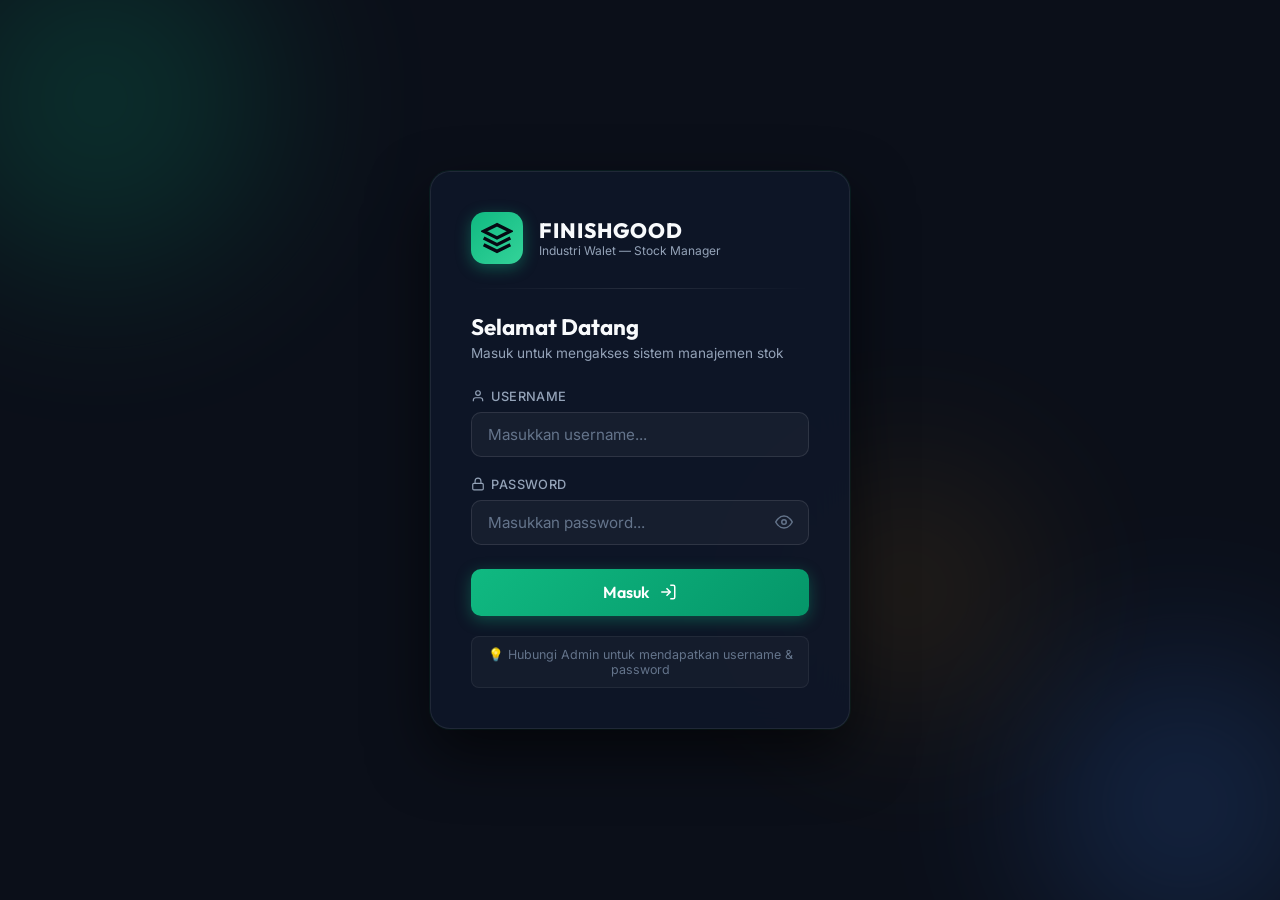
==== commit c954df3d: "Add files via upload" ====
--- a/index.html
+++ b/index.html
@@ -1,426 +1,875 @@
-<!DOCTYPE html>
-<html lang="id">
-<head>
-  <meta charset="UTF-8">
-  <meta name="viewport" content="width=device-width, initial-scale=1.0">
-  <title>Walet Finishgood Stock Manager</title>
-  <link rel="stylesheet" href="style.css">
-</head>
-<body>
-
-  <div class="app-container">
-    
-    <!-- Sidebar Navigation -->
-    <aside class="sidebar">
-      <div class="logo-container">
-        <div class="logo-icon">
-          <svg viewBox="0 0 24 24" width="24" height="24" stroke="#060913" stroke-width="2.5" fill="none"><path d="M12 2L2 7l10 5 10-5-10-5zM2 17l10 5 10-5M2 12l10 5 10-5"></path></svg>
-        </div>
-        <div>
-          <span class="logo-text">FINISHGOOD</span>
-          <span class="logo-subtext">Industri Walet</span>
-        </div>
-      </div>
-
-      <ul class="nav-menu">
-        <li class="nav-item active" data-tab="tab-pivot">
-          <svg viewBox="0 0 24 24" fill="none" stroke="currentColor" stroke-width="2"><rect x="3" y="3" width="7" height="9" rx="1"></rect><rect x="14" y="3" width="7" height="5" rx="1"></rect><rect x="3" y="14" width="7" height="5" rx="1"></rect><rect x="14" y="10" width="7" height="9" rx="1"></rect></svg>
-          Ringkasan Pivot
-        </li>
-        <li class="nav-item" data-tab="tab-board">
-          <svg viewBox="0 0 24 24" fill="none" stroke="currentColor" stroke-width="2"><path d="M21 16V8a2 2 0 0 0-1-1.73l-7-4a2 2 0 0 0-2 0l-7 4A2 2 0 0 0 3 8v8a2 2 0 0 0 1 1.73l7 4a2 2 0 0 0 2 0l7-4a2 2 0 0 0 1-1.73z"></path><polyline points="3.27 6.96 12 12.01 20.73 6.96"></polyline><polyline points="12 22.08 12 12"></polyline></svg>
-          Papan Stok (Kanban)
-        </li>
-        <li class="nav-item" data-tab="tab-matcher">
-          <svg viewBox="0 0 24 24" fill="none" stroke="currentColor" stroke-width="2"><path d="M17 21v-2a4 4 0 0 0-4-4H5a4 4 0 0 0-4 4v2"></path><circle cx="9" cy="7" r="4"></circle><path d="M23 21v-2a4 4 0 0 0-3-3.87"></path><path d="M16 3.13a4 4 0 0 1 0 7.75"></path></svg>
-          Penyatuan Outspek
-        </li>
-      </ul>
-
-      <div class="sidebar-actions">
-        <button class="btn btn-primary" id="btn-add-item">
-          <svg viewBox="0 0 24 24" width="18" height="18" stroke="currentColor" stroke-width="2" fill="none"><line x1="12" y1="5" x2="12" y2="19"></line><line x1="5" y1="12" x2="19" y2="12"></line></svg>
-          Input Lot Baru
-        </button>
-        <button class="btn btn-secondary" onclick="triggerImport()">
-          <svg viewBox="0 0 24 24" width="18" height="18" stroke="currentColor" stroke-width="2" fill="none"><path d="M21 15v4a2 2 0 0 1-2 2H5a2 2 0 0 1-2-2v-4"></path><polyline points="14 10 12 12 10 10"></polyline><polyline points="12 12 12 21"></polyline></svg>
-          Impor JSON
-        </button>
-        <input type="file" id="import-file-input" style="display: none;" accept=".json" onchange="importJSON(event)">
-        <button class="btn btn-secondary" onclick="exportJSON()">
-          <svg viewBox="0 0 24 24" width="18" height="18" stroke="currentColor" stroke-width="2" fill="none"><path d="M21 15v4a2 2 0 0 1-2 2H5a2 2 0 0 1-2-2v-4"></path><polyline points="17 8 12 3 7 8"></polyline><line x1="12" y1="3" x2="12" y2="15"></line></svg>
-          Ekspor JSON
-        </button>
-        <button class="btn btn-secondary" onclick="exportCSV()">
-          <svg viewBox="0 0 24 24" width="18" height="18" stroke="currentColor" stroke-width="2" fill="none"><path d="M14 2H6a2 2 0 0 0-2 2v16a2 2 0 0 0 2 2h12a2 2 0 0 0 2-2V8z"></path><polyline points="14 2 14 8 20 8"></polyline><line x1="12" y1="19" x2="12" y2="19"></line><line x1="12" y1="13" x2="12" y2="13"></line><line x1="6" y1="19" x2="6" y2="19"></line><line x1="6" y1="13" x2="6" y2="13"></line></svg>
-          Ekspor CSV (Excel)
-        </button>
-      </div>
-    </aside>
-
-    <!-- Main Content Panel -->
-    <main class="main-content">
-      
-      <!-- Top Title Header -->
-      <header class="header">
-        <div>
-          <h1 class="header-title">Stok Global Finishgood</h1>
-          <p class="header-subtitle">Pantau, pindahkan, dan satukan warna outspek ke stok packing secara menyeluruh.</p>
-        </div>
-      </header>
-
-      <!-- Key Dashboard Metrics -->
-      <section class="stats-grid">
-        <div class="stat-card tidak-po">
-          <span class="stat-label">Tidak PO</span>
-          <span class="stat-value" id="stat-tidak-po">0 <span class="stat-unit">g</span></span>
-          <span class="stat-desc">Menunggu PO masuk</span>
-        </div>
-        <div class="stat-card po-terbaru">
-          <span class="stat-label">PO Terbaru</span>
-          <span class="stat-value" id="stat-po-terbaru">0 <span class="stat-unit">g</span></span>
-          <span class="stat-desc">Daftar PO aktif terbaru</span>
-        </div>
-        <div class="stat-card outspek">
-          <span class="stat-label">Outspek</span>
-          <span class="stat-value" id="stat-outspek">0 <span class="stat-unit">g</span></span>
-          <span class="stat-desc">Barang tidak sesuai ketentuan</span>
-        </div>
-        <div class="stat-card stok-packing">
-          <span class="stat-label">Stok Packing</span>
-          <span class="stat-value" id="stat-stok-packing">0 <span class="stat-unit">g</span></span>
-          <span class="stat-desc">Stok siap kirim</span>
-        </div>
-      </section>
-
-      <!-- TAB 1: Pivot Tables (Excel View Equivalent) -->
-      <section class="tab-panel active" id="tab-pivot">
-        <div class="pivot-grid">
-          
-          <!-- Tidak PO Table Card -->
-          <div class="card pivot-full">
-            <div class="card-header">
-              <h2 class="card-title">
-                <span class="badge badge-tidak-po">Tidak PO</span>
-                Tabel Stok Per Customer
-              </h2>
-            </div>
-            <div class="table-container">
-              <table>
-                <thead>
-                  <tr>
-                    <th>Customer</th>
-                    <th>Warna PT</th>
-                    <th>Warna PB</th>
-                    <th>Warna PK</th>
-                    <th>Warna ABU</th>
-                    <th>Warna SEMU</th>
-                    <th>Warna PCS</th>
-                    <th>Warna BELANG</th>
-                    <th>Total</th>
-                  </tr>
-                </thead>
-                <tbody id="tidak-po-table-body">
-                  <!-- Dinamis -->
-                </tbody>
-                <tfoot>
-                  <tr class="row-total">
-                    <td>TOTAL</td>
-                    <td id="tidak-po-total-pt">0</td>
-                    <td id="tidak-po-total-pb">0</td>
-                    <td id="tidak-po-total-pk">0</td>
-                    <td id="tidak-po-total-abu">0</td>
-                    <td id="tidak-po-total-semu">0</td>
-                    <td id="tidak-po-total-pcs">0</td>
-                    <td id="tidak-po-total-belang">0</td>
-                    <td id="tidak-po-total-sum">0 g</td>
-                  </tr>
-                </tfoot>
-              </table>
-            </div>
-          </div>
-
-          <!-- PO Terbaru Table Card -->
-          <div class="card pivot-full">
-            <div class="card-header">
-              <h2 class="card-title">
-                <span class="badge badge-po-terbaru">PO Terbaru</span>
-                Tabel Stok Per Customer
-              </h2>
-            </div>
-            <div class="table-container">
-              <table>
-                <thead>
-                  <tr>
-                    <th>Customer</th>
-                    <th>Warna PT</th>
-                    <th>Warna PB</th>
-                    <th>Warna PK</th>
-                    <th>Warna ABU</th>
-                    <th>Warna SEMU</th>
-                    <th>Warna PCS</th>
-                    <th>Warna BELANG</th>
-                    <th>Total</th>
-                  </tr>
-                </thead>
-                <tbody id="po-terbaru-table-body">
-                  <!-- Dinamis -->
-                </tbody>
-                <tfoot>
-                  <tr class="row-total">
-                    <td>TOTAL</td>
-                    <td id="po-terbaru-total-pt">0</td>
-                    <td id="po-terbaru-total-pb">0</td>
-                    <td id="po-terbaru-total-pk">0</td>
-                    <td id="po-terbaru-total-abu">0</td>
-                    <td id="po-terbaru-total-semu">0</td>
-                    <td id="po-terbaru-total-pcs">0</td>
-                    <td id="po-terbaru-total-belang">0</td>
-                    <td id="po-terbaru-total-sum">0 g</td>
-                  </tr>
-                </tfoot>
-              </table>
-            </div>
-          </div>
-
-          <!-- Outspek Table Card -->
-          <div class="card pivot-full">
-            <div class="card-header">
-              <h2 class="card-title">
-                <span class="badge badge-outspek">Outspek</span>
-                Tabel Stok Per Customer & Warna
-              </h2>
-            </div>
-            <div class="table-container">
-              <table>
-                <thead>
-                  <tr>
-                    <th>Customer</th>
-                    <th>Warna PT</th>
-                    <th>Warna PB</th>
-                    <th>Warna PK</th>
-                    <th>Warna ABU</th>
-                    <th>Warna SEMU</th>
-                    <th>Warna PCS</th>
-                    <th>Warna BELANG</th>
-                    <th>Total</th>
-                  </tr>
-                </thead>
-                <tbody id="outspek-table-body">
-                  <!-- Dinamis -->
-                </tbody>
-                <tfoot>
-                  <tr class="row-total">
-                    <td>TOTAL</td>
-                    <td id="outspek-total-pt">0</td>
-                    <td id="outspek-total-pb">0</td>
-                    <td id="outspek-total-pk">0</td>
-                    <td id="outspek-total-abu">0</td>
-                    <td id="outspek-total-semu">0</td>
-                    <td id="outspek-total-pcs">0</td>
-                    <td id="outspek-total-belang">0</td>
-                    <td id="outspek-total-sum">0 g</td>
-                  </tr>
-                </tfoot>
-              </table>
-            </div>
-          </div>
-
-          <!-- Stok Packing Table Card -->
-          <div class="card pivot-full">
-            <div class="card-header">
-              <h2 class="card-title">
-                <span class="badge badge-stok-packing">Stok Packing</span>
-                Tabel Stok Per Customer & Warna
-              </h2>
-            </div>
-            <div class="table-container">
-              <table>
-                <thead>
-                  <tr>
-                    <th>Customer</th>
-                    <th>Warna PT</th>
-                    <th>Warna PB</th>
-                    <th>Warna PK</th>
-                    <th>Warna ABU</th>
-                    <th>Warna SEMU</th>
-                    <th>Warna PCS</th>
-                    <th>Warna BELANG</th>
-                    <th>Total</th>
-                  </tr>
-                </thead>
-                <tbody id="stok-packing-table-body">
-                  <!-- Dinamis -->
-                </tbody>
-                <tfoot>
-                  <tr class="row-grand-total">
-                    <td>TOTAL AKHIR (Siap Kirim)</td>
-                    <td id="stok-packing-total-pt">0</td>
-                    <td id="stok-packing-total-pb">0</td>
-                    <td id="stok-packing-total-pk">0</td>
-                    <td id="stok-packing-total-abu">0</td>
-                    <td id="stok-packing-total-semu">0</td>
-                    <td id="stok-packing-total-pcs">0</td>
-                    <td id="stok-packing-total-belang">0</td>
-                    <td id="stok-packing-total-sum">0 g</td>
-                  </tr>
-                </tfoot>
-              </table>
-            </div>
-          </div>
-
-        </div>
-      </section>
-
-      <!-- TAB 2: Kanban Board View -->
-      <section class="tab-panel" id="tab-board">
-        <div class="board-columns">
-          <div class="board-column">
-            <div class="column-header">
-              <h2 class="column-title">
-                <span class="badge badge-tidak-po">Tidak PO</span>
-              </h2>
-              <span class="column-count" id="count-tidak-po">0</span>
-            </div>
-            <div class="cards-container" id="board-tidak-po" data-status="tidak-po">
-              <!-- Cards akan ditambahkan dinamis -->
-            </div>
-          </div>
-
-          <div class="board-column">
-            <div class="column-header">
-              <h2 class="column-title">
-                <span class="badge badge-po-terbaru">PO Terbaru</span>
-              </h2>
-              <span class="column-count" id="count-po-terbaru">0</span>
-            </div>
-            <div class="cards-container" id="board-po-terbaru" data-status="po-terbaru">
-              <!-- Cards akan ditambahkan dinamis -->
-            </div>
-          </div>
-
-          <div class="board-column">
-            <div class="column-header">
-              <h2 class="column-title">
-                <span class="badge badge-outspek">Outspek</span>
-              </h2>
-              <span class="column-count" id="count-outspek">0</span>
-            </div>
-            <div class="cards-container" id="board-outspek" data-status="outspek">
-              <!-- Cards akan ditambahkan dinamis -->
-            </div>
-          </div>
-
-          <div class="board-column">
-            <div class="column-header">
-              <h2 class="column-title">
-                <span class="badge badge-stok-packing">Stok Packing</span>
-              </h2>
-              <span class="column-count" id="count-stok-packing">0</span>
-            </div>
-            <div class="cards-container" id="board-stok-packing" data-status="stok-packing">
-              <!-- Cards akan ditambahkan dinamis -->
-            </div>
-          </div>
-        </div>
-      </section>
-
-      <!-- TAB 3: Outspek Matcher -->
-      <section class="tab-panel" id="tab-matcher">
-        <div class="matcher-container">
-          <div class="outspek-list-section">
-            <h2 style="font-size: 1.2rem; font-weight: 600; margin-bottom: 1rem;">Pilih Outspek untuk Dipindahkan</h2>
-            <div id="outspek-matcher-list">
-              <!-- List warna outspek akan ditambahkan dinamis -->
-            </div>
-          </div>
-
-          <div class="merge-box">
-            <h3 class="merge-box-title">
-              <svg viewBox="0 0 24 24" width="18" height="18" fill="none" stroke="currentColor" stroke-width="2"><path d="M12 5v14M5 12h14"></path></svg>
-              Satukan ke Stok Packing
-            </h3>
-            <div class="selected-items-list" id="selected-items-list">
-              <div style="text-align: center; color: var(--color-text-muted);">Pilih item dari list</div>
-            </div>
-            <div class="merge-summary">
-              <div class="summary-row">
-                <span>Total Item:</span>
-                <span id="merge-total-items">0</span>
-              </div>
-              <div class="summary-row" style="font-size: 1.1rem; font-weight: 700; color: var(--primary);">
-                <span>Total Berat:</span>
-                <span id="merge-total-weight">0 g</span>
-              </div>
-            </div>
-            <button class="btn btn-primary" style="width: 100%; margin-top: 1rem;" onclick="confirmMerge()">
-              <svg viewBox="0 0 24 24" width="18" height="18" fill="none" stroke="currentColor" stroke-width="2"><path d="M22 11.08V12a10 10 0 1 1-5.93-9.14"></path><polyline points="22 4 12 14.01 9 11.01"></polyline></svg>
-              Lanjutkan Penyatuan
-            </button>
-          </div>
-        </div>
-      </section>
-
-    </main>
-
-    <!-- ========== HISTORY PANEL ========== -->
-    <div class="history-overlay" id="history-overlay"></div>
-    
-    <div class="history-panel" id="history-panel">
-      <div class="history-header">
-        <h2 class="history-title">
-          <svg viewBox="0 0 24 24" width="20" height="20" fill="none" stroke="currentColor" stroke-width="2"><circle cx="12" cy="12" r="10"></circle><polyline points="12 6 12 12 16 14"></polyline></svg>
-          Riwayat Perpindahan
-        </h2>
-        <button class="history-close-btn" onclick="toggleHistoryPanel()">&times;</button>
-      </div>
-
-      <div class="history-controls">
-        <button class="history-control-btn" onclick="filterHistoryByAction('split')">Split</button>
-        <button class="history-control-btn" onclick="filterHistoryByAction('move')">Pindah</button>
-        <button class="history-control-btn" onclick="filterHistoryByAction('transfer')">Transfer</button>
-        <button class="history-control-btn" onclick="showRecentHistory()">Terbaru</button>
-        <button class="history-control-btn" onclick="exportHistoryAsCSV()">Export CSV</button>
-        <button class="history-control-btn" onclick="clearHistoryLog()" style="color: #f87171;">Hapus</button>
-      </div>
-
-      <div class="history-search-container">
-        <input 
-          type="text" 
-          class="history-search-input" 
-          id="history-search-input" 
-          placeholder="Cari item, pelanggan, atau deskripsi..."
-          onkeyup="searchHistory(event)"
-        >
-      </div>
-
-      <div class="history-content" id="history-content">
-        <div class="history-empty">
-          <svg viewBox="0 0 24 24" fill="none" stroke="currentColor" stroke-width="2">
-            <path d="M12 2C6.48 2 2 6.48 2 12s4.48 10 10 10 10-4.48 10-10S17.52 2 12 2z"></path>
-            <polyline points="12 6 12 12 16 14"></polyline>
-          </svg>
-          <p>Belum ada riwayat perpindahan</p>
-          <p style="font-size: 0.75rem; color: var(--color-text-muted); margin-top: 0.5rem;">
-            Mulai pindahkan atau split item untuk mencatat riwayat
-          </p>
-        </div>
-      </div>
-    </div>
-
-    <!-- History Toggle Button -->
-    <button class="history-toggle-btn" id="history-toggle-btn" onclick="toggleHistoryPanel()">
-      <svg viewBox="0 0 24 24" width="24" height="24" fill="none" stroke="currentColor" stroke-width="2">
-        <circle cx="12" cy="12" r="10"></circle>
-        <polyline points="12 6 12 12 16 14"></polyline>
-      </svg>
-    </button>
-
-  </div>
-
-  <!-- Scripts -->
-  <script src="js/modules/history-logger.js"></script>
-  <script src="app.js"></script>
-
-</body>
+<!DOCTYPE html>
+<html lang="id">
+<head>
+  <meta charset="UTF-8">
+  <meta name="viewport" content="width=device-width, initial-scale=1.0">
+  <title>Walet Finishgood Stock Manager</title>
+  <link rel="stylesheet" href="style.css">
+</head>
+<body>
+
+  <!-- ====================================================
+       HALAMAN LOGIN OVERLAY
+       Tampil di atas segalanya saat belum login
+  ===================================================== -->
+  <div id="login-overlay" class="login-overlay">
+    <div class="login-bg-effects">
+      <div class="login-orb orb-1"></div>
+      <div class="login-orb orb-2"></div>
+      <div class="login-orb orb-3"></div>
+    </div>
+
+    <div class="login-card" id="login-card">
+      <!-- Logo & Brand -->
+      <div class="login-brand">
+        <div class="login-logo">
+          <svg viewBox="0 0 24 24" width="32" height="32" stroke="#060913" stroke-width="2.5" fill="none">
+            <path d="M12 2L2 7l10 5 10-5-10-5zM2 17l10 5 10-5M2 12l10 5 10-5"/>
+          </svg>
+        </div>
+        <div class="login-brand-text">
+          <span class="login-brand-name">FINISHGOOD</span>
+          <span class="login-brand-sub">Industri Walet — Stock Manager</span>
+        </div>
+      </div>
+
+      <div class="login-divider"></div>
+
+      <h2 class="login-title">Selamat Datang</h2>
+      <p class="login-subtitle">Masuk untuk mengakses sistem manajemen stok</p>
+
+      <!-- Form Login -->
+      <form id="login-form" class="login-form" autocomplete="off">
+        <div class="login-field">
+          <label for="login-username" class="login-label">
+            <svg viewBox="0 0 24 24" width="14" height="14" stroke="currentColor" stroke-width="2" fill="none">
+              <path d="M20 21v-2a4 4 0 0 0-4-4H8a4 4 0 0 0-4 4v2"/>
+              <circle cx="12" cy="7" r="4"/>
+            </svg>
+            Username
+          </label>
+          <input
+            type="text"
+            id="login-username"
+            class="login-input"
+            placeholder="Masukkan username..."
+            autocomplete="username"
+            spellcheck="false"
+          />
+        </div>
+
+        <div class="login-field">
+          <label for="login-password" class="login-label">
+            <svg viewBox="0 0 24 24" width="14" height="14" stroke="currentColor" stroke-width="2" fill="none">
+              <rect x="3" y="11" width="18" height="11" rx="2" ry="2"/>
+              <path d="M7 11V7a5 5 0 0 1 10 0v4"/>
+            </svg>
+            Password
+          </label>
+          <div class="login-input-wrap">
+            <input
+              type="password"
+              id="login-password"
+              class="login-input"
+              placeholder="Masukkan password..."
+              autocomplete="current-password"
+            />
+            <button type="button" id="toggle-password" class="toggle-pw-btn" title="Tampilkan/sembunyikan password">
+              <svg id="eye-icon" viewBox="0 0 24 24" width="18" height="18" stroke="currentColor" stroke-width="2" fill="none">
+                <path d="M1 12s4-8 11-8 11 8 11 8-4 8-11 8-11-8-11-8z"/>
+                <circle cx="12" cy="12" r="3"/>
+              </svg>
+            </button>
+          </div>
+        </div>
+
+        <!-- Error Message -->
+        <div id="login-error" class="login-error" style="display:none;">
+          <svg viewBox="0 0 24 24" width="14" height="14" stroke="currentColor" stroke-width="2" fill="none">
+            <circle cx="12" cy="12" r="10"/>
+            <line x1="12" y1="8" x2="12" y2="12"/>
+            <line x1="12" y1="16" x2="12.01" y2="16"/>
+          </svg>
+          <span id="login-error-text">Username atau password salah.</span>
+        </div>
+
+        <button type="submit" id="login-btn" class="login-btn">
+          <span>Masuk</span>
+          <svg viewBox="0 0 24 24" width="18" height="18" stroke="currentColor" stroke-width="2" fill="none">
+            <path d="M15 3h4a2 2 0 0 1 2 2v14a2 2 0 0 1-2 2h-4"/>
+            <polyline points="10 17 15 12 10 7"/>
+            <line x1="15" y1="12" x2="3" y2="12"/>
+          </svg>
+        </button>
+      </form>
+
+      <!-- Info akun demo -->
+      <div class="login-hint">
+        <span>💡 Hubungi Admin untuk mendapatkan username &amp; password</span>
+      </div>
+    </div>
+  </div>
+
+  <!-- APP UTAMA (disembunyikan sampai login) -->
+  <div id="app-container" class="app-container" style="display:none;">
+    
+    <!-- Sidebar Navigation -->
+    <aside class="sidebar">
+      <div class="logo-container">
+        <div class="logo-icon">
+          <svg viewBox="0 0 24 24" width="24" height="24" stroke="#060913" stroke-width="2.5" fill="none"><path d="M12 2L2 7l10 5 10-5-10-5zM2 17l10 5 10-5M2 12l10 5 10-5"></path></svg>
+        </div>
+        <div>
+          <span class="logo-text">FINISHGOOD</span>
+          <span class="logo-subtext">Industri Walet</span>
+        </div>
+      </div>
+
+      <ul class="nav-menu">
+        <li class="nav-item active" data-tab="tab-pivot">
+          <svg viewBox="0 0 24 24" fill="none" stroke="currentColor" stroke-width="2"><rect x="3" y="3" width="7" height="9" rx="1"></rect><rect x="14" y="3" width="7" height="5" rx="1"></rect><rect x="14" y="12" width="7" height="9" rx="1"></rect><rect x="3" y="16" width="7" height="5" rx="1"></rect></svg>
+          Ringkasan Pivot
+        </li>
+        <li class="nav-item" data-tab="tab-board">
+          <svg viewBox="0 0 24 24" fill="none" stroke="currentColor" stroke-width="2"><path d="M21 16V8a2 2 0 0 0-1-1.73l-7-4a2 2 0 0 0-2 0l-7 4A2 2 0 0 0 3 8v8a2 2 0 0 0 1 1.73l7 4a2 2 0 0 0 2 0l7-4A2 2 0 0 0 21 16z"></path><polyline points="3.27 6.96 12 12.01 20.73 6.96"></polyline><line x1="12" y1="22.08" x2="12" y2="12"></line></svg>
+          Papan Stok (Kanban)
+        </li>
+        <li class="nav-item" data-tab="tab-matcher">
+          <svg viewBox="0 0 24 24" fill="none" stroke="currentColor" stroke-width="2"><path d="M17 21v-2a4 4 0 0 0-4-4H5a4 4 0 0 0-4 4v2"></path><circle cx="9" cy="7" r="4"></circle><path d="M23 21v-2a4 4 0 0 0-3-3.87"></path><path d="M16 3.13a4 4 0 0 1 0 7.75"></path></svg>
+          Penyatuan Outspek
+        </li>
+      </ul>
+
+      <div class="sidebar-actions">
+        <button class="btn btn-primary" id="btn-add-item">
+          <svg viewBox="0 0 24 24" width="18" height="18" stroke="currentColor" stroke-width="2" fill="none"><line x1="12" y1="5" x2="12" y2="19"></line><line x1="5" y1="12" x2="19" y2="12"></line></svg>
+          Input Lot Baru
+        </button>
+        <button class="btn btn-secondary" onclick="triggerImport()">
+          <svg viewBox="0 0 24 24" width="18" height="18" stroke="currentColor" stroke-width="2" fill="none"><path d="M21 15v4a2 2 0 0 1-2 2H5a2 2 0 0 1-2-2v-4"></path><polyline points="14 10 12 12 10 10"></polyline><line x1="12" y1="12" x2="12" y2="3"></line></svg>
+          Impor JSON
+        </button>
+        <input type="file" id="import-file-input" style="display: none;" accept=".json" onchange="importJSON(event)">
+        <button class="btn btn-secondary" onclick="exportJSON()">
+          <svg viewBox="0 0 24 24" width="18" height="18" stroke="currentColor" stroke-width="2" fill="none"><path d="M21 15v4a2 2 0 0 1-2 2H5a2 2 0 0 1-2-2v-4"></path><polyline points="17 8 12 3 7 8"></polyline><line x1="12" y1="3" x2="12" y2="15"></line></svg>
+          Ekspor JSON
+        </button>
+        <button class="btn btn-secondary" onclick="exportCSV()">
+          <svg viewBox="0 0 24 24" width="18" height="18" stroke="currentColor" stroke-width="2" fill="none"><path d="M14 2H6a2 2 0 0 0-2 2v16a2 2 0 0 0 2 2h12a2 2 0 0 0 2-2V8z"></path><polyline points="14 2 14 8 20 8"></polyline><line x1="16" y1="13" x2="8" y2="13"></line><line x1="16" y1="17" x2="8" y2="17"></line><polyline points="10 9 9 9 8 9"></polyline></svg>
+          Ekspor CSV (Excel)
+        </button>
+      </div>
+
+      <!-- User Info & Logout (di bagian bawah sidebar) -->
+      <div class="sidebar-user-info">
+        <div class="user-avatar-wrap">
+          <div class="user-avatar" id="user-avatar">A</div>
+          <div class="user-details">
+            <span class="user-name" id="user-name">Administrator</span>
+            <span class="user-role-badge role-admin" id="user-role-badge">Admin</span>
+          </div>
+        </div>
+        <button class="btn-logout" onclick="logout()" title="Keluar dari aplikasi">
+          <svg viewBox="0 0 24 24" width="16" height="16" stroke="currentColor" stroke-width="2" fill="none">
+            <path d="M9 21H5a2 2 0 0 1-2-2V5a2 2 0 0 1 2-2h4"/>
+            <polyline points="16 17 21 12 16 7"/>
+            <line x1="21" y1="12" x2="9" y2="12"/>
+          </svg>
+        </button>
+      </div>
+    </aside>
+
+    <!-- Main Content Panel -->
+    <main class="main-content">
+      
+      <!-- Top Title Header -->
+      <header class="header">
+        <div>
+          <h1 class="header-title">Stok Global Finishgood</h1>
+          <p class="header-subtitle">Pantau, pindahkan, dan satukan warna outspek ke stok packing secara menyeluruh.</p>
+        </div>
+      </header>
+
+      <!-- Key Dashboard Metrics -->
+      <section class="stats-grid">
+        <div class="stat-card tidak-po">
+          <span class="stat-label">Tidak PO</span>
+          <span class="stat-value" id="stat-tidak-po">0 <span class="stat-unit">g</span></span>
+          <span class="stat-desc">Menunggu PO masuk</span>
+        </div>
+        <div class="stat-card po-terbaru">
+          <span class="stat-label">PO Terbaru</span>
+          <span class="stat-value" id="stat-po-terbaru">0 <span class="stat-unit">g</span></span>
+          <span class="stat-desc">Daftar PO aktif terbaru</span>
+        </div>
+        <div class="stat-card outspek">
+          <span class="stat-label">Outspek</span>
+          <span class="stat-value" id="stat-outspek">0 <span class="stat-unit">g</span></span>
+          <span class="stat-desc">Barang tidak sesuai ketentuan</span>
+        </div>
+        <div class="stat-card stok-packing">
+          <span class="stat-label">Stok Packing</span>
+          <span class="stat-value" id="stat-stok-packing">0 <span class="stat-unit">g</span></span>
+          <span class="stat-desc">Stok siap kirim</span>
+        </div>
+      </section>
+
+      <!-- TAB 1: Pivot Tables (Excel View Equivalent) -->
+      <section class="tab-panel active" id="tab-pivot">
+        <div class="pivot-grid">
+          
+          <!-- Tidak PO Table Card -->
+          <div class="card">
+            <div class="card-header">
+              <span class="card-title">
+                <span class="color-dot" style="background-color: var(--color-tidak-po);"></span>
+                TIDAK PO
+              </span>
+              <span class="badge badge-tidak-po">Menunggu PO</span>
+            </div>
+            <div class="table-container">
+              <table>
+                <thead>
+                  <tr>
+                    <th>Customer</th>
+                    <th>Asal Barang</th>
+                    <th>Berat</th>
+                  </tr>
+                </thead>
+                <tbody id="tidak-po-table-body">
+                  <!-- Generated dynamically -->
+                </tbody>
+              </table>
+            </div>
+          </div>
+
+          <!-- PO Terbaru Table Card -->
+          <div class="card">
+            <div class="card-header">
+              <span class="card-title">
+                <span class="color-dot" style="background-color: var(--color-po-terbaru);"></span>
+                PO TERBARU
+              </span>
+              <span class="badge badge-po-terbaru">PO Aktif</span>
+            </div>
+            <div class="table-container">
+              <table>
+                <thead>
+                  <tr>
+                    <th>Customer</th>
+                    <th>Asal Barang</th>
+                    <th>Berat</th>
+                  </tr>
+                </thead>
+                <tbody id="po-terbaru-table-body">
+                  <!-- Generated dynamically -->
+                </tbody>
+              </table>
+            </div>
+          </div>
+
+          <!-- Stok Packing Table Card -->
+          <div class="card">
+            <div class="card-header">
+              <span class="card-title">
+                <span class="color-dot" style="background-color: var(--color-stok-packing);"></span>
+                STOK PACKING
+              </span>
+              <span class="badge badge-stok-packing">Siap Kirim</span>
+            </div>
+            <div class="table-container">
+              <table>
+                <thead>
+                  <tr>
+                    <th>Customer</th>
+                    <th>Nama Barang</th>
+                    <th>Berat</th>
+                  </tr>
+                </thead>
+                <tbody id="stok-packing-table-body">
+                  <!-- Generated dynamically -->
+                </tbody>
+              </table>
+            </div>
+          </div>
+
+          <!-- Outspek Matrix Table Card (Span full width) -->
+          <div class="card pivot-full">
+            <div class="card-header">
+              <span class="card-title">
+                <span class="color-dot" style="background-color: var(--color-outspek);"></span>
+                OUTSPEK (Rincian Warna)
+              </span>
+              <span class="badge badge-outspek">Tidak Sesuai Ketentuan</span>
+            </div>
+            <div class="table-container">
+              <table>
+                <thead>
+                  <tr>
+                    <th>Customer</th>
+                    <th>Asal Barang</th>
+                    <th>PT</th>
+                    <th>PB</th>
+                    <th>PK</th>
+                    <th>ABU</th>
+                    <th>SEMU</th>
+                    <th>PCS</th>
+                    <th>BELANG</th>
+                    <th>Total</th>
+                  </tr>
+                </thead>
+                <tbody id="outspek-table-body">
+                  <!-- Generated dynamically -->
+                </tbody>
+              </table>
+            </div>
+          </div>
+
+        </div>
+      </section>
+
+      <!-- TAB 2: Board View (Kanban & Drag-n-Drop) -->
+      <section class="tab-panel" id="tab-board">
+        <div class="board-columns">
+          
+          <!-- Column 1: Tidak PO -->
+          <div class="board-column">
+            <div class="column-header">
+              <span class="column-title">
+                <span class="color-dot" style="background-color: var(--color-tidak-po);"></span>
+                Tidak PO
+              </span>
+              <div style="display: flex; align-items: center; gap: 0.35rem;">
+                <button class="card-btn" onclick="toggleColumnSearch('tidak-po')" title="Cari di kolom ini" style="padding: 0.25rem;">
+                  <svg viewBox="0 0 24 24" width="14" height="14" stroke="currentColor" stroke-width="2" fill="none"><circle cx="11" cy="11" r="8"></circle><line x1="21" y1="21" x2="16.65" y2="16.65"></line></svg>
+                </button>
+                <span class="column-count" id="count-tidak-po">0</span>
+              </div>
+            </div>
+            <div class="column-search-container" id="search-container-tidak-po" style="display: none; padding: 0.5rem 1rem; border-bottom: 1px solid var(--border-glass);">
+              <input type="text" class="column-search-input" id="search-input-tidak-po" placeholder="Cari Asal / Berat..." oninput="handleColumnSearch('TIDAK_PO', this.value)" style="width: 100%; background: rgba(15, 23, 42, 0.5); border: 1px solid var(--border-glass); padding: 0.4rem 0.75rem; border-radius: 8px; color: var(--color-text-primary); font-size: 0.8rem; outline: none;">
+            </div>
+            <div class="cards-container" id="col-tidak-po"></div>
+          </div>
+
+          <!-- Column 2: PO Terbaru -->
+          <div class="board-column">
+            <div class="column-header">
+              <span class="column-title">
+                <span class="color-dot" style="background-color: var(--color-po-terbaru);"></span>
+                PO Terbaru
+              </span>
+              <div style="display: flex; align-items: center; gap: 0.35rem;">
+                <button class="card-btn" onclick="toggleColumnSearch('po-terbaru')" title="Cari di kolom ini" style="padding: 0.25rem;">
+                  <svg viewBox="0 0 24 24" width="14" height="14" stroke="currentColor" stroke-width="2" fill="none"><circle cx="11" cy="11" r="8"></circle><line x1="21" y1="21" x2="16.65" y2="16.65"></line></svg>
+                </button>
+                <span class="column-count" id="count-po-terbaru">0</span>
+              </div>
+            </div>
+            <div class="column-search-container" id="search-container-po-terbaru" style="display: none; padding: 0.5rem 1rem; border-bottom: 1px solid var(--border-glass);">
+              <input type="text" class="column-search-input" id="search-input-po-terbaru" placeholder="Cari Asal / Berat..." oninput="handleColumnSearch('PO_TERBARU', this.value)" style="width: 100%; background: rgba(15, 23, 42, 0.5); border: 1px solid var(--border-glass); padding: 0.4rem 0.75rem; border-radius: 8px; color: var(--color-text-primary); font-size: 0.8rem; outline: none;">
+            </div>
+            <div class="cards-container" id="col-po-terbaru"></div>
+          </div>
+
+          <!-- Column 3: Outspek -->
+          <div class="board-column">
+            <div class="column-header">
+              <span class="column-title">
+                <span class="color-dot" style="background-color: var(--color-outspek);"></span>
+                Outspek
+              </span>
+              <div style="display: flex; align-items: center; gap: 0.35rem;">
+                <button class="card-btn" onclick="toggleColumnSearch('outspek')" title="Cari di kolom ini" style="padding: 0.25rem;">
+                  <svg viewBox="0 0 24 24" width="14" height="14" stroke="currentColor" stroke-width="2" fill="none"><circle cx="11" cy="11" r="8"></circle><line x1="21" y1="21" x2="16.65" y2="16.65"></line></svg>
+                </button>
+                <span class="column-count" id="count-outspek">0</span>
+              </div>
+            </div>
+            <div class="column-search-container" id="search-container-outspek" style="display: none; padding: 0.5rem 1rem; border-bottom: 1px solid var(--border-glass);">
+              <input type="text" class="column-search-input" id="search-input-outspek" placeholder="Cari Asal / Berat..." oninput="handleColumnSearch('OUTSPEK', this.value)" style="width: 100%; background: rgba(15, 23, 42, 0.5); border: 1px solid var(--border-glass); padding: 0.4rem 0.75rem; border-radius: 8px; color: var(--color-text-primary); font-size: 0.8rem; outline: none;">
+            </div>
+            <div class="cards-container" id="col-outspek"></div>
+          </div>
+
+          <!-- Column 4: Stok Packing -->
+          <div class="board-column">
+            <div class="column-header">
+              <span class="column-title">
+                <span class="color-dot" style="background-color: var(--color-stok-packing);"></span>
+                Stok Packing
+              </span>
+              <div style="display: flex; align-items: center; gap: 0.35rem;">
+                <button class="card-btn" onclick="toggleColumnSearch('stok-packing')" title="Cari di kolom ini" style="padding: 0.25rem;">
+                  <svg viewBox="0 0 24 24" width="14" height="14" stroke="currentColor" stroke-width="2" fill="none"><circle cx="11" cy="11" r="8"></circle><line x1="21" y1="21" x2="16.65" y2="16.65"></line></svg>
+                </button>
+                <span class="column-count" id="count-stok-packing">0</span>
+              </div>
+            </div>
+            <div class="column-search-container" id="search-container-stok-packing" style="display: none; padding: 0.5rem 1rem; border-bottom: 1px solid var(--border-glass);">
+              <input type="text" class="column-search-input" id="search-input-stok-packing" placeholder="Cari Nama / Berat..." oninput="handleColumnSearch('STOK_PACKING', this.value)" style="width: 100%; background: rgba(15, 23, 42, 0.5); border: 1px solid var(--border-glass); padding: 0.4rem 0.75rem; border-radius: 8px; color: var(--color-text-primary); font-size: 0.8rem; outline: none;">
+            </div>
+            <div class="cards-container" id="col-stok-packing"></div>
+          </div>
+
+        </div>
+      </section>
+
+      <!-- TAB 3: Outspek Matcher & Merger -->
+      <section class="tab-panel" id="tab-matcher">
+        <div class="matcher-container">
+          
+          <!-- Left side: Outspek Color Lists -->
+          <div class="outspek-list-section">
+            <div class="card-header" style="margin-bottom: 0.5rem;">
+              <h2 class="card-title" style="font-size: 1.1rem;">Daftar Warna Barang Outspek</h2>
+            </div>
+            <div id="outspek-matcher-colors" style="display: flex; flex-direction: column; gap: 1.25rem;">
+              <!-- Generated dynamically by app.js -->
+            </div>
+          </div>
+
+          <!-- Right side: Consolidation & Merger Panel -->
+          <div>
+            <div class="merge-box">
+              <h3 class="merge-box-title">
+                <svg viewBox="0 0 24 24" width="20" height="20" stroke="var(--primary)" stroke-width="2" fill="none"><path d="M12 2v20M17 5H9.5a3.5 3.5 0 0 0 0 7h5a3.5 3.5 0 0 1 0 7H6"></path></svg>
+                Penyatuan Warna
+              </h3>
+              
+              <div class="info-banner">
+                <svg viewBox="0 0 24 24" fill="none" stroke="currentColor" stroke-width="2"><circle cx="12" cy="12" r="10"></circle><line x1="12" y1="16" x2="12" y2="12"></line><line x1="12" y1="8" x2="12.01" y2="8"></line></svg>
+                <span>Satukan warna outspek sejenis dari customer untuk dikonversi menjadi <strong>Stok Packing</strong> (siap kirim).</span>
+              </div>
+
+              <div style="display: flex; flex-direction: column; gap: 0.5rem;">
+                <span style="font-size: 0.8rem; color: var(--color-text-secondary); font-weight: 600; text-transform: uppercase;">Barang yang akan disatukan:</span>
+                <div class="selected-items-list" id="merge-selected-list">
+                  <!-- Dynamic selection list -->
+                </div>
+              </div>
+
+              <div class="merge-summary">
+                <div class="summary-row">
+                  <span>Total Berat Gabungan</span>
+                  <span class="summary-total-weight" id="merge-total-weight">0 g</span>
+                </div>
+                <!-- Dynamic 300g multiple packing alert -->
+                <div id="merge-packing-alert" style="display: none; margin-top: 0.5rem; background-color: rgba(16, 185, 129, 0.15); border: 1px solid rgba(16, 185, 129, 0.3); border-radius: 8px; padding: 0.75rem; color: #34d399; font-size: 0.8rem; align-items: center; gap: 0.5rem;">
+                  <svg viewBox="0 0 24 24" width="16" height="16" stroke="currentColor" stroke-width="2.5" fill="none" style="flex-shrink:0;"><path d="M22 11.08V12a10 10 0 1 1-5.93-9.14"></path><polyline points="22 4 12 14.01 9 11.01"></polyline></svg>
+                  <span id="merge-packing-alert-text">Saling melengkapi! Bisa dibuat 2 pack (@300g).</span>
+                </div>
+              </div>
+
+              <div class="merge-form-group">
+                <label for="merge-customer">Customer</label>
+                <input type="text" id="merge-customer" placeholder="AH-GN" readonly>
+              </div>
+
+              <div class="merge-form-group">
+                <label for="merge-nama-barang">Nama Barang Packing Akhir</label>
+                <input type="text" id="merge-nama-barang" placeholder="Contoh: S1, S2, K1">
+              </div>
+
+              <button class="btn btn-primary" id="btn-merge-action" style="width: 100%; margin-top: 0.5rem;" disabled>
+                Proses Satukan & Pindahkan ke Packing
+              </button>
+            </div>
+          </div>
+
+        </div>
+      </section>
+
+    </main>
+
+  </div>
+
+  <!-- Toast Notification Area -->
+  <div class="toast-container" id="toast-container"></div>
+
+  <!-- ================= MODALS ================= -->
+
+  <!-- 1. Add Item Modal -->
+  <div class="modal-overlay" id="add-modal">
+    <div class="modal">
+      <div class="modal-header">
+        <h3 class="modal-title">Input Lot Stok Baru</h3>
+        <button class="modal-close" onclick="closeModal('add-modal')">&times;</button>
+      </div>
+      <form id="add-form">
+        <div class="modal-body">
+          <div class="form-grid">
+            
+            <div class="form-group-full merge-form-group">
+              <label for="add-customer">Customer</label>
+              <input type="text" id="add-customer" placeholder="Contoh: AH-GN, MR LIAO 2" required>
+            </div>
+
+            <div class="merge-form-group">
+              <label for="add-status">Status/Tabel</label>
+              <select id="add-status">
+                <option value="TIDAK_PO">TIDAK PO</option>
+                <option value="PO_TERBARU">PO TERBARU</option>
+                <option value="OUTSPEK">OUTSPEK</option>
+                <option value="STOK_PACKING">STOK PACKING</option>
+              </select>
+            </div>
+
+            <!-- Field: Asal Barang (For Tidak PO, PO Terbaru, Outspek) -->
+            <div class="merge-form-group field-asal-wrapper">
+              <label for="add-asal">Asal Barang</label>
+              <input type="text" id="add-asal" placeholder="Contoh: A JUMBO @100, OV NTR L">
+            </div>
+
+            <!-- Field: Nama Barang (For Stok Packing) -->
+            <div class="merge-form-group field-nama-wrapper" style="display: none;">
+              <label for="add-nama">Nama Barang (Packing)</label>
+              <input type="text" id="add-nama" placeholder="Contoh: S1, S2, K1">
+            </div>
+
+            <!-- Weight Input (For non-Outspek) -->
+            <div class="form-group-full merge-form-group field-berat-wrapper">
+              <label for="add-berat">Berat Total (gram)</label>
+              <input type="number" id="add-berat" min="1" step="any" placeholder="Masukkan berat">
+            </div>
+
+            <!-- Color Breakdown Inputs (For Outspek status) -->
+            <div class="form-group-full color-breakdown-section field-colors-wrapper" style="display: none;">
+              <div class="color-breakdown-title">Rincian Berat Per Warna (gr)</div>
+              <div class="color-input-grid">
+                <div class="color-input-wrapper">
+                  <label><span class="color-dot PT"></span>PT</label>
+                  <input type="number" id="color-add-PT" min="0" step="any" placeholder="0">
+                </div>
+                <div class="color-input-wrapper">
+                  <label><span class="color-dot PB"></span>PB</label>
+                  <input type="number" id="color-add-PB" min="0" step="any" placeholder="0">
+                </div>
+                <div class="color-input-wrapper">
+                  <label><span class="color-dot PK"></span>PK</label>
+                  <input type="number" id="color-add-PK" min="0" step="any" placeholder="0">
+                </div>
+                <div class="color-input-wrapper">
+                  <label><span class="color-dot ABU"></span>ABU</label>
+                  <input type="number" id="color-add-ABU" min="0" step="any" placeholder="0">
+                </div>
+                <div class="color-input-wrapper">
+                  <label><span class="color-dot SEMU"></span>SEMU</label>
+                  <input type="number" id="color-add-SEMU" min="0" step="any" placeholder="0">
+                </div>
+                <div class="color-input-wrapper">
+                  <label><span class="color-dot PCS"></span>PCS</label>
+                  <input type="number" id="color-add-PCS" min="0" step="any" placeholder="0">
+                </div>
+                <div class="color-input-wrapper">
+                  <label><span class="color-dot BELANG"></span>BELANG</label>
+                  <input type="number" id="color-add-BELANG" min="0" step="any" placeholder="0">
+                </div>
+              </div>
+            </div>
+
+          </div>
+        </div>
+        <div class="modal-footer">
+          <button type="button" class="btn btn-secondary" onclick="closeModal('add-modal')">Batal</button>
+          <button type="submit" class="btn btn-primary">Simpan Lot</button>
+        </div>
+      </form>
+    </div>
+  </div>
+
+  <!-- 2. Edit Item Modal -->
+  <div class="modal-overlay" id="edit-modal">
+    <div class="modal">
+      <div class="modal-header">
+        <h3 class="modal-title" id="edit-title">Edit Lot Stok</h3>
+        <button class="modal-close" onclick="closeModal('edit-modal')">&times;</button>
+      </div>
+      <form id="edit-form">
+        <div class="modal-body">
+          <div class="form-grid">
+            
+            <div class="form-group-full merge-form-group">
+              <label for="edit-customer">Customer</label>
+              <input type="text" id="edit-customer" required>
+            </div>
+
+            <div class="merge-form-group">
+              <label for="edit-status">Status/Tabel</label>
+              <select id="edit-status">
+                <option value="TIDAK_PO">TIDAK PO</option>
+                <option value="PO_TERBARU">PO TERBARU</option>
+                <option value="OUTSPEK">OUTSPEK</option>
+                <option value="STOK_PACKING">STOK PACKING</option>
+              </select>
+            </div>
+
+            <div class="merge-form-group field-asal-wrapper">
+              <label for="edit-asal">Asal Barang</label>
+              <input type="text" id="edit-asal">
+            </div>
+
+            <div class="merge-form-group field-nama-wrapper" style="display: none;">
+              <label for="edit-nama">Nama Barang (Packing)</label>
+              <input type="text" id="edit-nama">
+            </div>
+
+            <div class="form-group-full merge-form-group field-berat-wrapper">
+              <label for="edit-berat">Berat Total (gram)</label>
+              <input type="number" id="edit-berat" min="1" step="any">
+            </div>
+
+            <!-- Color Breakdown Inputs (For Outspek status) -->
+            <div class="form-group-full color-breakdown-section field-colors-wrapper" style="display: none;">
+              <div class="color-breakdown-title">Rincian Berat Per Warna (gr)</div>
+              <div class="color-input-grid">
+                <div class="color-input-wrapper">
+                  <label><span class="color-dot PT"></span>PT</label>
+                  <input type="number" id="color-edit-PT" min="0" step="any" placeholder="0">
+                </div>
+                <div class="color-input-wrapper">
+                  <label><span class="color-dot PB"></span>PB</label>
+                  <input type="number" id="color-edit-PB" min="0" step="any" placeholder="0">
+                </div>
+                <div class="color-input-wrapper">
+                  <label><span class="color-dot PK"></span>PK</label>
+                  <input type="number" id="color-edit-PK" min="0" step="any" placeholder="0">
+                </div>
+                <div class="color-input-wrapper">
+                  <label><span class="color-dot ABU"></span>ABU</label>
+                  <input type="number" id="color-edit-ABU" min="0" step="any" placeholder="0">
+                </div>
+                <div class="color-input-wrapper">
+                  <label><span class="color-dot SEMU"></span>SEMU</label>
+                  <input type="number" id="color-edit-SEMU" min="0" step="any" placeholder="0">
+                </div>
+                <div class="color-input-wrapper">
+                  <label><span class="color-dot PCS"></span>PCS</label>
+                  <input type="number" id="color-edit-PCS" min="0" step="any" placeholder="0">
+                </div>
+                <div class="color-input-wrapper">
+                  <label><span class="color-dot BELANG"></span>BELANG</label>
+                  <input type="number" id="color-edit-BELANG" min="0" step="any" placeholder="0">
+                </div>
+              </div>
+            </div>
+
+          </div>
+        </div>
+        <div class="modal-footer">
+          <button type="button" class="btn btn-secondary" onclick="closeModal('edit-modal')">Batal</button>
+          <button type="submit" class="btn btn-primary">Simpan Perubahan</button>
+        </div>
+      </form>
+    </div>
+  </div>
+
+  <!-- 3. Move to Outspek Breakdown Intercept Modal -->
+  <div class="modal-overlay" id="outspek-move-modal">
+    <div class="modal">
+      <div class="modal-header">
+        <h3 class="modal-title" id="outspek-move-title">Rincian Warna Outspek</h3>
+        <button class="modal-close" onclick="closeModal('outspek-move-modal')">&times;</button>
+      </div>
+      <form id="outspek-move-form">
+        <div class="modal-body">
+          
+          <div class="info-banner" style="margin-bottom: 0.5rem;">
+            <svg viewBox="0 0 24 24" fill="none" stroke="currentColor" stroke-width="2"><circle cx="12" cy="12" r="10"></circle><line x1="12" y1="16" x2="12" y2="12"></line><line x1="12" y1="8" x2="12.01" y2="8"></line></svg>
+            <span>Harap rincikan berat <strong id="outspek-move-weight-hint">0</strong> gram barang ini ke dalam kategori warna outspek di bawah:</span>
+          </div>
+
+          <div class="form-grid">
+            <div class="form-group-full merge-form-group">
+              <label for="outspek-move-asal">Asal Barang</label>
+              <input type="text" id="outspek-move-asal" required>
+            </div>
+            
+            <div class="form-group-full color-breakdown-section">
+              <div class="color-breakdown-title">Rincian Warna (gr)</div>
+              <div class="color-input-grid">
+                <div class="color-input-wrapper">
+                  <label><span class="color-dot PT"></span>PT</label>
+                  <input type="number" id="color-move-PT" min="0" step="any" placeholder="0">
+                </div>
+                <div class="color-input-wrapper">
+                  <label><span class="color-dot PB"></span>PB</label>
+                  <input type="number" id="color-move-PB" min="0" step="any" placeholder="0">
+                </div>
+                <div class="color-input-wrapper">
+                  <label><span class="color-dot PK"></span>PK</label>
+                  <input type="number" id="color-move-PK" min="0" step="any" placeholder="0">
+                </div>
+                <div class="color-input-wrapper">
+                  <label><span class="color-dot ABU"></span>ABU</label>
+                  <input type="number" id="color-move-ABU" min="0" step="any" placeholder="0">
+                </div>
+                <div class="color-input-wrapper">
+                  <label><span class="color-dot SEMU"></span>SEMU</label>
+                  <input type="number" id="color-move-SEMU" min="0" step="any" placeholder="0">
+                </div>
+                <div class="color-input-wrapper">
+                  <label><span class="color-dot PCS"></span>PCS</label>
+                  <input type="number" id="color-move-PCS" min="0" step="any" placeholder="0">
+                </div>
+                <div class="color-input-wrapper">
+                  <label><span class="color-dot BELANG"></span>BELANG</label>
+                  <input type="number" id="color-move-BELANG" min="0" step="any" placeholder="0">
+                </div>
+              </div>
+            </div>
+          </div>
+
+        </div>
+        <div class="modal-footer">
+          <button type="button" class="btn btn-secondary" onclick="closeModal('outspek-move-modal')">Batal</button>
+          <button type="submit" class="btn btn-primary">Konfirmasi Outspek</button>
+        </div>
+      </form>
+    </div>
+  </div>
+
+  <!-- 4. Move to Packing Intercept Modal -->
+  <div class="modal-overlay" id="packing-move-modal">
+    <div class="modal">
+      <div class="modal-header">
+        <h3 class="modal-title" id="packing-move-title">Nama Barang Stok Packing</h3>
+        <button class="modal-close" onclick="closeModal('packing-move-modal')">&times;</button>
+      </div>
+      <form id="packing-move-form">
+        <div class="modal-body">
+          <div class="merge-form-group">
+            <label for="packing-move-nama">Nama Barang Packing Akhir</label>
+            <input type="text" id="packing-move-nama" placeholder="Contoh: S1, S2, K1, SOA" required>
+          </div>
+        </div>
+  <!-- 5. Kurangi Sebagian (Split) Modal -->
+  <div class="modal-overlay" id="split-modal">
+    <div class="modal">
+      <div class="modal-header">
+        <h3 class="modal-title" id="split-title">Kurangi Sebagian & Pindahkan</h3>
+        <button class="modal-close" onclick="closeModal('split-modal')">&times;</button>
+      </div>
+      <form id="split-form">
+        <div class="modal-body">
+          
+          <div class="info-banner" style="margin-bottom: 0.5rem;">
+            <svg viewBox="0 0 24 24" fill="none" stroke="currentColor" stroke-width="2" style="flex-shrink:0;"><circle cx="12" cy="12" r="10"></circle><line x1="12" y1="16" x2="12" y2="12"></line><line x1="12" y1="8" x2="12.01" y2="8"></line></svg>
+            <span>Lot ini memiliki total berat <strong id="split-weight-hint">0</strong> gram. Masukkan berat yang ingin Anda kurangi untuk dipindahkan.</span>
+          </div>
+
+          <div class="form-grid">
+            <!-- Source Outspek color reductions (dynamic, visible only if source is Outspek) -->
+            <div class="form-group-full color-breakdown-section field-split-source-colors-wrapper" style="display: none; background-color: rgba(239, 68, 68, 0.05); border-color: rgba(239, 68, 68, 0.2);">
+              <div class="color-breakdown-title" style="color: #f87171;">Pecah Berat Warna yang Dikurangi (gr)</div>
+              <div class="color-input-grid">
+                <div class="color-input-wrapper">
+                  <label><span class="color-dot PT"></span>PT</label>
+                  <input type="number" id="color-split-src-PT" min="0" step="any" placeholder="0">
+                </div>
+                <div class="color-input-wrapper">
+                  <label><span class="color-dot PB"></span>PB</label>
+                  <input type="number" id="color-split-src-PB" min="0" step="any" placeholder="0">
+                </div>
+                <div class="color-input-wrapper">
+                  <label><span class="color-dot PK"></span>PK</label>
+                  <input type="number" id="color-split-src-PK" min="0" step="any" placeholder="0">
+                </div>
+                <div class="color-input-wrapper">
+                  <label><span class="color-dot ABU"></span>ABU</label>
+                  <input type="number" id="color-split-src-ABU" min="0" step="any" placeholder="0">
+                </div>
+                <div class="color-input-wrapper">
+                  <label><span class="color-dot SEMU"></span>SEMU</label>
+                  <input type="number" id="color-split-src-SEMU" min="0" step="any" placeholder="0">
+                </div>
+                <div class="color-input-wrapper">
+                  <label><span class="color-dot PCS"></span>PCS</label>
+                  <input type="number" id="color-split-src-PCS" min="0" step="any" placeholder="0">
+                </div>
+                <div class="color-input-wrapper">
+                  <label><span class="color-dot BELANG"></span>BELANG</label>
+                  <input type="number" id="color-split-src-BELANG" min="0" step="any" placeholder="0">
+                </div>
+              </div>
+            </div>
+
+            <!-- Standard weight input (visible only if source is NOT Outspek) -->
+            <div class="form-group-full merge-form-group field-split-amount-wrapper">
+              <label for="split-amount">Berat yang Dikurangi (gram)</label>
+              <input type="number" id="split-amount" min="1" step="any" placeholder="Masukkan jumlah berat">
+            </div>
+
+            <div class="merge-form-group">
+              <label for="split-target-status">Pindahkan Ke Status</label>
+              <select id="split-target-status">
+                <option value="TIDAK_PO">TIDAK PO</option>
+                <option value="PO_TERBARU">PO TERBARU</option>
+                <option value="OUTSPEK">OUTSPEK</option>
+                <option value="STOK_PACKING">STOK PACKING</option>
+              </select>
+            </div>
+
+            <!-- Conditional: Asal Barang for target (Tidak PO, PO Terbaru, Outspek) -->
+            <div class="merge-form-group field-split-target-asal-wrapper">
+              <label for="split-target-asal">Asal Barang Baru</label>
+              <input type="text" id="split-target-asal" placeholder="Contoh: A JUMBO, P1">
+            </div>
+
+            <!-- Conditional: Nama Barang for target (Stok Packing) -->
+            <div class="merge-form-group field-split-target-nama-wrapper" style="display: none;">
+              <label for="split-target-nama">Nama Barang Packing Baru</label>
+              <input type="text" id="split-target-nama" placeholder="Contoh: S1, K1">
+            </div>
+
+            <!-- Color Breakdown for target Outspek -->
+            <div class="form-group-full color-breakdown-section field-split-target-colors-wrapper" style="display: none;">
+              <div class="color-breakdown-title">Rincian Warna Berat Baru (gr)</div>
+              <div class="color-input-grid">
+                <div class="color-input-wrapper">
+                  <label><span class="color-dot PT"></span>PT</label>
+                  <input type="number" id="color-split-tgt-PT" min="0" step="any" placeholder="0">
+                </div>
+                <div class="color-input-wrapper">
+                  <label><span class="color-dot PB"></span>PB</label>
+                  <input type="number" id="color-split-tgt-PB" min="0" step="any" placeholder="0">
+                </div>
+                <div class="color-input-wrapper">
+                  <label><span class="color-dot PK"></span>PK</label>
+                  <input type="number" id="color-split-tgt-PK" min="0" step="any" placeholder="0">
+                </div>
+                <div class="color-input-wrapper">
+                  <label><span class="color-dot ABU"></span>ABU</label>
+                  <input type="number" id="color-split-tgt-ABU" min="0" step="any" placeholder="0">
+                </div>
+                <div class="color-input-wrapper">
+                  <label><span class="color-dot SEMU"></span>SEMU</label>
+                  <input type="number" id="color-split-tgt-SEMU" min="0" step="any" placeholder="0">
+                </div>
+                <div class="color-input-wrapper">
+                  <label><span class="color-dot PCS"></span>PCS</label>
+                  <input type="number" id="color-split-tgt-PCS" min="0" step="any" placeholder="0">
+                </div>
+                <div class="color-input-wrapper">
+                  <label><span class="color-dot BELANG"></span>BELANG</label>
+                  <input type="number" id="color-split-tgt-BELANG" min="0" step="any" placeholder="0">
+                </div>
+              </div>
+            </div>
+
+          </div>
+        </div>
+        <div class="modal-footer">
+          <button type="button" class="btn btn-secondary" onclick="closeModal('split-modal')">Batal</button>
+          <button type="submit" class="btn btn-primary">Kurangi & Pindahkan</button>
+        </div>
+      </form>
+    </div>
+  </div>
+
+  </div><!-- /app-container -->
+
+  <script src="auth.js"></script>
+  <script src="app.js"></script>
+</body>
 </html>
--- a/style.css
+++ b/style.css
@@ -1,1242 +1,1391 @@
-/* Import Fonts */
-@import url('https://fonts.googleapis.com/css2?family=Inter:wght@300;400;500;600;700&family=Outfit:wght@300;400;500;600;700;800&display=swap');
-
-/* CSS Variables for Premium Theme */
-:root {
-  --font-title: 'Outfit', -apple-system, BlinkMacSystemFont, "Segoe UI", Roboto, sans-serif;
-  --font-body: 'Inter', -apple-system, BlinkMacSystemFont, "Segoe UI", Roboto, sans-serif;
-
-  /* Color Palette (Emerald & Slate) */
-  --bg-app: #0b0f19;
-  --bg-sidebar: #0f172a;
-  --bg-card: rgba(30, 41, 59, 0.4);
-  --bg-card-hover: rgba(30, 41, 59, 0.6);
-  --border-glass: rgba(255, 255, 255, 0.06);
-  --border-focus: #10b981;
-  
-  --color-text-primary: #f8fafc;
-  --color-text-secondary: #94a3b8;
-  --color-text-muted: #64748b;
-  
-  --primary: #10b981; /* Emerald */
-  --primary-glow: rgba(16, 185, 129, 0.15);
-  --primary-hover: #34d399;
-  
-  /* Status Colors */
-  --color-tidak-po: #3b82f6; /* Blue */
-  --color-po-terbaru: #f59e0b; /* Amber */
-  --color-outspek: #ef4444; /* Red */
-  --color-stok-packing: #10b981; /* Emerald */
-
-  --shadow-premium: 0 10px 30px -10px rgba(0, 0, 0, 0.5);
-  --transition-smooth: all 0.3s cubic-bezier(0.4, 0, 0.2, 1);
-}
-
-/* Reset & Base Styles */
-* {
-  box-sizing: border-box;
-  margin: 0;
-  padding: 0;
-}
-
-body {
-  background-color: var(--bg-app);
-  color: var(--color-text-primary);
-  font-family: var(--font-body);
-  min-height: 100vh;
-  display: flex;
-  overflow-x: hidden;
-}
-
-/* Custom Scrollbar */
-::-webkit-scrollbar {
-  width: 8px;
-  height: 8px;
-}
-::-webkit-scrollbar-track {
-  background: var(--bg-app);
-}
-::-webkit-scrollbar-thumb {
-  background: rgba(255, 255, 255, 0.1);
-  border-radius: 4px;
-}
-::-webkit-scrollbar-thumb:hover {
-  background: rgba(255, 255, 255, 0.2);
-}
-
-/* App Container Layout */
-.app-container {
-  display: flex;
-  width: 100vw;
-  min-height: 100vh;
-}
-
-/* Sidebar Styling */
-.sidebar {
-  width: 280px;
-  background-color: var(--bg-sidebar);
-  border-right: 1px solid var(--border-glass);
-  padding: 2rem 1.5rem;
-  display: flex;
-  flex-direction: column;
-  gap: 2.5rem;
-  flex-shrink: 0;
-}
-
-.logo-container {
-  display: flex;
-  align-items: center;
-  gap: 0.75rem;
-}
-
-.logo-icon {
-  background: linear-gradient(135deg, var(--primary), #059669);
-  width: 42px;
-  height: 42px;
-  border-radius: 12px;
-  display: flex;
-  align-items: center;
-  justify-content: center;
-  box-shadow: 0 0 15px var(--primary-glow);
-}
-
-.logo-text {
-  font-family: var(--font-title);
-  font-size: 1.3rem;
-  font-weight: 700;
-  letter-spacing: 0.5px;
-  background: linear-gradient(to right, #ffffff, #94a3b8);
-  -webkit-background-clip: text;
-  -webkit-text-fill-color: transparent;
-}
-
-.logo-subtext {
-  font-size: 0.75rem;
-  color: var(--primary);
-  text-transform: uppercase;
-  letter-spacing: 2px;
-  margin-top: -2px;
-  display: block;
-}
-
-.nav-menu {
-  display: flex;
-  flex-direction: column;
-  gap: 0.5rem;
-  list-style: none;
-}
-
-.nav-item {
-  display: flex;
-  align-items: center;
-  gap: 1rem;
-  padding: 0.85rem 1rem;
-  border-radius: 10px;
-  color: var(--color-text-secondary);
-  text-decoration: none;
-  font-weight: 500;
-  cursor: pointer;
-  transition: var(--transition-smooth);
-  border: 1px solid transparent;
-}
-
-.nav-item:hover, .nav-item.active {
-  background-color: var(--bg-card-hover);
-  color: var(--color-text-primary);
-  border-color: var(--border-glass);
-}
-
-.nav-item.active {
-  background: linear-gradient(90deg, rgba(16, 185, 129, 0.15) 0%, rgba(16, 185, 129, 0) 100%);
-  border-left: 3px solid var(--primary);
-  color: var(--primary);
-}
-
-.nav-item svg {
-  width: 20px;
-  height: 20px;
-}
-
-.sidebar-actions {
-  margin-top: auto;
-  display: flex;
-  flex-direction: column;
-  gap: 1rem;
-}
-
-.btn {
-  display: flex;
-  align-items: center;
-  justify-content: center;
-  gap: 0.75rem;
-  padding: 0.85rem 1.25rem;
-  border-radius: 10px;
-  font-family: var(--font-body);
-  font-weight: 600;
-  cursor: pointer;
-  transition: var(--transition-smooth);
-  border: none;
-  font-size: 0.9rem;
-}
-
-.btn-primary {
-  background-color: var(--primary);
-  color: #060913;
-  box-shadow: 0 4px 15px rgba(16, 185, 129, 0.3);
-}
-
-.btn-primary:hover {
-  background-color: var(--primary-hover);
-  transform: translateY(-2px);
-  box-shadow: 0 6px 20px rgba(16, 185, 129, 0.4);
-}
-
-.btn-secondary {
-  background-color: transparent;
-  color: var(--color-text-primary);
-  border: 1px solid var(--border-glass);
-}
-
-.btn-secondary:hover {
-  background-color: rgba(255, 255, 255, 0.05);
-  border-color: var(--color-text-secondary);
-}
-
-/* Main Content Styling */
-.main-content {
-  flex-grow: 1;
-  padding: 2.5rem;
-  overflow-y: auto;
-  display: flex;
-  flex-direction: column;
-  gap: 2rem;
-}
-
-.header {
-  display: flex;
-  justify-content: space-between;
-  align-items: center;
-  border-bottom: 1px solid var(--border-glass);
-  padding-bottom: 1.5rem;
-}
-
-.header-title {
-  font-family: var(--font-title);
-  font-size: 1.8rem;
-  font-weight: 700;
-}
-
-.header-subtitle {
-  color: var(--color-text-secondary);
-  font-size: 0.9rem;
-  margin-top: 0.25rem;
-}
-
-/* Stats Cards */
-.stats-grid {
-  display: grid;
-  grid-template-columns: repeat(4, 1fr);
-  gap: 1.5rem;
-}
-
-.stat-card {
-  background-color: var(--bg-card);
-  border: 1px solid var(--border-glass);
-  border-radius: 16px;
-  padding: 1.5rem;
-  display: flex;
-  flex-direction: column;
-  gap: 0.5rem;
-  position: relative;
-  overflow: hidden;
-  backdrop-filter: blur(10px);
-}
-
-.stat-card::before {
-  content: '';
-  position: absolute;
-  top: 0;
-  left: 0;
-  width: 4px;
-  height: 100%;
-}
-
-.stat-card.tidak-po::before { background-color: var(--color-tidak-po); }
-.stat-card.po-terbaru::before { background-color: var(--color-po-terbaru); }
-.stat-card.outspek::before { background-color: var(--color-outspek); }
-.stat-card.stok-packing::before { background-color: var(--color-stok-packing); }
-
-.stat-label {
-  font-size: 0.85rem;
-  color: var(--color-text-secondary);
-  font-weight: 500;
-  text-transform: uppercase;
-  letter-spacing: 0.5px;
-}
-
-.stat-value {
-  font-family: var(--font-title);
-  font-size: 2rem;
-  font-weight: 700;
-}
-
-.stat-unit {
-  font-size: 1rem;
-  color: var(--color-text-secondary);
-  font-weight: 400;
-}
-
-.stat-desc {
-  font-size: 0.75rem;
-  color: var(--color-text-muted);
-}
-
-/* Tab Panels */
-.tab-panel {
-  display: none;
-  animation: fadeIn 0.4s ease;
-}
-
-.tab-panel.active {
-  display: block;
-}
-
-@keyframes fadeIn {
-  from { opacity: 0; transform: translateY(10px); }
-  to { opacity: 1; transform: translateY(0); }
-}
-
-/* Grid & Glassmorphic Table Layouts */
-.pivot-grid {
-  display: grid;
-  grid-template-columns: 1fr 1fr;
-  gap: 2rem;
-  margin-bottom: 2rem;
-}
-
-.pivot-full {
-  grid-column: 1 / -1;
-}
-
-.card {
-  background-color: var(--bg-card);
-  border: 1px solid var(--border-glass);
-  border-radius: 16px;
-  padding: 1.5rem;
-  backdrop-filter: blur(12px);
-  box-shadow: var(--shadow-premium);
-  display: flex;
-  flex-direction: column;
-  gap: 1.25rem;
-}
-
-.card-header {
-  display: flex;
-  justify-content: space-between;
-  align-items: center;
-}
-
-.card-title {
-  font-family: var(--font-title);
-  font-size: 1.25rem;
-  font-weight: 600;
-  display: flex;
-  align-items: center;
-  gap: 0.75rem;
-}
-
-.badge {
-  padding: 0.25rem 0.75rem;
-  border-radius: 99px;
-  font-size: 0.75rem;
-  font-weight: 600;
-  text-transform: uppercase;
-}
-
-.badge-tidak-po { background-color: rgba(59, 130, 246, 0.15); color: #60a5fa; border: 1px solid rgba(59, 130, 246, 0.3); }
-.badge-po-terbaru { background-color: rgba(245, 158, 11, 0.15); color: #fbbf24; border: 1px solid rgba(245, 158, 11, 0.3); }
-.badge-outspek { background-color: rgba(239, 68, 68, 0.15); color: #f87171; border: 1px solid rgba(239, 68, 68, 0.3); }
-.badge-stok-packing { background-color: rgba(16, 185, 129, 0.15); color: #34d399; border: 1px solid rgba(16, 185, 129, 0.3); }
-
-/* Table Stylings */
-.table-container {
-  overflow-x: auto;
-  border-radius: 10px;
-  border: 1px solid var(--border-glass);
-}
-
-table {
-  width: 100%;
-  border-collapse: collapse;
-  text-align: left;
-  font-size: 0.9rem;
-}
-
-th {
-  background-color: rgba(15, 23, 42, 0.6);
-  padding: 1rem;
-  font-weight: 600;
-  color: var(--color-text-secondary);
-  border-bottom: 1px solid var(--border-glass);
-  font-family: var(--font-title);
-}
-
-td {
-  padding: 1rem;
-  border-bottom: 1px solid var(--border-glass);
-  color: var(--color-text-primary);
-  font-family: var(--font-body);
-}
-
-tr:last-child td {
-  border-bottom: none;
-}
-
-tr:hover td {
-  background-color: rgba(255, 255, 255, 0.02);
-}
-
-/* Total / Summary Rows */
-.row-total {
-  background-color: rgba(255, 255, 255, 0.03);
-  font-weight: 600;
-}
-
-.row-total td {
-  color: var(--color-text-primary);
-  border-top: 1px solid rgba(255, 255, 255, 0.1);
-  border-bottom: 1px solid rgba(255, 255, 255, 0.1);
-}
-
-.row-grand-total {
-  background-color: rgba(16, 185, 129, 0.08);
-  font-weight: 700;
-}
-
-.row-grand-total td {
-  color: var(--primary);
-  border-top: 2px solid var(--primary);
-  border-bottom: 2px solid var(--primary);
-}
-
-/* Kanban Board View Styles */
-.board-columns {
-  display: grid;
-  grid-template-columns: repeat(4, 1fr);
-  gap: 1.5rem;
-  align-items: start;
-}
-
-.board-column {
-  background-color: rgba(15, 23, 42, 0.3);
-  border: 1px solid var(--border-glass);
-  border-radius: 16px;
-  display: flex;
-  flex-direction: column;
-  max-height: 80vh;
-  backdrop-filter: blur(8px);
-}
-
-.column-header {
-  padding: 1.25rem;
-  border-bottom: 1px solid var(--border-glass);
-  display: flex;
-  justify-content: space-between;
-  align-items: center;
-}
-
-.column-title {
-  font-family: var(--font-title);
-  font-size: 1.05rem;
-  font-weight: 600;
-  display: flex;
-  align-items: center;
-  gap: 0.5rem;
-}
-
-.column-count {
-  background-color: rgba(255, 255, 255, 0.1);
-  padding: 0.15rem 0.5rem;
-  border-radius: 20px;
-  font-size: 0.75rem;
-  font-weight: 600;
-}
-
-.cards-container {
-  padding: 1rem;
-  display: flex;
-  flex-direction: column;
-  gap: 1rem;
-  overflow-y: auto;
-  min-height: 150px;
-}
-
-.cards-container.drag-over {
-  background-color: rgba(16, 185, 129, 0.05);
-  border: 2px dashed var(--primary);
-  border-radius: 10px;
-}
-
-/* Kanban Card Styling */
-.stock-card {
-  background-color: rgba(30, 41, 59, 0.7);
-  border: 1px solid var(--border-glass);
-  border-radius: 12px;
-  padding: 1rem;
-  cursor: grab;
-  transition: var(--transition-smooth);
-  display: flex;
-  flex-direction: column;
-  gap: 0.75rem;
-  position: relative;
-  box-shadow: 0 4px 6px -1px rgba(0, 0, 0, 0.1);
-}
-
-.stock-card:hover {
-  transform: translateY(-2px);
-  border-color: rgba(255, 255, 255, 0.15);
-  box-shadow: 0 10px 15px -3px rgba(0, 0, 0, 0.3);
-}
-
-.stock-card:active {
-  cursor: grabbing;
-}
-
-.card-top {
-  display: flex;
-  justify-content: space-between;
-  align-items: flex-start;
-}
-
-.card-id {
-  font-size: 0.75rem;
-  color: var(--color-text-muted);
-  font-weight: 600;
-}
-
-.card-cust {
-  font-family: var(--font-title);
-  font-weight: 700;
-  font-size: 0.95rem;
-  color: var(--color-text-primary);
-}
-
-.card-body-text {
-  font-size: 0.85rem;
-  color: var(--color-text-secondary);
-}
-
-.card-weight {
-  font-family: var(--font-title);
-  font-weight: 700;
-  font-size: 1.1rem;
-  color: var(--color-text-primary);
-  display: flex;
-  align-items: baseline;
-  gap: 0.15rem;
-}
-
-.card-weight span {
-  font-size: 0.75rem;
-  color: var(--color-text-secondary);
-}
-
-.card-footer-info {
-  border-top: 1px solid rgba(255, 255, 255, 0.05);
-  padding-top: 0.5rem;
-  display: flex;
-  justify-content: space-between;
-  align-items: center;
-}
-
-.card-actions {
-  display: flex;
-  gap: 0.5rem;
-}
-
-.card-btn {
-  background: none;
-  border: none;
-  color: var(--color-text-secondary);
-  cursor: pointer;
-  padding: 0.25rem;
-  border-radius: 4px;
-  transition: var(--transition-smooth);
-}
-
-.card-btn:hover {
-  color: var(--color-text-primary);
-  background-color: rgba(255, 255, 255, 0.08);
-}
-
-/* Color matrix inside Outspek card */
-.color-pills-container {
-  display: flex;
-  flex-wrap: wrap;
-  gap: 0.25rem;
-}
-
-.color-pill {
-  font-size: 0.7rem;
-  padding: 0.1rem 0.4rem;
-  border-radius: 4px;
-  background-color: rgba(255, 255, 255, 0.05);
-  border: 1px solid var(--border-glass);
-}
-
-/* Outspek Matcher Styles */
-.matcher-container {
-  display: grid;
-  grid-template-columns: 1.2fr 1fr;
-  gap: 2rem;
-}
-
-.outspek-list-section {
-  display: flex;
-  flex-direction: column;
-  gap: 1rem;
-}
-
-.outspek-color-group {
-  border: 1px solid var(--border-glass);
-  border-radius: 12px;
-  background-color: rgba(15, 23, 42, 0.2);
-  overflow: hidden;
-}
-
-.color-group-header {
-  background-color: rgba(15, 23, 42, 0.5);
-  padding: 0.85rem 1.25rem;
-  display: flex;
-  justify-content: space-between;
-  align-items: center;
-  border-bottom: 1px solid var(--border-glass);
-}
-
-.color-group-title {
-  font-family: var(--font-title);
-  font-weight: 600;
-  display: flex;
-  align-items: center;
-  gap: 0.5rem;
-}
-
-.color-dot {
-  width: 10px;
-  height: 10px;
-  border-radius: 50%;
-  display: inline-block;
-}
-
-.color-dot.PT { background-color: #f8fafc; }
-.color-dot.PB { background-color: #e2e8f0; border: 1px solid #94a3b8; }
-.color-dot.PK { background-color: #fef08a; }
-.color-dot.ABU { background-color: #94a3b8; }
-.color-dot.SEMU { background-color: #c084fc; }
-.color-dot.PCS { background-color: #38bdf8; }
-.color-dot.BELANG { background-color: #fb923c; }
-
-.color-group-items {
-  padding: 1rem;
-  display: flex;
-  flex-direction: column;
-  gap: 0.75rem;
-}
-
-.outspek-match-row {
-  display: flex;
-  align-items: center;
-  justify-content: space-between;
-  background-color: rgba(30, 41, 59, 0.4);
-  padding: 0.75rem 1rem;
-  border-radius: 8px;
-  border: 1px solid var(--border-glass);
-  transition: var(--transition-smooth);
-}
-
-.outspek-match-row:hover {
-  background-color: rgba(30, 41, 59, 0.6);
-  border-color: rgba(255, 255, 255, 0.1);
-}
-
-.match-checkbox {
-  width: 18px;
-  height: 18px;
-  accent-color: var(--primary);
-  cursor: pointer;
-}
-
-/* Merge Box Panel */
-.merge-box {
-  position: sticky;
-  top: 2rem;
-  background-color: var(--bg-card);
-  border: 1px solid var(--border-glass);
-  border-radius: 16px;
-  padding: 1.75rem;
-  display: flex;
-  flex-direction: column;
-  gap: 1.5rem;
-  box-shadow: var(--shadow-premium);
-  backdrop-filter: blur(12px);
-}
-
-.merge-box-title {
-  font-family: var(--font-title);
-  font-size: 1.2rem;
-  font-weight: 600;
-  display: flex;
-  align-items: center;
-  gap: 0.5rem;
-}
-
-.selected-items-list {
-  display: flex;
-  flex-direction: column;
-  gap: 0.75rem;
-  min-height: 100px;
-  justify-content: center;
-  border: 1px dashed var(--border-glass);
-  padding: 1rem;
-  border-radius: 10px;
-  background-color: rgba(15, 23, 42, 0.3);
-}
-
-.selected-item-row {
-  display: flex;
-  justify-content: space-between;
-  align-items: center;
-  background-color: rgba(255, 255, 255, 0.03);
-  padding: 0.5rem 0.75rem;
-  border-radius: 6px;
-  font-size: 0.85rem;
-}
-
-.merge-summary {
-  display: flex;
-  flex-direction: column;
-  gap: 0.5rem;
-  border-top: 1px solid var(--border-glass);
-  padding-top: 1rem;
-}
-
-.summary-row {
-  display: flex;
-  justify-content: space-between;
-  font-size: 0.9rem;
-}
-
-.summary-total-weight {
-  font-size: 1.25rem;
-  font-weight: 700;
-  font-family: var(--font-title);
-  color: var(--primary);
-}
-
-.merge-form-group {
-  display: flex;
-  flex-direction: column;
-  gap: 0.5rem;
-}
-
-.merge-form-group label {
-  font-size: 0.8rem;
-  color: var(--color-text-secondary);
-  font-weight: 500;
-}
-
-.merge-form-group input, .merge-form-group select {
-  background-color: rgba(15, 23, 42, 0.5);
-  border: 1px solid var(--border-glass);
-  padding: 0.75rem;
-  border-radius: 8px;
-  color: var(--color-text-primary);
-  font-family: var(--font-body);
-  outline: none;
-}
-
-.merge-form-group input:focus, .merge-form-group select:focus {
-  border-color: var(--primary);
-  box-shadow: 0 0 10px rgba(16, 185, 129, 0.2);
-}
-
-/* ========== HISTORY PANEL STYLES ========== */
-.history-panel {
-  position: fixed;
-  right: 0;
-  top: 0;
-  width: 420px;
-  height: 100vh;
-  background-color: var(--bg-sidebar);
-  border-left: 1px solid var(--border-glass);
-  display: flex;
-  flex-direction: column;
-  transform: translateX(100%);
-  transition: transform 0.35s cubic-bezier(0.4, 0, 0.2, 1);
-  z-index: 998;
-  backdrop-filter: blur(12px);
-}
-
-.history-panel.active {
-  transform: translateX(0);
-  box-shadow: -10px 0 30px -10px rgba(0, 0, 0, 0.5);
-}
-
-.history-header {
-  padding: 1.5rem;
-  border-bottom: 1px solid var(--border-glass);
-  display: flex;
-  justify-content: space-between;
-  align-items: center;
-}
-
-.history-title {
-  font-family: var(--font-title);
-  font-size: 1.2rem;
-  font-weight: 700;
-  display: flex;
-  align-items: center;
-  gap: 0.5rem;
-}
-
-.history-close-btn {
-  background: none;
-  border: none;
-  color: var(--color-text-secondary);
-  font-size: 1.5rem;
-  cursor: pointer;
-  transition: var(--transition-smooth);
-  padding: 0.25rem;
-}
-
-.history-close-btn:hover {
-  color: var(--color-text-primary);
-}
-
-.history-controls {
-  padding: 1rem 1.5rem;
-  display: flex;
-  gap: 0.5rem;
-  flex-wrap: wrap;
-  border-bottom: 1px solid var(--border-glass);
-}
-
-.history-control-btn {
-  padding: 0.5rem 0.75rem;
-  font-size: 0.75rem;
-  background-color: rgba(255, 255, 255, 0.05);
-  border: 1px solid var(--border-glass);
-  color: var(--color-text-secondary);
-  border-radius: 6px;
-  cursor: pointer;
-  transition: var(--transition-smooth);
-}
-
-.history-control-btn:hover {
-  background-color: rgba(255, 255, 255, 0.1);
-  color: var(--color-text-primary);
-}
-
-.history-search-container {
-  padding: 1rem 1.5rem;
-  border-bottom: 1px solid var(--border-glass);
-}
-
-.history-search-input {
-  width: 100%;
-  padding: 0.75rem;
-  background-color: rgba(15, 23, 42, 0.5);
-  border: 1px solid var(--border-glass);
-  border-radius: 8px;
-  color: var(--color-text-primary);
-  font-family: var(--font-body);
-  font-size: 0.9rem;
-}
-
-.history-search-input::placeholder {
-  color: var(--color-text-muted);
-}
-
-.history-search-input:focus {
-  outline: none;
-  border-color: var(--primary);
-  box-shadow: 0 0 10px rgba(16, 185, 129, 0.2);
-}
-
-.history-content {
-  flex-grow: 1;
-  overflow-y: auto;
-  padding: 0;
-}
-
-.history-entry {
-  padding: 1rem 1.5rem;
-  border-bottom: 1px solid var(--border-glass);
-  transition: var(--transition-smooth);
-}
-
-.history-entry:hover {
-  background-color: rgba(30, 41, 59, 0.4);
-}
-
-.history-entry-time {
-  font-size: 0.7rem;
-  color: var(--color-text-muted);
-  text-transform: uppercase;
-  letter-spacing: 0.5px;
-  margin-bottom: 0.4rem;
-  font-weight: 600;
-}
-
-.history-entry-action {
-  display: flex;
-  align-items: center;
-  gap: 0.75rem;
-  margin-bottom: 0.5rem;
-}
-
-.history-action-badge {
-  padding: 0.25rem 0.6rem;
-  border-radius: 6px;
-  font-size: 0.75rem;
-  font-weight: 600;
-  text-transform: uppercase;
-  background-color: rgba(16, 185, 129, 0.15);
-  color: #34d399;
-  border: 1px solid rgba(16, 185, 129, 0.3);
-}
-
-.history-action-badge.split {
-  background-color: rgba(59, 130, 246, 0.15);
-  color: #60a5fa;
-  border-color: rgba(59, 130, 246, 0.3);
-}
-
-.history-action-badge.move {
-  background-color: rgba(245, 158, 11, 0.15);
-  color: #fbbf24;
-  border-color: rgba(245, 158, 11, 0.3);
-}
-
-.history-action-badge.delete {
-  background-color: rgba(239, 68, 68, 0.15);
-  color: #f87171;
-  border-color: rgba(239, 68, 68, 0.3);
-}
-
-.history-entry-details {
-  display: flex;
-  flex-direction: column;
-  gap: 0.4rem;
-  font-size: 0.85rem;
-}
-
-.history-detail-row {
-  display: flex;
-  justify-content: space-between;
-  align-items: flex-start;
-}
-
-.history-detail-label {
-  color: var(--color-text-secondary);
-  font-weight: 500;
-}
-
-.history-detail-value {
-  color: var(--color-text-primary);
-  text-align: right;
-  font-weight: 600;
-  max-width: 60%;
-  word-break: break-word;
-}
-
-.history-flow-indicator {
-  display: flex;
-  align-items: center;
-  gap: 0.5rem;
-  margin: 0.5rem 0;
-  font-size: 0.8rem;
-}
-
-.history-flow-arrow {
-  color: var(--primary);
-  font-weight: 700;
-}
-
-.history-empty {
-  display: flex;
-  flex-direction: column;
-  align-items: center;
-  justify-content: center;
-  text-align: center;
-  padding: 3rem 1.5rem;
-  color: var(--color-text-muted);
-}
-
-.history-empty svg {
-  width: 40px;
-  height: 40px;
-  margin-bottom: 1rem;
-  opacity: 0.5;
-}
-
-/* History Toggle Button */
-.history-toggle-btn {
-  position: fixed;
-  bottom: 2rem;
-  right: 2rem;
-  width: 56px;
-  height: 56px;
-  border-radius: 50%;
-  background: linear-gradient(135deg, var(--primary), #059669);
-  border: none;
-  color: #060913;
-  cursor: pointer;
-  display: flex;
-  align-items: center;
-  justify-content: center;
-  box-shadow: 0 4px 15px rgba(16, 185, 129, 0.3);
-  transition: var(--transition-smooth);
-  z-index: 997;
-  font-size: 1.5rem;
-}
-
-.history-toggle-btn:hover {
-  transform: scale(1.1);
-  box-shadow: 0 6px 20px rgba(16, 185, 129, 0.4);
-}
-
-.history-toggle-btn svg {
-  width: 24px;
-  height: 24px;
-}
-
-/* History Overlay (when panel is open) */
-.history-overlay {
-  position: fixed;
-  top: 0;
-  left: 0;
-  width: 100vw;
-  height: 100vh;
-  background-color: rgba(6, 9, 19, 0.5);
-  backdrop-filter: blur(4px);
-  z-index: 997;
-  display: none;
-}
-
-.history-overlay.active {
-  display: block;
-}
-
-/* Modals */
-.modal-overlay {
-  position: fixed;
-  top: 0;
-  left: 0;
-  width: 100vw;
-  height: 100vh;
-  background-color: rgba(6, 9, 19, 0.85);
-  backdrop-filter: blur(8px);
-  z-index: 999;
-  display: none;
-  align-items: center;
-  justify-content: center;
-}
-
-.modal-overlay.active {
-  display: flex;
-}
-
-.modal {
-  background-color: var(--bg-sidebar);
-  border: 1px solid var(--border-glass);
-  border-radius: 20px;
-  width: 550px;
-  max-width: 90vw;
-  box-shadow: 0 25px 50px -12px rgba(0, 0, 0, 0.7);
-  display: flex;
-  flex-direction: column;
-  overflow: hidden;
-  animation: modalSlideIn 0.3s cubic-bezier(0.16, 1, 0.3, 1);
-}
-
-@keyframes modalSlideIn {
-  from { transform: scale(0.9) translateY(20px); opacity: 0; }
-  to { transform: scale(1) translateY(0); opacity: 1; }
-}
-
-.modal-header {
-  padding: 1.5rem;
-  border-bottom: 1px solid var(--border-glass);
-  display: flex;
-  justify-content: space-between;
-  align-items: center;
-}
-
-.modal-title {
-  font-family: var(--font-title);
-  font-size: 1.3rem;
-  font-weight: 700;
-}
-
-.modal-close {
-  background: none;
-  border: none;
-  color: var(--color-text-secondary);
-  font-size: 1.5rem;
-  cursor: pointer;
-  transition: var(--transition-smooth);
-}
-
-.modal-close:hover {
-  color: var(--color-text-primary);
-}
-
-.modal-body {
-  padding: 1.5rem;
-  overflow-y: auto;
-  max-height: 70vh;
-  display: flex;
-  flex-direction: column;
-  gap: 1.25rem;
-}
-
-.modal-footer {
-  padding: 1.25rem 1.5rem;
-  border-top: 1px solid var(--border-glass);
-  display: flex;
-  justify-content: flex-end;
-  gap: 1rem;
-}
-
-/* Form Styles */
-.form-grid {
-  display: grid;
-  grid-template-columns: 1fr 1fr;
-  gap: 1rem;
-}
-
-.form-group-full {
-  grid-column: 1 / -1;
-}
-
-/* Color inputs for Outspek breakdown in modals */
-.color-breakdown-section {
-  border: 1px solid var(--border-glass);
-  border-radius: 10px;
-  padding: 1rem;
-  background-color: rgba(15, 23, 42, 0.3);
-  display: flex;
-  flex-direction: column;
-  gap: 0.75rem;
-}
-
-.color-breakdown-title {
-  font-family: var(--font-title);
-  font-size: 0.95rem;
-  font-weight: 600;
-  color: var(--color-text-secondary);
-  border-bottom: 1px solid var(--border-glass);
-  padding-bottom: 0.5rem;
-  margin-bottom: 0.25rem;
-}
-
-.color-input-grid {
-  display: grid;
-  grid-template-columns: repeat(3, 1fr);
-  gap: 0.75rem;
-}
-
-.color-input-wrapper {
-  display: flex;
-  flex-direction: column;
-  gap: 0.25rem;
-}
-
-.color-input-wrapper label {
-  font-size: 0.75rem;
-  color: var(--color-text-secondary);
-  display: flex;
-  align-items: center;
-  gap: 0.35rem;
-}
-
-.color-input-wrapper input {
-  padding: 0.5rem;
-  font-size: 0.85rem;
-}
-
-/* Info Banner */
-.info-banner {
-  background-color: rgba(59, 130, 246, 0.08);
-  border: 1px solid rgba(59, 130, 246, 0.2);
-  border-radius: 10px;
-  padding: 0.85rem;
-  font-size: 0.8rem;
-  color: #93c5fd;
-  display: flex;
-  gap: 0.75rem;
-  align-items: flex-start;
-}
-
-.info-banner svg {
-  flex-shrink: 0;
-  width: 18px;
-  height: 18px;
-  color: #3b82f6;
-  margin-top: 1px;
-}
-
-/* Notifications */
-.toast-container {
-  position: fixed;
-  bottom: 2rem;
-  right: 2rem;
-  display: flex;
-  flex-direction: column;
-  gap: 0.75rem;
-  z-index: 1000;
-}
-
-.toast {
-  background-color: #0f172a;
-  border: 1px solid var(--border-glass);
-  border-left: 4px solid var(--primary);
-  border-radius: 8px;
-  padding: 1rem 1.25rem;
-  color: var(--color-text-primary);
-  box-shadow: 0 10px 15px -3px rgba(0, 0, 0, 0.3);
-  display: flex;
-  align-items: center;
-  gap: 0.75rem;
-  min-width: 300px;
-  transform: translateX(120%);
-  transition: transform 0.35s cubic-bezier(0.16, 1, 0.3, 1);
-}
-
-.toast.show {
-  transform: translateX(0);
-}
-
-.toast.error {
-  border-left-color: var(--color-outspek);
-}
-
-/* Empty State Styling */
-.empty-state {
-  display: flex;
-  flex-direction: column;
-  align-items: center;
-  justify-content: center;
-  text-align: center;
-  padding: 2.5rem;
-  color: var(--color-text-muted);
-  gap: 0.75rem;
-}
-
-.empty-state svg {
-  width: 48px;
-  height: 48px;
-  stroke-width: 1.5;
-  color: var(--color-text-muted);
-}
+/* Import Fonts */
+@import url('https://fonts.googleapis.com/css2?family=Inter:wght@300;400;500;600;700&family=Outfit:wght@300;400;500;600;700;800&display=swap');
+
+/* CSS Variables for Premium Theme */
+:root {
+  --font-title: 'Outfit', -apple-system, BlinkMacSystemFont, "Segoe UI", Roboto, sans-serif;
+  --font-body: 'Inter', -apple-system, BlinkMacSystemFont, "Segoe UI", Roboto, sans-serif;
+
+  /* Color Palette (Emerald & Slate) */
+  --bg-app: #0b0f19;
+  --bg-sidebar: #0f172a;
+  --bg-card: rgba(30, 41, 59, 0.4);
+  --bg-card-hover: rgba(30, 41, 59, 0.6);
+  --border-glass: rgba(255, 255, 255, 0.06);
+  --border-focus: #10b981;
+  
+  --color-text-primary: #f8fafc;
+  --color-text-secondary: #94a3b8;
+  --color-text-muted: #64748b;
+  
+  --primary: #10b981; /* Emerald */
+  --primary-glow: rgba(16, 185, 129, 0.15);
+  --primary-hover: #34d399;
+  
+  /* Status Colors */
+  --color-tidak-po: #3b82f6; /* Blue */
+  --color-po-terbaru: #f59e0b; /* Amber */
+  --color-outspek: #ef4444; /* Red */
+  --color-stok-packing: #10b981; /* Emerald */
+
+  --shadow-premium: 0 10px 30px -10px rgba(0, 0, 0, 0.5);
+  --transition-smooth: all 0.3s cubic-bezier(0.4, 0, 0.2, 1);
+}
+
+/* Reset & Base Styles */
+* {
+  box-sizing: border-box;
+  margin: 0;
+  padding: 0;
+}
+
+body {
+  background-color: var(--bg-app);
+  color: var(--color-text-primary);
+  font-family: var(--font-body);
+  min-height: 100vh;
+  display: flex;
+  overflow-x: hidden;
+}
+
+/* Custom Scrollbar */
+::-webkit-scrollbar {
+  width: 8px;
+  height: 8px;
+}
+::-webkit-scrollbar-track {
+  background: var(--bg-app);
+}
+::-webkit-scrollbar-thumb {
+  background: rgba(255, 255, 255, 0.1);
+  border-radius: 4px;
+}
+::-webkit-scrollbar-thumb:hover {
+  background: rgba(255, 255, 255, 0.2);
+}
+
+/* App Container Layout */
+.app-container {
+  display: flex;
+  width: 100vw;
+  min-height: 100vh;
+}
+
+/* Sidebar Styling */
+.sidebar {
+  width: 280px;
+  background-color: var(--bg-sidebar);
+  border-right: 1px solid var(--border-glass);
+  padding: 2rem 1.5rem;
+  display: flex;
+  flex-direction: column;
+  gap: 2.5rem;
+  flex-shrink: 0;
+}
+
+.logo-container {
+  display: flex;
+  align-items: center;
+  gap: 0.75rem;
+}
+
+.logo-icon {
+  background: linear-gradient(135deg, var(--primary), #059669);
+  width: 42px;
+  height: 42px;
+  border-radius: 12px;
+  display: flex;
+  align-items: center;
+  justify-content: center;
+  box-shadow: 0 0 15px var(--primary-glow);
+}
+
+.logo-text {
+  font-family: var(--font-title);
+  font-size: 1.3rem;
+  font-weight: 700;
+  letter-spacing: 0.5px;
+  background: linear-gradient(to right, #ffffff, #94a3b8);
+  -webkit-background-clip: text;
+  -webkit-text-fill-color: transparent;
+}
+
+.logo-subtext {
+  font-size: 0.75rem;
+  color: var(--primary);
+  text-transform: uppercase;
+  letter-spacing: 2px;
+  margin-top: -2px;
+  display: block;
+}
+
+.nav-menu {
+  display: flex;
+  flex-direction: column;
+  gap: 0.5rem;
+  list-style: none;
+}
+
+.nav-item {
+  display: flex;
+  align-items: center;
+  gap: 1rem;
+  padding: 0.85rem 1rem;
+  border-radius: 10px;
+  color: var(--color-text-secondary);
+  text-decoration: none;
+  font-weight: 500;
+  cursor: pointer;
+  transition: var(--transition-smooth);
+  border: 1px solid transparent;
+}
+
+.nav-item:hover, .nav-item.active {
+  background-color: var(--bg-card-hover);
+  color: var(--color-text-primary);
+  border-color: var(--border-glass);
+}
+
+.nav-item.active {
+  background: linear-gradient(90deg, rgba(16, 185, 129, 0.15) 0%, rgba(16, 185, 129, 0) 100%);
+  border-left: 3px solid var(--primary);
+  color: var(--primary);
+}
+
+.nav-item svg {
+  width: 20px;
+  height: 20px;
+}
+
+.sidebar-actions {
+  margin-top: auto;
+  display: flex;
+  flex-direction: column;
+  gap: 1rem;
+}
+
+.btn {
+  display: flex;
+  align-items: center;
+  justify-content: center;
+  gap: 0.75rem;
+  padding: 0.85rem 1.25rem;
+  border-radius: 10px;
+  font-family: var(--font-body);
+  font-weight: 600;
+  cursor: pointer;
+  transition: var(--transition-smooth);
+  border: none;
+  font-size: 0.9rem;
+}
+
+.btn-primary {
+  background-color: var(--primary);
+  color: #060913;
+  box-shadow: 0 4px 15px rgba(16, 185, 129, 0.3);
+}
+
+.btn-primary:hover {
+  background-color: var(--primary-hover);
+  transform: translateY(-2px);
+  box-shadow: 0 6px 20px rgba(16, 185, 129, 0.4);
+}
+
+.btn-secondary {
+  background-color: transparent;
+  color: var(--color-text-primary);
+  border: 1px solid var(--border-glass);
+}
+
+.btn-secondary:hover {
+  background-color: rgba(255, 255, 255, 0.05);
+  border-color: var(--color-text-secondary);
+}
+
+/* Main Content Styling */
+.main-content {
+  flex-grow: 1;
+  padding: 2.5rem;
+  overflow-y: auto;
+  display: flex;
+  flex-direction: column;
+  gap: 2rem;
+}
+
+.header {
+  display: flex;
+  justify-content: space-between;
+  align-items: center;
+  border-bottom: 1px solid var(--border-glass);
+  padding-bottom: 1.5rem;
+}
+
+.header-title {
+  font-family: var(--font-title);
+  font-size: 1.8rem;
+  font-weight: 700;
+}
+
+.header-subtitle {
+  color: var(--color-text-secondary);
+  font-size: 0.9rem;
+  margin-top: 0.25rem;
+}
+
+/* Stats Cards */
+.stats-grid {
+  display: grid;
+  grid-template-columns: repeat(4, 1fr);
+  gap: 1.5rem;
+}
+
+.stat-card {
+  background-color: var(--bg-card);
+  border: 1px solid var(--border-glass);
+  border-radius: 16px;
+  padding: 1.5rem;
+  display: flex;
+  flex-direction: column;
+  gap: 0.5rem;
+  position: relative;
+  overflow: hidden;
+  backdrop-filter: blur(10px);
+}
+
+.stat-card::before {
+  content: '';
+  position: absolute;
+  top: 0;
+  left: 0;
+  width: 4px;
+  height: 100%;
+}
+
+.stat-card.tidak-po::before { background-color: var(--color-tidak-po); }
+.stat-card.po-terbaru::before { background-color: var(--color-po-terbaru); }
+.stat-card.outspek::before { background-color: var(--color-outspek); }
+.stat-card.stok-packing::before { background-color: var(--color-stok-packing); }
+
+.stat-label {
+  font-size: 0.85rem;
+  color: var(--color-text-secondary);
+  font-weight: 500;
+  text-transform: uppercase;
+  letter-spacing: 0.5px;
+}
+
+.stat-value {
+  font-family: var(--font-title);
+  font-size: 2rem;
+  font-weight: 700;
+}
+
+.stat-unit {
+  font-size: 1rem;
+  color: var(--color-text-secondary);
+  font-weight: 400;
+}
+
+.stat-desc {
+  font-size: 0.75rem;
+  color: var(--color-text-muted);
+}
+
+/* Tab Panels */
+.tab-panel {
+  display: none;
+  animation: fadeIn 0.4s ease;
+}
+
+.tab-panel.active {
+  display: block;
+}
+
+@keyframes fadeIn {
+  from { opacity: 0; transform: translateY(10px); }
+  to { opacity: 1; transform: translateY(0); }
+}
+
+/* Grid & Glassmorphic Table Layouts */
+.pivot-grid {
+  display: grid;
+  grid-template-columns: 1fr 1fr;
+  gap: 2rem;
+  margin-bottom: 2rem;
+}
+
+.pivot-full {
+  grid-column: 1 / -1;
+}
+
+.card {
+  background-color: var(--bg-card);
+  border: 1px solid var(--border-glass);
+  border-radius: 16px;
+  padding: 1.5rem;
+  backdrop-filter: blur(12px);
+  box-shadow: var(--shadow-premium);
+  display: flex;
+  flex-direction: column;
+  gap: 1.25rem;
+}
+
+.card-header {
+  display: flex;
+  justify-content: space-between;
+  align-items: center;
+}
+
+.card-title {
+  font-family: var(--font-title);
+  font-size: 1.25rem;
+  font-weight: 600;
+  display: flex;
+  align-items: center;
+  gap: 0.75rem;
+}
+
+.badge {
+  padding: 0.25rem 0.75rem;
+  border-radius: 99px;
+  font-size: 0.75rem;
+  font-weight: 600;
+  text-transform: uppercase;
+}
+
+.badge-tidak-po { background-color: rgba(59, 130, 246, 0.15); color: #60a5fa; border: 1px solid rgba(59, 130, 246, 0.3); }
+.badge-po-terbaru { background-color: rgba(245, 158, 11, 0.15); color: #fbbf24; border: 1px solid rgba(245, 158, 11, 0.3); }
+.badge-outspek { background-color: rgba(239, 68, 68, 0.15); color: #f87171; border: 1px solid rgba(239, 68, 68, 0.3); }
+.badge-stok-packing { background-color: rgba(16, 185, 129, 0.15); color: #34d399; border: 1px solid rgba(16, 185, 129, 0.3); }
+
+/* Table Stylings */
+.table-container {
+  overflow-x: auto;
+  border-radius: 10px;
+  border: 1px solid var(--border-glass);
+}
+
+table {
+  width: 100%;
+  border-collapse: collapse;
+  text-align: left;
+  font-size: 0.9rem;
+}
+
+th {
+  background-color: rgba(15, 23, 42, 0.6);
+  padding: 1rem;
+  font-weight: 600;
+  color: var(--color-text-secondary);
+  border-bottom: 1px solid var(--border-glass);
+  font-family: var(--font-title);
+}
+
+td {
+  padding: 1rem;
+  border-bottom: 1px solid var(--border-glass);
+  color: var(--color-text-primary);
+  font-family: var(--font-body);
+}
+
+tr:last-child td {
+  border-bottom: none;
+}
+
+tr:hover td {
+  background-color: rgba(255, 255, 255, 0.02);
+}
+
+/* Total / Summary Rows */
+.row-total {
+  background-color: rgba(255, 255, 255, 0.03);
+  font-weight: 600;
+}
+
+.row-total td {
+  color: var(--color-text-primary);
+  border-top: 1px solid rgba(255, 255, 255, 0.1);
+  border-bottom: 1px solid rgba(255, 255, 255, 0.1);
+}
+
+.row-grand-total {
+  background-color: rgba(16, 185, 129, 0.08);
+  font-weight: 700;
+}
+
+.row-grand-total td {
+  color: var(--primary);
+  border-top: 2px solid var(--primary);
+  border-bottom: 2px solid var(--primary);
+}
+
+/* Kanban Board View Styles */
+.board-columns {
+  display: grid;
+  grid-template-columns: repeat(4, 1fr);
+  gap: 1.5rem;
+  align-items: start;
+}
+
+.board-column {
+  background-color: rgba(15, 23, 42, 0.3);
+  border: 1px solid var(--border-glass);
+  border-radius: 16px;
+  display: flex;
+  flex-direction: column;
+  max-height: 80vh;
+  backdrop-filter: blur(8px);
+}
+
+.column-header {
+  padding: 1.25rem;
+  border-bottom: 1px solid var(--border-glass);
+  display: flex;
+  justify-content: space-between;
+  align-items: center;
+}
+
+.column-title {
+  font-family: var(--font-title);
+  font-size: 1.05rem;
+  font-weight: 600;
+  display: flex;
+  align-items: center;
+  gap: 0.5rem;
+}
+
+.column-count {
+  background-color: rgba(255, 255, 255, 0.1);
+  padding: 0.15rem 0.5rem;
+  border-radius: 20px;
+  font-size: 0.75rem;
+  font-weight: 600;
+}
+
+.cards-container {
+  padding: 1rem;
+  display: flex;
+  flex-direction: column;
+  gap: 1rem;
+  overflow-y: auto;
+  min-height: 150px;
+}
+
+.cards-container.drag-over {
+  background-color: rgba(16, 185, 129, 0.05);
+  border: 2px dashed var(--primary);
+  border-radius: 10px;
+}
+
+/* Kanban Card Styling */
+.stock-card {
+  background-color: rgba(30, 41, 59, 0.7);
+  border: 1px solid var(--border-glass);
+  border-radius: 12px;
+  padding: 1rem;
+  cursor: grab;
+  transition: var(--transition-smooth);
+  display: flex;
+  flex-direction: column;
+  gap: 0.75rem;
+  position: relative;
+  box-shadow: 0 4px 6px -1px rgba(0, 0, 0, 0.1);
+}
+
+.stock-card:hover {
+  transform: translateY(-2px);
+  border-color: rgba(255, 255, 255, 0.15);
+  box-shadow: 0 10px 15px -3px rgba(0, 0, 0, 0.3);
+}
+
+.stock-card:active {
+  cursor: grabbing;
+}
+
+.card-top {
+  display: flex;
+  justify-content: space-between;
+  align-items: flex-start;
+}
+
+.card-id {
+  font-size: 0.75rem;
+  color: var(--color-text-muted);
+  font-weight: 600;
+}
+
+.card-cust {
+  font-family: var(--font-title);
+  font-weight: 700;
+  font-size: 0.95rem;
+  color: var(--color-text-primary);
+}
+
+.card-body-text {
+  font-size: 0.85rem;
+  color: var(--color-text-secondary);
+}
+
+.card-weight {
+  font-family: var(--font-title);
+  font-weight: 700;
+  font-size: 1.1rem;
+  color: var(--color-text-primary);
+  display: flex;
+  align-items: baseline;
+  gap: 0.15rem;
+}
+
+.card-weight span {
+  font-size: 0.75rem;
+  color: var(--color-text-secondary);
+}
+
+.card-footer-info {
+  border-top: 1px solid rgba(255, 255, 255, 0.05);
+  padding-top: 0.5rem;
+  display: flex;
+  justify-content: space-between;
+  align-items: center;
+}
+
+.card-actions {
+  display: flex;
+  gap: 0.5rem;
+}
+
+.card-btn {
+  background: none;
+  border: none;
+  color: var(--color-text-secondary);
+  cursor: pointer;
+  padding: 0.25rem;
+  border-radius: 4px;
+  transition: var(--transition-smooth);
+}
+
+.card-btn:hover {
+  color: var(--color-text-primary);
+  background-color: rgba(255, 255, 255, 0.08);
+}
+
+/* Color matrix inside Outspek card */
+.color-pills-container {
+  display: flex;
+  flex-wrap: wrap;
+  gap: 0.25rem;
+}
+
+.color-pill {
+  font-size: 0.7rem;
+  padding: 0.1rem 0.4rem;
+  border-radius: 4px;
+  background-color: rgba(255, 255, 255, 0.05);
+  border: 1px solid var(--border-glass);
+}
+
+/* Outspek Matcher Styles */
+.matcher-container {
+  display: grid;
+  grid-template-columns: 1.2fr 1fr;
+  gap: 2rem;
+}
+
+.outspek-list-section {
+  display: flex;
+  flex-direction: column;
+  gap: 1rem;
+}
+
+.outspek-color-group {
+  border: 1px solid var(--border-glass);
+  border-radius: 12px;
+  background-color: rgba(15, 23, 42, 0.2);
+  overflow: hidden;
+}
+
+.color-group-header {
+  background-color: rgba(15, 23, 42, 0.5);
+  padding: 0.85rem 1.25rem;
+  display: flex;
+  justify-content: space-between;
+  align-items: center;
+  border-bottom: 1px solid var(--border-glass);
+}
+
+.color-group-title {
+  font-family: var(--font-title);
+  font-weight: 600;
+  display: flex;
+  align-items: center;
+  gap: 0.5rem;
+}
+
+.color-dot {
+  width: 10px;
+  height: 10px;
+  border-radius: 50%;
+  display: inline-block;
+}
+
+.color-dot.PT { background-color: #f8fafc; }
+.color-dot.PB { background-color: #e2e8f0; border: 1px solid #94a3b8; }
+.color-dot.PK { background-color: #fef08a; }
+.color-dot.ABU { background-color: #94a3b8; }
+.color-dot.SEMU { background-color: #c084fc; }
+.color-dot.PCS { background-color: #38bdf8; }
+.color-dot.BELANG { background-color: #fb923c; }
+
+.color-group-items {
+  padding: 1rem;
+  display: flex;
+  flex-direction: column;
+  gap: 0.75rem;
+}
+
+.outspek-match-row {
+  display: flex;
+  align-items: center;
+  justify-content: space-between;
+  background-color: rgba(30, 41, 59, 0.4);
+  padding: 0.75rem 1rem;
+  border-radius: 8px;
+  border: 1px solid var(--border-glass);
+  transition: var(--transition-smooth);
+}
+
+.outspek-match-row:hover {
+  background-color: rgba(30, 41, 59, 0.6);
+  border-color: rgba(255, 255, 255, 0.1);
+}
+
+.match-checkbox {
+  width: 18px;
+  height: 18px;
+  accent-color: var(--primary);
+  cursor: pointer;
+}
+
+/* Merge Box Panel */
+.merge-box {
+  position: sticky;
+  top: 2rem;
+  background-color: var(--bg-card);
+  border: 1px solid var(--border-glass);
+  border-radius: 16px;
+  padding: 1.75rem;
+  display: flex;
+  flex-direction: column;
+  gap: 1.5rem;
+  box-shadow: var(--shadow-premium);
+  backdrop-filter: blur(12px);
+}
+
+.merge-box-title {
+  font-family: var(--font-title);
+  font-size: 1.2rem;
+  font-weight: 600;
+  display: flex;
+  align-items: center;
+  gap: 0.5rem;
+}
+
+.selected-items-list {
+  display: flex;
+  flex-direction: column;
+  gap: 0.75rem;
+  min-height: 100px;
+  justify-content: center;
+  border: 1px dashed var(--border-glass);
+  padding: 1rem;
+  border-radius: 10px;
+  background-color: rgba(15, 23, 42, 0.3);
+}
+
+.selected-item-row {
+  display: flex;
+  justify-content: space-between;
+  align-items: center;
+  background-color: rgba(255, 255, 255, 0.03);
+  padding: 0.5rem 0.75rem;
+  border-radius: 6px;
+  font-size: 0.85rem;
+}
+
+.merge-summary {
+  display: flex;
+  flex-direction: column;
+  gap: 0.5rem;
+  border-top: 1px solid var(--border-glass);
+  padding-top: 1rem;
+}
+
+.summary-row {
+  display: flex;
+  justify-content: space-between;
+  font-size: 0.9rem;
+}
+
+.summary-total-weight {
+  font-size: 1.25rem;
+  font-weight: 700;
+  font-family: var(--font-title);
+  color: var(--primary);
+}
+
+.merge-form-group {
+  display: flex;
+  flex-direction: column;
+  gap: 0.5rem;
+}
+
+.merge-form-group label {
+  font-size: 0.8rem;
+  color: var(--color-text-secondary);
+  font-weight: 500;
+}
+
+.merge-form-group input, .merge-form-group select {
+  background-color: rgba(15, 23, 42, 0.5);
+  border: 1px solid var(--border-glass);
+  padding: 0.75rem;
+  border-radius: 8px;
+  color: var(--color-text-primary);
+  font-family: var(--font-body);
+  outline: none;
+}
+
+.merge-form-group input:focus, .merge-form-group select:focus {
+  border-color: var(--primary);
+  box-shadow: 0 0 10px rgba(16, 185, 129, 0.2);
+}
+
+/* Modals */
+.modal-overlay {
+  position: fixed;
+  top: 0;
+  left: 0;
+  width: 100vw;
+  height: 100vh;
+  background-color: rgba(6, 9, 19, 0.85);
+  backdrop-filter: blur(8px);
+  z-index: 999;
+  display: none;
+  align-items: center;
+  justify-content: center;
+}
+
+.modal-overlay.active {
+  display: flex;
+}
+
+.modal {
+  background-color: var(--bg-sidebar);
+  border: 1px solid var(--border-glass);
+  border-radius: 20px;
+  width: 550px;
+  max-width: 90vw;
+  box-shadow: 0 25px 50px -12px rgba(0, 0, 0, 0.7);
+  display: flex;
+  flex-direction: column;
+  overflow: hidden;
+  animation: modalSlideIn 0.3s cubic-bezier(0.16, 1, 0.3, 1);
+}
+
+@keyframes modalSlideIn {
+  from { transform: scale(0.9) translateY(20px); opacity: 0; }
+  to { transform: scale(1) translateY(0); opacity: 1; }
+}
+
+.modal-header {
+  padding: 1.5rem;
+  border-bottom: 1px solid var(--border-glass);
+  display: flex;
+  justify-content: space-between;
+  align-items: center;
+}
+
+.modal-title {
+  font-family: var(--font-title);
+  font-size: 1.3rem;
+  font-weight: 700;
+}
+
+.modal-close {
+  background: none;
+  border: none;
+  color: var(--color-text-secondary);
+  font-size: 1.5rem;
+  cursor: pointer;
+  transition: var(--transition-smooth);
+}
+
+.modal-close:hover {
+  color: var(--color-text-primary);
+}
+
+.modal-body {
+  padding: 1.5rem;
+  overflow-y: auto;
+  max-height: 70vh;
+  display: flex;
+  flex-direction: column;
+  gap: 1.25rem;
+}
+
+.modal-footer {
+  padding: 1.25rem 1.5rem;
+  border-top: 1px solid var(--border-glass);
+  display: flex;
+  justify-content: flex-end;
+  gap: 1rem;
+}
+
+/* Form Styles */
+.form-grid {
+  display: grid;
+  grid-template-columns: 1fr 1fr;
+  gap: 1rem;
+}
+
+.form-group-full {
+  grid-column: 1 / -1;
+}
+
+/* Color inputs for Outspek breakdown in modals */
+.color-breakdown-section {
+  border: 1px solid var(--border-glass);
+  border-radius: 10px;
+  padding: 1rem;
+  background-color: rgba(15, 23, 42, 0.3);
+  display: flex;
+  flex-direction: column;
+  gap: 0.75rem;
+}
+
+.color-breakdown-title {
+  font-family: var(--font-title);
+  font-size: 0.95rem;
+  font-weight: 600;
+  color: var(--color-text-secondary);
+  border-bottom: 1px solid var(--border-glass);
+  padding-bottom: 0.5rem;
+  margin-bottom: 0.25rem;
+}
+
+.color-input-grid {
+  display: grid;
+  grid-template-columns: repeat(3, 1fr);
+  gap: 0.75rem;
+}
+
+.color-input-wrapper {
+  display: flex;
+  flex-direction: column;
+  gap: 0.25rem;
+}
+
+.color-input-wrapper label {
+  font-size: 0.75rem;
+  color: var(--color-text-secondary);
+  display: flex;
+  align-items: center;
+  gap: 0.35rem;
+}
+
+.color-input-wrapper input {
+  padding: 0.5rem;
+  font-size: 0.85rem;
+}
+
+/* Info Banner */
+.info-banner {
+  background-color: rgba(59, 130, 246, 0.08);
+  border: 1px solid rgba(59, 130, 246, 0.2);
+  border-radius: 10px;
+  padding: 0.85rem;
+  font-size: 0.8rem;
+  color: #93c5fd;
+  display: flex;
+  gap: 0.75rem;
+  align-items: flex-start;
+}
+
+.info-banner svg {
+  flex-shrink: 0;
+  width: 18px;
+  height: 18px;
+  color: #3b82f6;
+  margin-top: 1px;
+}
+
+/* Notifications */
+.toast-container {
+  position: fixed;
+  bottom: 2rem;
+  right: 2rem;
+  display: flex;
+  flex-direction: column;
+  gap: 0.75rem;
+  z-index: 1000;
+}
+
+.toast {
+  background-color: #0f172a;
+  border: 1px solid var(--border-glass);
+  border-left: 4px solid var(--primary);
+  border-radius: 8px;
+  padding: 1rem 1.25rem;
+  color: var(--color-text-primary);
+  box-shadow: 0 10px 15px -3px rgba(0, 0, 0, 0.3);
+  display: flex;
+  align-items: center;
+  gap: 0.75rem;
+  min-width: 300px;
+  transform: translateX(120%);
+  transition: transform 0.35s cubic-bezier(0.16, 1, 0.3, 1);
+}
+
+.toast.show {
+  transform: translateX(0);
+}
+
+.toast.error {
+  border-left-color: var(--color-outspek);
+}
+
+/* Empty State Styling */
+.empty-state {
+  display: flex;
+  flex-direction: column;
+  align-items: center;
+  justify-content: center;
+  text-align: center;
+  padding: 2.5rem;
+  color: var(--color-text-muted);
+  gap: 0.75rem;
+}
+
+.empty-state svg {
+  width: 48px;
+  height: 48px;
+  stroke-width: 1.5;
+  color: var(--color-text-muted);
+}
+
+/* ============================================================
+   SISTEM LOGIN - STYLES
+   ============================================================ */
+
+/* Overlay penuh layar */
+.login-overlay {
+  position: fixed;
+  inset: 0;
+  display: flex;
+  align-items: center;
+  justify-content: center;
+  background: var(--bg-app);
+  z-index: 9999;
+  overflow: hidden;
+}
+
+/* Efek background bola cahaya */
+.login-bg-effects {
+  position: absolute;
+  inset: 0;
+  pointer-events: none;
+  overflow: hidden;
+}
+
+.login-orb {
+  position: absolute;
+  border-radius: 50%;
+  filter: blur(80px);
+  opacity: 0.25;
+  animation: orbFloat 8s ease-in-out infinite;
+}
+
+.orb-1 {
+  width: 400px; height: 400px;
+  background: radial-gradient(circle, #10b981, transparent);
+  top: -100px; left: -100px;
+  animation-delay: 0s;
+}
+.orb-2 {
+  width: 350px; height: 350px;
+  background: radial-gradient(circle, #3b82f6, transparent);
+  bottom: -80px; right: -80px;
+  animation-delay: -3s;
+}
+.orb-3 {
+  width: 280px; height: 280px;
+  background: radial-gradient(circle, #f59e0b, transparent);
+  top: 50%; left: 60%;
+  animation-delay: -6s;
+  opacity: 0.15;
+}
+
+@keyframes orbFloat {
+  0%, 100% { transform: translate(0, 0) scale(1); }
+  33%       { transform: translate(30px, -20px) scale(1.05); }
+  66%       { transform: translate(-20px, 30px) scale(0.95); }
+}
+
+/* Card login */
+.login-card {
+  position: relative;
+  background: rgba(15, 23, 42, 0.85);
+  backdrop-filter: blur(20px);
+  -webkit-backdrop-filter: blur(20px);
+  border: 1px solid rgba(255, 255, 255, 0.08);
+  border-radius: 20px;
+  padding: 2.5rem;
+  width: 100%;
+  max-width: 420px;
+  box-shadow: 0 25px 60px rgba(0, 0, 0, 0.6), 0 0 0 1px rgba(16, 185, 129, 0.1);
+  animation: loginCardIn 0.5s cubic-bezier(0.34, 1.56, 0.64, 1);
+  z-index: 1;
+}
+
+@keyframes loginCardIn {
+  from { opacity: 0; transform: translateY(30px) scale(0.95); }
+  to   { opacity: 1; transform: translateY(0) scale(1); }
+}
+
+/* Animasi shake saat password salah */
+.login-card.shake {
+  animation: shake 0.5s cubic-bezier(0.36, 0.07, 0.19, 0.97);
+}
+
+@keyframes shake {
+  10%, 90% { transform: translateX(-3px); }
+  20%, 80% { transform: translateX(5px); }
+  30%, 50%, 70% { transform: translateX(-7px); }
+  40%, 60% { transform: translateX(7px); }
+}
+
+/* Brand/Logo */
+.login-brand {
+  display: flex;
+  align-items: center;
+  gap: 1rem;
+  margin-bottom: 1.5rem;
+}
+
+.login-logo {
+  width: 52px; height: 52px;
+  background: linear-gradient(135deg, #10b981, #34d399);
+  border-radius: 14px;
+  display: flex;
+  align-items: center;
+  justify-content: center;
+  flex-shrink: 0;
+  box-shadow: 0 4px 15px rgba(16, 185, 129, 0.4);
+}
+
+.login-brand-text {
+  display: flex;
+  flex-direction: column;
+}
+
+.login-brand-name {
+  font-family: var(--font-title);
+  font-weight: 800;
+  font-size: 1.3rem;
+  color: var(--color-text-primary);
+  letter-spacing: 0.05em;
+}
+
+.login-brand-sub {
+  font-size: 0.75rem;
+  color: var(--color-text-secondary);
+}
+
+.login-divider {
+  height: 1px;
+  background: linear-gradient(to right, transparent, rgba(255,255,255,0.1), transparent);
+  margin-bottom: 1.5rem;
+}
+
+.login-title {
+  font-family: var(--font-title);
+  font-weight: 700;
+  font-size: 1.4rem;
+  color: var(--color-text-primary);
+  margin-bottom: 0.25rem;
+}
+
+.login-subtitle {
+  font-size: 0.85rem;
+  color: var(--color-text-secondary);
+  margin-bottom: 1.75rem;
+}
+
+/* Form */
+.login-form {
+  display: flex;
+  flex-direction: column;
+  gap: 1.25rem;
+}
+
+.login-field {
+  display: flex;
+  flex-direction: column;
+  gap: 0.5rem;
+}
+
+.login-label {
+  display: flex;
+  align-items: center;
+  gap: 0.4rem;
+  font-size: 0.8rem;
+  font-weight: 500;
+  color: var(--color-text-secondary);
+  letter-spacing: 0.03em;
+  text-transform: uppercase;
+}
+
+.login-input-wrap {
+  position: relative;
+  display: flex;
+  align-items: center;
+}
+
+.login-input {
+  width: 100%;
+  background: rgba(255,255,255,0.04);
+  border: 1px solid rgba(255,255,255,0.1);
+  border-radius: 10px;
+  padding: 0.75rem 1rem;
+  color: var(--color-text-primary);
+  font-family: var(--font-body);
+  font-size: 0.95rem;
+  transition: var(--transition-smooth);
+  outline: none;
+}
+
+.login-input:focus {
+  border-color: var(--primary);
+  background: rgba(16, 185, 129, 0.06);
+  box-shadow: 0 0 0 3px rgba(16, 185, 129, 0.15);
+}
+
+.login-input::placeholder {
+  color: var(--color-text-muted);
+}
+
+/* Tombol toggle show/hide password */
+.toggle-pw-btn {
+  position: absolute;
+  right: 0.75rem;
+  background: none;
+  border: none;
+  color: var(--color-text-muted);
+  cursor: pointer;
+  padding: 0.25rem;
+  display: flex;
+  align-items: center;
+  border-radius: 4px;
+  transition: color 0.2s;
+}
+.toggle-pw-btn:hover { color: var(--color-text-secondary); }
+
+.login-input-wrap .login-input {
+  padding-right: 2.5rem;
+}
+
+/* Pesan error */
+.login-error {
+  display: flex;
+  align-items: center;
+  gap: 0.5rem;
+  background: rgba(239, 68, 68, 0.12);
+  border: 1px solid rgba(239, 68, 68, 0.3);
+  border-radius: 8px;
+  padding: 0.65rem 0.85rem;
+  color: #fca5a5;
+  font-size: 0.82rem;
+  animation: fadeIn 0.3s ease;
+}
+
+@keyframes fadeIn {
+  from { opacity: 0; transform: translateY(-5px); }
+  to   { opacity: 1; transform: translateY(0); }
+}
+
+/* Tombol Login */
+.login-btn {
+  display: flex;
+  align-items: center;
+  justify-content: center;
+  gap: 0.6rem;
+  width: 100%;
+  padding: 0.85rem 1.5rem;
+  background: linear-gradient(135deg, #10b981, #059669);
+  color: #fff;
+  font-family: var(--font-title);
+  font-weight: 600;
+  font-size: 1rem;
+  border: none;
+  border-radius: 10px;
+  cursor: pointer;
+  transition: var(--transition-smooth);
+  box-shadow: 0 4px 15px rgba(16, 185, 129, 0.35);
+  margin-top: 0.25rem;
+}
+
+.login-btn:hover:not(:disabled) {
+  background: linear-gradient(135deg, #34d399, #10b981);
+  transform: translateY(-1px);
+  box-shadow: 0 6px 20px rgba(16, 185, 129, 0.45);
+}
+
+.login-btn:disabled {
+  opacity: 0.7;
+  cursor: not-allowed;
+  transform: none;
+}
+
+/* Spinner loading dalam tombol */
+.spinner {
+  width: 18px; height: 18px;
+  border: 2px solid rgba(255,255,255,0.3);
+  border-top-color: white;
+  border-radius: 50%;
+  animation: spin 0.7s linear infinite;
+}
+
+@keyframes spin {
+  to { transform: rotate(360deg); }
+}
+
+/* Hint di bawah form */
+.login-hint {
+  margin-top: 1.25rem;
+  padding: 0.65rem 0.85rem;
+  background: rgba(255, 255, 255, 0.03);
+  border: 1px solid rgba(255, 255, 255, 0.06);
+  border-radius: 8px;
+  text-align: center;
+  font-size: 0.78rem;
+  color: var(--color-text-muted);
+}
+
+/* ─── User Info di Sidebar ─────────────────────────────── */
+.sidebar-user-info {
+  margin-top: auto;
+  padding: 1rem;
+  border-top: 1px solid var(--border-glass);
+  display: flex;
+  align-items: center;
+  justify-content: space-between;
+  gap: 0.75rem;
+}
+
+.user-avatar-wrap {
+  display: flex;
+  align-items: center;
+  gap: 0.6rem;
+  min-width: 0;
+}
+
+.user-avatar {
+  width: 36px; height: 36px;
+  background: linear-gradient(135deg, #10b981, #3b82f6);
+  border-radius: 50%;
+  display: flex;
+  align-items: center;
+  justify-content: center;
+  font-weight: 700;
+  font-size: 0.9rem;
+  color: white;
+  flex-shrink: 0;
+  font-family: var(--font-title);
+}
+
+.user-details {
+  display: flex;
+  flex-direction: column;
+  min-width: 0;
+}
+
+.user-name {
+  font-size: 0.82rem;
+  font-weight: 600;
+  color: var(--color-text-primary);
+  white-space: nowrap;
+  overflow: hidden;
+  text-overflow: ellipsis;
+}
+
+.user-role-badge {
+  font-size: 0.65rem;
+  font-weight: 600;
+  padding: 0.1rem 0.45rem;
+  border-radius: 20px;
+  letter-spacing: 0.05em;
+  text-transform: uppercase;
+  width: fit-content;
+}
+
+.role-admin {
+  background: rgba(16, 185, 129, 0.15);
+  color: #34d399;
+  border: 1px solid rgba(16, 185, 129, 0.3);
+}
+
+.role-viewer {
+  background: rgba(59, 130, 246, 0.15);
+  color: #60a5fa;
+  border: 1px solid rgba(59, 130, 246, 0.3);
+}
+
+/* Tombol Logout */
+.btn-logout {
+  background: rgba(255,255,255,0.05);
+  border: 1px solid rgba(255,255,255,0.08);
+  border-radius: 8px;
+  color: var(--color-text-secondary);
+  cursor: pointer;
+  padding: 0.45rem;
+  display: flex;
+  align-items: center;
+  justify-content: center;
+  flex-shrink: 0;
+  transition: var(--transition-smooth);
+}
+
+.btn-logout:hover {
+  background: rgba(239, 68, 68, 0.15);
+  border-color: rgba(239, 68, 68, 0.3);
+  color: #fca5a5;
+}
+
+/* ─── Banner Viewer Mode ───────────────────────────────── */
+.viewer-banner {
+  display: flex;
+  align-items: center;
+  gap: 0.6rem;
+  background: rgba(59, 130, 246, 0.1);
+  border: 1px solid rgba(59, 130, 246, 0.25);
+  border-radius: 8px;
+  padding: 0.65rem 1rem;
+  font-size: 0.82rem;
+  color: #93c5fd;
+  margin: 0 1.5rem 1rem;
+  animation: fadeIn 0.4s ease;
+}
+
+.viewer-banner strong {
+  color: #60a5fa;
+}
+
+/* Pastikan sidebar punya flex-direction column untuk user-info di bawah */
+.sidebar {
+  display: flex !important;
+  flex-direction: column !important;
+}
+
+.sidebar-actions {
+  flex: 1 0 auto;
+}
